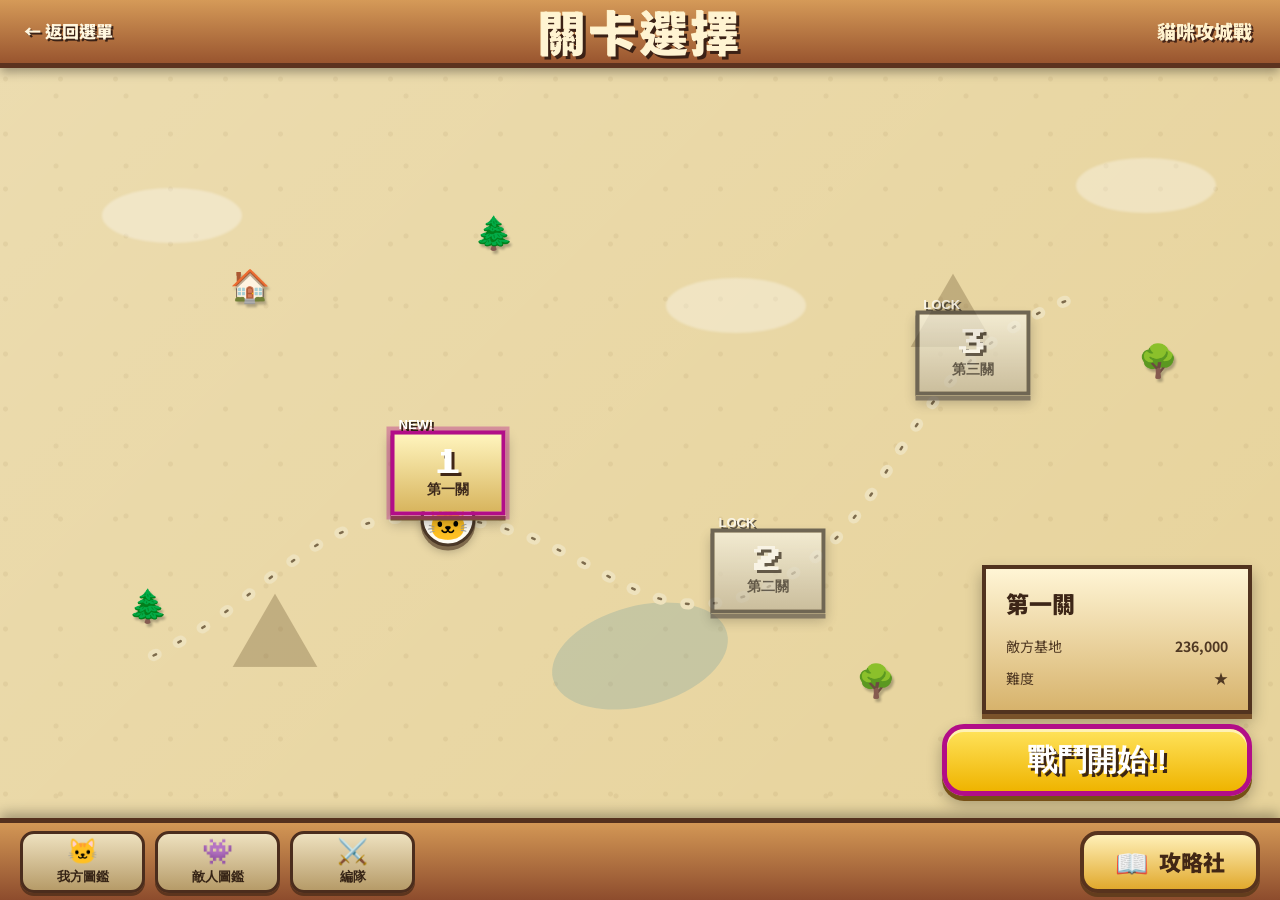
==== cats-game.html @ 09328184 "Add files via upload" ====
<!DOCTYPE html>
<html lang="zh-Hant">
<head>
<meta charset="UTF-8">
<meta name="viewport" content="width=device-width, initial-scale=1.0, viewport-fit=cover">
<title>貓咪攻城戰</title>
<link rel="preconnect" href="https://fonts.googleapis.com">
<link rel="preconnect" href="https://fonts.gstatic.com" crossorigin>
<link href="https://fonts.googleapis.com/css2?family=Press+Start+2P&family=Noto+Sans+TC:wght@400;500;700;900&display=swap" rel="stylesheet">
<link rel="stylesheet" href="style.css">
<link rel="stylesheet" href="cats-game.css">
</head>
<body class="game-body">
<canvas id="star-canvas"></canvas>

<div class="cats-game">

<section id="map-screen" class="map-screen">
<header class="map-header">
<a href="games.html" class="map-back">← 返回選單</a>
<h1 class="map-title">關卡選擇</h1>
<div class="map-game-title">貓咪攻城戰</div>
</header>

<main class="world-map">
<div class="temporary-map">
<div class="map-cloud cloud-1"></div>
<div class="map-cloud cloud-2"></div>
<div class="map-cloud cloud-3"></div>
<div class="mountain mountain-1">▲</div>
<div class="mountain mountain-2">▲</div>
<div class="lake lake-1"></div>
<svg class="map-road" viewBox="0 0 1000 600" preserveAspectRatio="none">
<path d="M 120 470 C 220 420, 240 350, 350 360 C 470 370, 500 470, 610 410 C 710 355, 700 230, 850 180"
fill="none" stroke="#eee2bd" stroke-width="9" stroke-linecap="round" stroke-dasharray="2 20" />
<path d="M 120 470 C 220 420, 240 350, 350 360 C 470 370, 500 470, 610 410 C 710 355, 700 230, 850 180"
fill="none" stroke="#7d6b4c" stroke-width="2" stroke-linecap="round" stroke-dasharray="2 20" />
</svg>
<div class="map-town town-1">🏠</div><div class="map-town town-2">🏡</div>
<div class="map-tree tree-1">🌲</div><div class="map-tree tree-2">🌲</div>
<div class="map-tree tree-3">🌳</div><div class="map-tree tree-4">🌳</div>

<button class="stage-node stage-1" data-stage="0"><span class="stage-clear">NEW!</span><span class="stage-number">1</span><span class="stage-name">第一關</span></button>
<button class="stage-node stage-2 locked" data-stage="1"><span class="stage-clear">LOCK</span><span class="stage-number">2</span><span class="stage-name">第二關</span></button>
<button class="stage-node stage-3 locked" data-stage="2"><span class="stage-clear">LOCK</span><span class="stage-number">3</span><span class="stage-name">第三關</span></button>
<div class="player-cat">🐱</div>
</div>
</main>

<div class="stage-info" id="stage-info">
<div class="stage-info-title">第一關</div>
<div class="stage-info-line">敵方基地 <strong id="info-hp">100</strong></div>
<div class="stage-info-line">難度 <span id="info-difficulty">★</span></div>
</div>
<button id="battle-start" class="battle-start"><span>戰鬥開始!!</span></button>

<nav class="map-bottom">
<button class="bottom-btn" id="my-book-btn"><span class="bottom-icon">🐱</span><span>我方圖鑑</span></button>
<button class="bottom-btn" id="enemy-book-btn"><span class="bottom-icon">👾</span><span>敵人圖鑑</span></button>
<button class="bottom-btn" id="formation-btn"><span class="bottom-icon">⚔️</span><span>編隊</span></button>
<div class="bottom-spacer"></div><div class="strategy-club"><span class="club-icon">📖</span><span>攻略社</span></div>
</nav>
</section>

<!-- =========================================================
     全新戰鬥畫面：以你提供的參考圖為版型
     ========================================================= -->
<section id="battle-screen" class="battle-screen hidden">
  <div class="battle-stage">
    <div class="battle-sky"></div>
    <div class="battle-ground"></div>

    <header class="battle-hud">
      <button id="battle-pause" class="pause-button" aria-label="暫停">Ⅱ</button>
      <div class="battle-brand">藍鳥太空新創</div>
      <div class="money-box"><span id="money-value">1869</span><b>/6000</b>元</div>
      <div class="speed-badge">SPEED<br><strong>UP</strong></div>
    </header>

    <div class="battle-side-hp battle-side-hp--left">
      <span id="enemy-hp-text">236000 / 236000</span>
    </div>
    <div class="battle-side-hp battle-side-hp--right">
      <span id="my-hp-text">1200000 / 1200000</span>
    </div>

    <div class="base base--enemy">
      <div class="enemy-base-graphic">
        <div class="enemy-roof"></div>
        <div class="enemy-cat-face">👾</div>
        <div class="enemy-cannon"></div>
        <div class="base-door"></div>
      </div>
    </div>

    <div class="base base--me">
      <div class="player-base-graphic">
        <div class="cat-head">🐱</div>
        <div class="cannon"></div>
        <div class="base-body"></div>
        <div class="base-door"></div>
      </div>
    </div>

    <canvas id="battle-canvas" width="1800" height="900" aria-label="戰鬥場景"></canvas>

    <div class="battle-bottom">
      <div class="unit-cards" id="unit-cards">
        <button class="unit-card" data-unit="cat1" data-cost="150">
          <span class="unit-image"><img src="assets/cat1.svg" alt=""></span>
          <span class="unit-price">150元</span>
          <span class="cooldown-mask"><b class="cooldown-text"></b></span>
        </button>
        <button class="unit-card" data-unit="cat2" data-cost="300">
          <span class="unit-image"><img src="assets/cat2.svg" alt=""></span>
          <span class="unit-price">300元</span>
          <span class="cooldown-mask"><b class="cooldown-text"></b></span>
        </button>
        <button class="unit-card" data-unit="cat3" data-cost="540">
          <span class="unit-image"><img src="assets/cat3.svg" alt=""></span>
          <span class="unit-price">540元</span>
          <span class="cooldown-mask"><b class="cooldown-text"></b></span>
        </button>
        <button class="unit-card" data-unit="cat4" data-cost="690">
          <span class="unit-image"><img src="assets/cat4.svg" alt=""></span>
          <span class="unit-price">690元</span>
          <span class="cooldown-mask"><b class="cooldown-text"></b></span>
        </button>
        <button class="unit-card" data-unit="cat5" data-cost="950">
          <span class="unit-image"><img src="assets/cat5.svg" alt=""></span>
          <span class="unit-price">950元</span>
          <span class="cooldown-mask"><b class="cooldown-text"></b></span>
        </button>
      </div>
      <button id="battle-back" class="battle-back">← 關卡地圖</button>
    </div>

    <div id="game-message" class="game-message"></div>
    <div id="pause-panel" class="pause-panel hidden">
      <div class="pause-title">戰鬥暫停</div>
      <button id="pause-resume">繼續戰鬥</button>
      <button id="pause-exit">回到關卡</button>
    </div>
  </div>
</section>

<div id="menu-overlay" class="menu-overlay hidden">
<div class="menu-panel"><button id="menu-close" class="menu-close">×</button>
<h2 id="menu-title">我方圖鑑</h2><div id="menu-content" class="menu-content"></div>
</div></div>

</div>
<script src="script.js"></script>
<script src="cats-game.js"></script>
</body>
</html>
---- style.css ----
/* ===== Design tokens ===== */
:root {
  --bg: #1B1F2E;
  --panel: #262B3D;
  --panel-border: #3A4059;
  --coral: #FF8A5B;
  --mint: #6FE7DD;
  --text: #EDEDF2;
  --text-muted: #9CA3B5;
  --font-display: "Press Start 2P", monospace;
  --font-body: "Noto Sans TC", sans-serif;
  --radius: 10px;
}

* { margin: 0; padding: 0; box-sizing: border-box; }

body {
  background: radial-gradient(ellipse at top, #232842 0%, var(--bg) 55%, #12141f 100%);
  color: var(--text);
  font-family: var(--font-body);
  line-height: 1.7;
  overflow-x: hidden;
}

/* 星空背景畫布：固定滿版，蓋在最底層 */
#star-canvas {
  position: fixed;
  inset: 0;
  z-index: -1;
  display: block;
}

a { color: var(--mint); text-decoration: none; }
a:hover { text-decoration: underline; }

/* subtle scanline texture over whole page */
.scanlines {
  position: fixed;
  inset: 0;
  pointer-events: none;
  z-index: 999;
  background: repeating-linear-gradient(
    to bottom,
    rgba(255,255,255,0.02) 0px,
    rgba(255,255,255,0.02) 1px,
    transparent 1px,
    transparent 3px
  );
}

/* ===== Nav ===== */
.nav {
  position: sticky;
  top: 0;
  z-index: 100;
  background: rgba(27, 31, 46, 0.9);
  backdrop-filter: blur(6px);
  border-bottom: 1px solid var(--panel-border);
}
.nav-inner {
  max-width: 1000px;
  margin: 0 auto;
  padding: 16px 24px;
  display: flex;
  justify-content: space-between;
  align-items: center;
  flex-wrap: wrap;
  gap: 12px;
}
.nav-logo { font-weight: 900; font-size: 1.1rem; }
.nav-links { display: flex; gap: 20px; flex-wrap: wrap; }
.nav-links a { color: var(--text); font-size: 0.95rem; }
.nav-links a:hover { color: var(--coral); }

/* ===== Hero ===== */
.hero {
  max-width: 800px;
  margin: 0 auto;
  padding: 110px 24px 90px;
  text-align: center;
}
.hero-tag {
  font-family: var(--font-display);
  font-size: 0.6rem;
  color: var(--mint);
  letter-spacing: 2px;
  margin-bottom: 24px;
  animation: blink 1.4s steps(2, start) infinite;
}
@keyframes blink { 50% { opacity: 0.3; } }

.hero-title {
  font-size: clamp(2.4rem, 7vw, 3.6rem);
  font-weight: 900;
  margin-bottom: 20px;
  letter-spacing: 1px;
}
.hero-sub {
  color: var(--text-muted);
  font-size: 1.1rem;
  margin-bottom: 36px;
}
.hero-actions {
  display: flex;
  gap: 16px;
  justify-content: center;
  flex-wrap: wrap;
}

.btn {
  display: inline-block;
  padding: 14px 28px;
  border-radius: var(--radius);
  font-weight: 700;
  font-size: 0.95rem;
  transition: transform 0.15s ease, box-shadow 0.15s ease;
}
.btn:hover { transform: translateY(-2px); text-decoration: none; }
.btn-primary {
  background: var(--coral);
  color: #1B1F2E;
  box-shadow: 0 4px 0 #c96538;
}
.btn-primary:hover { box-shadow: 0 6px 0 #c96538; }
.btn-ghost {
  border: 2px solid var(--panel-border);
  color: var(--text);
}
.btn-ghost:hover { border-color: var(--mint); color: var(--mint); }

/* ===== Sections ===== */
.section {
  max-width: 800px;
  margin: 0 auto;
  padding: 70px 24px;
}
.eyebrow {
  font-family: var(--font-display);
  font-size: 0.6rem;
  color: var(--coral);
  margin-bottom: 12px;
  letter-spacing: 1px;
}
.section-title {
  font-size: 1.8rem;
  font-weight: 900;
  margin-bottom: 36px;
}

/* About cards */
.about-grid {
  display: grid;
  grid-template-columns: repeat(3, 1fr);
  gap: 20px;
}
.about-card {
  background: var(--panel);
  border: 1px solid var(--panel-border);
  border-radius: var(--radius);
  padding: 28px 22px;
}
.about-icon { font-size: 1.8rem; display: block; margin-bottom: 12px; }
.about-card h3 { font-size: 1.1rem; margin-bottom: 8px; }
.about-card p { color: var(--text-muted); font-size: 0.92rem; }

/* Carousel（語錄輪播、成員輪播共用） */
.quote-carousel {
  position: relative;
  border-radius: var(--radius);
  overflow: hidden;
  border: 1px solid var(--panel-border);
  background: var(--panel);
  touch-action: pan-y;
}
.quote-track {
  display: flex;
  transition: transform 0.4s ease;
}
.quote-slide {
  flex: 0 0 100%;
  min-width: 100%;
  height: 420px;
  background: #0a0a0c;
  display: flex;
  align-items: center;
  justify-content: center;
  overflow: hidden;
}
.quote-slide img {
  max-width: 100%;
  max-height: 100%;
  width: auto;
  height: auto;
  object-fit: contain;
  display: block;
  user-select: none;
  -webkit-user-drag: none;
}

/* 幹部介紹輪播：不套用語錄圖片的固定高度，改成依內容自動調整 */
#member-track .quote-slide {
  height: auto;
  display: block;
  background: transparent;
}
.carousel-btn {
  position: absolute;
  top: 50%;
  transform: translateY(-50%);
  background: rgba(27, 31, 46, 0.65);
  color: var(--text);
  border: 1px solid var(--panel-border);
  width: 40px;
  height: 40px;
  border-radius: 50%;
  font-size: 1.4rem;
  line-height: 1;
  cursor: pointer;
  display: flex;
  align-items: center;
  justify-content: center;
  transition: background 0.15s ease, color 0.15s ease;
  z-index: 2;
}
.carousel-btn:hover { background: var(--coral); color: #1B1F2E; }
.carousel-btn.prev { left: 14px; }
.carousel-btn.next { right: 14px; }
.carousel-dots {
  position: absolute;
  bottom: 14px;
  left: 0;
  right: 0;
  display: flex;
  justify-content: center;
  gap: 8px;
}
.carousel-dots .dot {
  width: 9px;
  height: 9px;
  border-radius: 50%;
  background: rgba(237, 237, 242, 0.35);
  cursor: pointer;
  border: none;
  padding: 0;
  transition: background 0.15s ease, transform 0.15s ease;
}
.carousel-dots .dot.active {
  background: var(--coral);
  transform: scale(1.2);
}
.dialog-note {
  margin-top: 14px;
  font-size: 0.82rem;
  color: var(--text-muted);
}

/* Member cards（放在 carousel-slide 裡面） */
.member-slide {
  display: flex;
  align-items: center;
  gap: 24px;
  min-height: 160px;
  padding: 40px 30px;
}
.member-avatar {
  flex-shrink: 0;
  width: 72px;
  height: 72px;
  border-radius: 50%;
  display: flex;
  align-items: center;
  justify-content: center;
  font-weight: 900;
  font-size: 1.5rem;
  color: #1B1F2E;
}
.member-avatar.p1 { background: var(--coral); }
.member-avatar.p2 { background: var(--mint); }
.member-avatar.p3 { background: #C9A6FF; }
.member-name {
  font-size: 1.1rem;
  margin-bottom: 8px;
  display: flex;
  align-items: center;
  gap: 10px;
  flex-wrap: wrap;
}
.member-role {
  font-size: 0.7rem;
  font-weight: 700;
  color: var(--coral);
  background: rgba(255, 138, 91, 0.12);
  padding: 3px 10px;
  border-radius: 999px;
}
.member-desc {
  color: var(--text-muted);
  font-size: 0.92rem;
}

/* Join section */
.join-desc { color: var(--text-muted); margin-bottom: 24px; }
.join-card {
  background: var(--panel);
  border: 1px solid var(--panel-border);
  border-radius: var(--radius);
  padding: 24px 26px;
}
.join-line { margin-bottom: 10px; font-size: 0.95rem; }
.join-line:last-child { margin-bottom: 0; }

/* Footer */
.footer {
  text-align: center;
  padding: 36px 24px 50px;
  color: var(--text-muted);
  font-size: 0.85rem;
  border-top: 1px solid var(--panel-border);
}

/* ===== Responsive ===== */
@media (max-width: 640px) {
  .about-grid { grid-template-columns: 1fr; }
  .nav-inner { flex-direction: column; align-items: flex-start; }
  .hero { padding: 80px 20px 60px; }
  .quote-slide { height: 280px; }
}

/* Respect reduced motion */
@media (prefers-reduced-motion: reduce) {
  .hero-tag { animation: none; }
  .quote-track { transition: none; }
}
---- cats-game.css ----
/* =====================================================
   貓咪攻城戰 v2
   地圖 + 參考圖風格戰鬥畫面
   ===================================================== */
*{box-sizing:border-box}
html,body{margin:0;width:100%;height:100%;overflow:hidden}
.game-body{min-height:100vh;background:#17120d}
.cats-game{position:relative;width:100vw;height:100dvh;overflow:hidden;font-family:"Noto Sans TC",sans-serif}
.hidden{display:none!important}

/* ================= 地圖：保留原本風格 ================= */
.map-screen{position:relative;width:100%;height:100%;overflow:hidden;background:#b8935d}
.map-header{position:absolute;z-index:30;left:0;top:0;width:100%;height:68px;display:flex;align-items:center;background:linear-gradient(to bottom,#d59a58,#99552f);border-bottom:5px solid #5c321f;box-shadow:0 4px 10px rgba(0,0,0,.35)}
.map-back{position:absolute;left:24px;color:#fff7df;text-decoration:none;font-size:17px;font-weight:900;text-shadow:2px 2px 0 #392116}
.map-title{position:absolute;left:50%;transform:translateX(-50%);margin:0;color:#fff4d2;font-size:clamp(28px,4vw,48px);font-weight:900;letter-spacing:3px;text-shadow:3px 3px 0 #3b2115,-1px -1px 0 #fff1c8}
.map-game-title{position:absolute;right:28px;color:#fff3cf;font-weight:900;font-size:19px;text-shadow:2px 2px 0 #432317}
.world-map{position:absolute;left:0;right:0;top:68px;bottom:82px;overflow:hidden}
.temporary-map{position:absolute;inset:0;overflow:hidden;background:radial-gradient(ellipse at 30% 30%,rgba(255,255,255,.45),transparent 40%),radial-gradient(ellipse at 75% 70%,rgba(140,110,60,.2),transparent 50%),#e7d39b;background-image:radial-gradient(circle at 10% 20%,rgba(120,90,40,.08) 0 2px,transparent 3px),radial-gradient(circle at 80% 40%,rgba(120,90,40,.08) 0 2px,transparent 3px),linear-gradient(135deg,rgba(255,255,255,.2),transparent);background-size:55px 55px,70px 70px,auto}
.map-road{position:absolute;width:100%;height:100%;inset:0;pointer-events:none}
.map-cloud{position:absolute;width:140px;height:55px;background:rgba(255,255,255,.32);border-radius:50%;filter:blur(1px)}
.cloud-1{left:8%;top:16%}.cloud-2{left:52%;top:28%}.cloud-3{right:5%;top:12%}
.mountain{position:absolute;color:rgba(100,75,40,.3);font-size:90px}.mountain-1{left:18%;bottom:15%}.mountain-2{right:22%;top:22%}
.lake{position:absolute;width:180px;height:100px;background:rgba(80,140,160,.22);border-radius:50%;transform:rotate(-15deg);left:43%;bottom:15%}
.map-town,.map-tree{position:absolute;font-size:32px;filter:drop-shadow(2px 3px 1px rgba(0,0,0,.25))}
.town-1{left:18%;top:25%}.town-2{right:15%;bottom:25%}.tree-1{left:10%;bottom:25%}.tree-2{left:37%;top:18%}.tree-3{right:30%;bottom:15%}.tree-4{right:8%;top:35%}
.player-cat{position:absolute;left:10%;bottom:19%;width:55px;height:55px;display:flex;align-items:center;justify-content:center;font-size:35px;background:#fffdf5;border:3px solid #4b3827;border-radius:50%;box-shadow:0 4px 0 #806b4d,0 5px 10px rgba(0,0,0,.25);z-index:10;transition:left .35s ease,top .35s ease}
.stage-node{position:absolute;width:115px;height:85px;padding:0;border:4px solid #4b3a28;background:linear-gradient(to bottom,#fff4bd,#d8b55e);box-shadow:0 5px 0 #73552e,0 7px 12px rgba(0,0,0,.3);cursor:pointer;transform:translate(-50%,-50%);transition:transform .15s ease,filter .15s ease;z-index:20}
.stage-node:hover:not(.locked){transform:translate(-50%,-50%) scale(1.08);filter:brightness(1.08)}
.stage-node.locked{filter:grayscale(.7);opacity:.72;cursor:not-allowed}.stage-node.selected{border-color:#b20d88;box-shadow:0 0 0 4px rgba(178,13,136,.35),0 5px 0 #73552e,0 7px 12px rgba(0,0,0,.3)}
.stage-1{left:35%;top:54%}.stage-2{left:60%;top:67%}.stage-3{left:76%;top:38%}
.stage-number{display:block;font-family:"Press Start 2P",monospace;font-size:28px;color:#fff;text-shadow:3px 3px 0 #402717}
.stage-name{display:block;margin-top:4px;color:#3d291b;font-size:14px;font-weight:900}.stage-clear{position:absolute;left:4px;top:-18px;color:#fff;font-size:13px;font-weight:900;text-shadow:2px 2px 0 #302015}
.stage-info{position:absolute;right:28px;bottom:186px;width:270px;padding:15px 20px;background:linear-gradient(to bottom,#fff5d5,#d7b36c);border:4px solid #51331f;box-shadow:0 5px 0 #7a532b,0 8px 15px rgba(0,0,0,.3);z-index:40}
.stage-info-title{font-size:23px;font-weight:900;color:#3d2617;margin-bottom:8px}.stage-info-line{display:flex;justify-content:space-between;color:#503923;font-size:14px;padding:4px 0}
.battle-start{position:absolute;right:28px;bottom:104px;z-index:50;width:310px;height:72px;border-radius:22px;border:5px solid #b20d88;background:linear-gradient(to bottom,#ffe35c,#efb400);box-shadow:inset 0 3px 0 rgba(255,255,255,.55),0 5px 0 #765016,0 8px 15px rgba(0,0,0,.3);color:#fff;font-size:30px;font-weight:900;text-shadow:3px 3px 0 #3c2614;cursor:pointer}
.map-bottom{position:absolute;z-index:60;left:0;right:0;bottom:0;height:82px;display:flex;align-items:center;padding:8px 20px;background:linear-gradient(to bottom,#d39755,#8d4c2d);border-top:5px solid #54301d;box-shadow:0 -5px 12px rgba(0,0,0,.3)}
.bottom-btn{min-width:125px;height:62px;margin-right:10px;display:flex;flex-direction:column;align-items:center;justify-content:center;gap:2px;border:3px solid #4b2d1d;border-radius:14px;background:linear-gradient(to bottom,#eee1bf,#b69b68);color:#352315;font-weight:900;cursor:pointer;box-shadow:0 3px 0 #5c351e}.bottom-btn:hover{filter:brightness(1.1);transform:translateY(-2px)}.bottom-icon{font-size:25px}.bottom-spacer{flex:1}.strategy-club{height:62px;min-width:180px;padding:0 28px;display:flex;align-items:center;justify-content:center;gap:10px;background:linear-gradient(to bottom,#fff0b8,#e1a92d);border:4px solid #58331d;border-radius:18px;color:#422715;font-size:22px;font-weight:900;box-shadow:0 4px 0 #633d1d}.club-icon{font-size:27px}

/* ================= 戰鬥畫面 ================= */
.battle-screen{position:absolute;inset:0;z-index:100;background:#080808}
.battle-stage{position:relative;width:100%;height:100%;overflow:hidden;background:#161616}
.battle-sky{position:absolute;inset:0 0 20%;background:radial-gradient(ellipse at 50% 20%,#3b3b3b 0%,#242424 45%,#101010 100%)}
.battle-sky:before{content:"";position:absolute;inset:0;background:repeating-radial-gradient(ellipse at 30% 40%,transparent 0 35px,rgba(255,255,255,.035) 36px 38px);opacity:.7}
.battle-ground{position:absolute;left:0;right:0;top:48%;bottom:0;background:linear-gradient(to bottom,#484848 0%,#303030 20%,#191919 100%);clip-path:polygon(0 13%,100% 0,100% 100%,0 100%)}
.battle-ground:after{content:"";position:absolute;inset:0;background-image:radial-gradient(circle,rgba(255,255,255,.08) 0 1px,transparent 2px);background-size:80px 42px;opacity:.35}

.battle-hud{position:absolute;z-index:40;left:0;right:0;top:0;height:88px;display:flex;align-items:center;padding:10px 28px;pointer-events:none}
.pause-button{pointer-events:auto;width:56px;height:56px;border:0;border-radius:10px;background:rgba(255,255,255,.9);font-family:Arial,sans-serif;font-size:30px;font-weight:900;line-height:1;color:#222;box-shadow:0 4px 0 rgba(0,0,0,.45);cursor:pointer}
.battle-brand{margin-left:12px;color:#ffe800;font-weight:900;font-size:clamp(16px,2vw,26px);text-shadow:3px 3px 0 #2b2100}
.money-box{margin-left:auto;color:#ffd900;font-family:"Press Start 2P",monospace;font-size:clamp(18px,2.7vw,34px);text-shadow:3px 3px 0 #5b3900;white-space:nowrap}
.money-box b{font-weight:400}
.speed-badge{margin-left:20px;width:62px;height:62px;border-radius:50%;background:#3cd51f;border:3px solid #188b12;color:#fff;text-align:center;font-size:10px;font-weight:900;line-height:17px;padding-top:8px;text-shadow:1px 1px 0 #17600f;box-shadow:inset 0 2px 0 rgba(255,255,255,.45),0 3px 0 rgba(0,0,0,.3)}
.speed-badge strong{font-size:14px}

.battle-side-hp{position:absolute;z-index:35;top:28%;color:#fff;font-family:"Press Start 2P",monospace;font-size:clamp(11px,1.2vw,18px);text-shadow:2px 2px 0 #000}
.battle-side-hp--left{left:7%}.battle-side-hp--right{right:7%}

.base{position:absolute;z-index:20;bottom:23%;width:160px;height:230px}
.base--enemy{left:9%}.base--me{right:9%}
.enemy-base-graphic,.player-base-graphic{position:relative;width:100%;height:100%;filter:drop-shadow(5px 7px 3px rgba(0,0,0,.5))}
.enemy-base-graphic:before{content:"";position:absolute;left:15%;right:15%;bottom:0;height:68%;background:#725d35;border:5px solid #40351e;clip-path:polygon(20% 0,80% 0,100% 100%,0 100%);border-radius:20px 20px 4px 4px}
.enemy-roof{position:absolute;z-index:2;left:18%;top:7%;width:64%;height:52px;background:#a78a4d;border:5px solid #40351e;border-radius:45% 45% 10% 10%}
.enemy-cat-face{position:absolute;z-index:5;left:35%;top:13%;font-size:58px}.enemy-cannon{position:absolute;z-index:7;left:5%;top:34%;width:80px;height:40px;border:9px solid #2c2c2c;background:#6c6c6c;border-radius:50%;transform:rotate(-7deg);box-shadow:inset 0 0 0 5px #a8a8a8}.base-door{position:absolute;z-index:8;bottom:0;left:37%;width:42px;height:75px;background:#171717;border:4px solid #3b2d1a;border-radius:24px 24px 0 0}
.player-base-graphic:before{content:"";position:absolute;left:5%;right:5%;bottom:0;height:65%;background:linear-gradient(#fff,#d5edf2);border:5px solid #313131;border-radius:12px 12px 0 0;background-image:repeating-linear-gradient(0deg,#bfe7ef 0 12px,#fff 12px 24px)}
.player-base-graphic .cat-head{position:absolute;z-index:5;left:31%;top:2%;font-size:64px}.cannon{position:absolute;z-index:7;left:0;top:29%;width:94px;height:45px;border:9px solid #222;background:#777;border-radius:50%;transform:rotate(-6deg);box-shadow:inset 0 0 0 5px #bcbcbc}.player-base-graphic .base-door{left:39%;bottom:0}

#battle-canvas{position:absolute;z-index:15;inset:0;width:100%;height:100%;display:block;pointer-events:none}
.battle-bottom{position:absolute;z-index:50;left:0;right:0;bottom:0;min-height:145px;padding:12px 26px 18px;display:flex;align-items:flex-end;background:linear-gradient(to top,rgba(0,0,0,.78),rgba(0,0,0,0));pointer-events:none}
.unit-cards{display:flex;gap:12px;pointer-events:auto}
.unit-card{position:relative;width:132px;height:118px;padding:0;border:5px solid #242424;background:linear-gradient(145deg,#e8e8e8,#929292);box-shadow:4px 4px 0 #0b0b0b,0 0 0 2px #5a5a5a;cursor:pointer;overflow:hidden;transition:transform .1s,filter .1s,border-color .1s}
.unit-card:hover:not(.disabled){transform:translateY(-5px)}.unit-card:active:not(.disabled){transform:translateY(0)}
.unit-card.affordable{filter:none;border-color:#f4b900;background:linear-gradient(145deg,#fff5c8,#d9b34c);box-shadow:4px 4px 0 #111,0 0 0 2px #ffdc45}
.unit-card.disabled{filter:grayscale(1) brightness(.58);cursor:not-allowed}
.unit-card.empty{filter:grayscale(1);opacity:.42;cursor:default}
.unit-image{position:absolute;left:5px;right:5px;top:5px;height:80px;display:flex;align-items:center;justify-content:center;background:rgba(255,255,255,.45);overflow:hidden}
.unit-image img{width:78px;height:78px;object-fit:contain;image-rendering:auto}
.unit-price{position:absolute;z-index:3;left:0;right:0;bottom:0;height:32px;display:flex;align-items:center;justify-content:center;background:rgba(20,20,20,.9);color:#ffe100;font-family:"Press Start 2P",monospace;font-size:14px;text-shadow:2px 2px 0 #000}
.cooldown-mask{position:absolute;z-index:4;inset:0;background:rgba(0,0,0,.6);transform:scaleY(0);transform-origin:bottom;pointer-events:none}.unit-card.cooldown .cooldown-mask{transform:scaleY(1)}
.battle-back{pointer-events:auto;margin-left:auto;margin-bottom:8px;border:3px solid #4b4b4b;background:rgba(20,20,20,.75);color:#fff;padding:12px 18px;border-radius:10px;font-weight:900;cursor:pointer}
.game-message{position:absolute;z-index:70;left:50%;top:42%;transform:translate(-50%,-50%);min-width:300px;text-align:center;color:#fff;font-size:clamp(22px,3vw,42px);font-weight:900;text-shadow:3px 3px 0 #000;pointer-events:none}
.game-message.win{color:#ffe100}.game-message.lose{color:#ff654f}

.pause-panel{position:absolute;z-index:200;left:50%;top:50%;transform:translate(-50%,-50%);width:min(360px,86vw);padding:28px;background:rgba(20,20,20,.94);border:4px solid #aaa;border-radius:18px;text-align:center;box-shadow:0 15px 40px #000}
.pause-title{color:#ffe100;font-size:28px;font-weight:900;margin-bottom:20px}.pause-panel button{display:block;width:100%;margin:10px 0;padding:13px;border:2px solid #777;border-radius:10px;background:#333;color:#fff;font-size:17px;font-weight:900;cursor:pointer}

/* ================= 圖鑑 ================= */
.menu-overlay{position:fixed;inset:0;z-index:500;display:flex;align-items:center;justify-content:center;background:rgba(0,0,0,.65)}
.menu-panel{position:relative;width:min(600px,90vw);max-height:80vh;overflow-y:auto;padding:30px;background:linear-gradient(to bottom,#fff2c8,#d3ad6c);border:5px solid #4b2c1b;border-radius:18px;box-shadow:0 10px 30px rgba(0,0,0,.5)}
.menu-panel h2{margin-top:0;color:#402717;font-size:28px}.menu-close{position:absolute;right:12px;top:10px;width:40px;height:40px;border:0;background:transparent;color:#422819;font-size:35px;cursor:pointer}.menu-content{display:grid;grid-template-columns:repeat(auto-fit,minmax(130px,1fr));gap:12px}.book-card{padding:18px 10px;text-align:center;background:rgba(255,255,255,.38);border:2px solid #80633e;border-radius:12px;color:#422819;font-weight:900}.book-card-icon{display:block;font-size:40px;margin-bottom:8px}

/* ================= 手機：重點是橫向滿版 ================= */
@media (max-width:700px){
  .map-header{height:56px}.map-title{font-size:25px}.map-game-title{display:none}.map-back{left:10px;font-size:13px}.world-map{top:56px;bottom:76px}
  .stage-node{width:82px;height:65px}.stage-number{font-size:20px}.stage-name{font-size:11px}
  .stage-info{right:10px;bottom:156px;width:190px;padding:10px}.stage-info-title{font-size:17px}.stage-info-line{font-size:11px}
  .battle-start{right:10px;bottom:86px;width:190px;height:60px;font-size:21px}
  .map-bottom{height:76px;padding:5px 7px}.bottom-btn{min-width:75px;height:60px;margin-right:5px;font-size:11px}.bottom-icon{font-size:21px}.strategy-club{min-width:80px;padding:0 8px;height:60px;font-size:14px}.club-icon{font-size:20px}

  .battle-hud{height:62px;padding:6px 10px}.pause-button{width:42px;height:42px;font-size:23px}.battle-brand{font-size:12px;margin-left:7px}.money-box{font-size:14px;margin-left:auto}.speed-badge{width:43px;height:43px;margin-left:7px;font-size:7px;line-height:11px;padding-top:5px}.speed-badge strong{font-size:9px}
  .battle-side-hp{top:22%;font-size:8px}.battle-side-hp--left{left:5%}.battle-side-hp--right{right:5%}
  .base{width:92px;height:132px;bottom:22%}.base--enemy{left:4%}.base--me{right:4%}.enemy-cat-face,.player-base-graphic .cat-head{font-size:37px}.enemy-cannon,.cannon{width:55px;height:25px;border-width:6px}.base-door{width:27px;height:43px;border-width:3px}
  .battle-bottom{min-height:96px;padding:5px 7px 8px;align-items:flex-end}.unit-cards{gap:4px}.unit-card{width:calc((100vw - 80px)/5);min-width:54px;height:76px;border-width:3px;box-shadow:2px 2px 0 #111}.unit-image{height:51px;top:2px;left:2px;right:2px}.unit-image img{width:48px;height:48px}.unit-price{height:21px;font-size:8px;text-shadow:1px 1px 0 #000}.battle-back{font-size:10px;padding:8px 7px;margin-left:5px;margin-bottom:0;white-space:nowrap}
  .game-message{top:45%;min-width:220px;font-size:22px}
}
@media (max-width:430px){
  .battle-brand{display:none}.money-box{font-size:12px}.speed-badge{display:none}
  .unit-card{width:calc((100vw - 56px)/5);height:68px}.unit-image{height:46px}.unit-image img{width:42px;height:42px}.unit-price{font-size:7px;height:19px}
  .battle-bottom{padding-right:4px;padding-left:4px}.battle-back{font-size:8px;padding:6px 4px}
}
@media (orientation:portrait) and (max-width:700px){
  .battle-stage:after{content:"建議將手機橫放遊玩";position:absolute;z-index:300;left:50%;top:50%;transform:translate(-50%,-50%);padding:13px 18px;border-radius:12px;background:rgba(0,0,0,.72);color:#fff;font-weight:900;pointer-events:none}
}


/* =====================================================
   v3 戰鬥系統：真正移動 / 碰撞 / 攻擊
   ===================================================== */
#battle-canvas{
  image-rendering:auto;
  touch-action:none;
}

.unit-card{
  user-select:none;
  -webkit-tap-highlight-color:transparent;
}
.cooldown-mask{
  display:flex;
  align-items:center;
  justify-content:center;
  background:rgba(0,0,0,.64);
  transform:scaleY(0);
  transition:transform .08s linear;
}
.unit-card.cooldown .cooldown-mask{transform:scaleY(1)}
.cooldown-text{
  color:#fff;
  font-family:"Press Start 2P",monospace;
  font-size:14px;
  text-shadow:2px 2px 0 #000;
}
.unit-card.disabled:not(.cooldown) .unit-price{
  color:#999;
}

/* 戰鬥中的小型提示 */
.battle-tip{
  position:absolute;
  z-index:45;
  left:50%;
  top:14%;
  transform:translateX(-50%);
  color:rgba(255,255,255,.8);
  font-size:14px;
  font-weight:700;
  text-shadow:2px 2px 0 #000;
  pointer-events:none;
}
@media(max-width:700px){
  .battle-tip{top:14%;font-size:9px}
  .cooldown-text{font-size:9px}
}
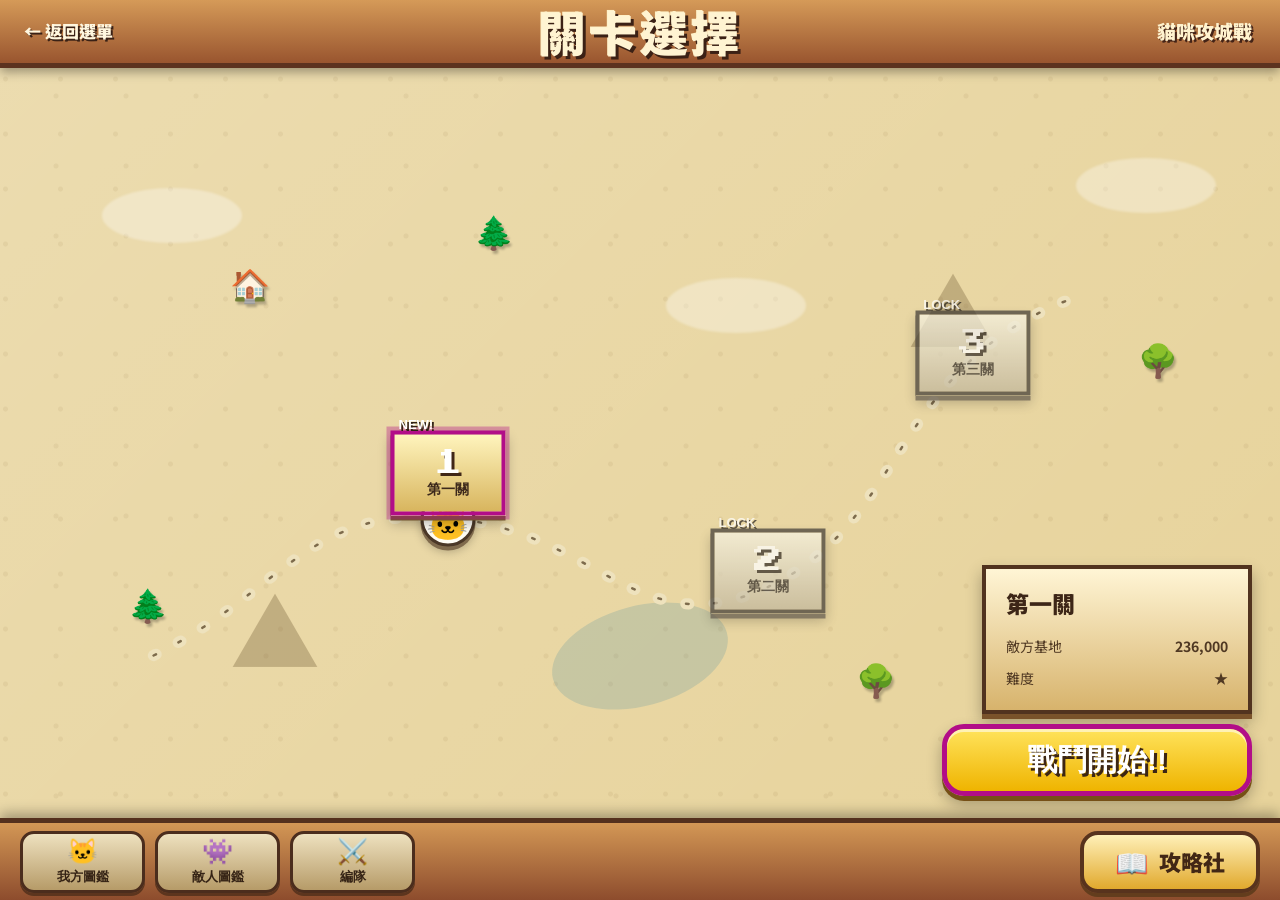
==== commit 182ca859: "Update cats-game.html" ====
--- a/cats-game.html
+++ b/cats-game.html
@@ -2,20 +2,27 @@
 <html lang="zh-Hant">
 <head>
 <meta charset="UTF-8">
-<meta name="viewport" content="width=device-width, initial-scale=1.0, viewport-fit=cover">
+<meta name="viewport" content="width=device-width, initial-scale=1.0">
+
 <title>貓咪攻城戰</title>
+
 <link rel="preconnect" href="https://fonts.googleapis.com">
 <link rel="preconnect" href="https://fonts.gstatic.com" crossorigin>
+
 <link href="https://fonts.googleapis.com/css2?family=Press+Start+2P&family=Noto+Sans+TC:wght@400;500;700;900&display=swap" rel="stylesheet">
+
 <link rel="stylesheet" href="style.css">
 <link rel="stylesheet" href="cats-game.css">
 </head>
+
 <body class="game-body">
+
 <canvas id="star-canvas"></canvas>
 
 <div class="cats-game">
 
 <section id="map-screen" class="map-screen">
+
 <header class="map-header">
 <a href="games.html" class="map-back">← 返回選單</a>
 <h1 class="map-title">關卡選擇</h1>
@@ -24,133 +31,327 @@
 
 <main class="world-map">
 <div class="temporary-map">
+
 <div class="map-cloud cloud-1"></div>
 <div class="map-cloud cloud-2"></div>
 <div class="map-cloud cloud-3"></div>
+
 <div class="mountain mountain-1">▲</div>
 <div class="mountain mountain-2">▲</div>
+
 <div class="lake lake-1"></div>
+
 <svg class="map-road" viewBox="0 0 1000 600" preserveAspectRatio="none">
-<path d="M 120 470 C 220 420, 240 350, 350 360 C 470 370, 500 470, 610 410 C 710 355, 700 230, 850 180"
-fill="none" stroke="#eee2bd" stroke-width="9" stroke-linecap="round" stroke-dasharray="2 20" />
-<path d="M 120 470 C 220 420, 240 350, 350 360 C 470 370, 500 470, 610 410 C 710 355, 700 230, 850 180"
-fill="none" stroke="#7d6b4c" stroke-width="2" stroke-linecap="round" stroke-dasharray="2 20" />
+<path
+d="M 120 470 C 220 420, 240 350, 350 360 C 470 370, 500 470, 610 410 C 710 355, 700 230, 850 180"
+fill="none"
+stroke="#eee2bd"
+stroke-width="9"
+stroke-linecap="round"
+stroke-dasharray="2 20"
+/>
+
+<path
+d="M 120 470 C 220 420, 240 350, 350 360 C 470 370, 500 470, 610 410 C 710 355, 700 230, 850 180"
+fill="none"
+stroke="#7d6b4c"
+stroke-width="2"
+stroke-linecap="round"
+stroke-dasharray="2 20"
+/>
 </svg>
-<div class="map-town town-1">🏠</div><div class="map-town town-2">🏡</div>
-<div class="map-tree tree-1">🌲</div><div class="map-tree tree-2">🌲</div>
-<div class="map-tree tree-3">🌳</div><div class="map-tree tree-4">🌳</div>
-
-<button class="stage-node stage-1" data-stage="0"><span class="stage-clear">NEW!</span><span class="stage-number">1</span><span class="stage-name">第一關</span></button>
-<button class="stage-node stage-2 locked" data-stage="1"><span class="stage-clear">LOCK</span><span class="stage-number">2</span><span class="stage-name">第二關</span></button>
-<button class="stage-node stage-3 locked" data-stage="2"><span class="stage-clear">LOCK</span><span class="stage-number">3</span><span class="stage-name">第三關</span></button>
+
+<div class="map-town town-1">🏠</div>
+<div class="map-town town-2">🏡</div>
+
+<div class="map-tree tree-1">🌲</div>
+<div class="map-tree tree-2">🌲</div>
+<div class="map-tree tree-3">🌳</div>
+<div class="map-tree tree-4">🌳</div>
+
+<button class="stage-node stage-1" data-stage="0">
+<span class="stage-clear">NEW!</span>
+<span class="stage-number">1</span>
+<span class="stage-name">第一關</span>
+</button>
+
+<button class="stage-node stage-2 locked" data-stage="1">
+<span class="stage-clear">LOCK</span>
+<span class="stage-number">2</span>
+<span class="stage-name">第二關</span>
+</button>
+
+<button class="stage-node stage-3 locked" data-stage="2">
+<span class="stage-clear">LOCK</span>
+<span class="stage-number">3</span>
+<span class="stage-name">第三關</span>
+</button>
+
 <div class="player-cat">🐱</div>
+
 </div>
 </main>
 
 <div class="stage-info" id="stage-info">
 <div class="stage-info-title">第一關</div>
-<div class="stage-info-line">敵方基地 <strong id="info-hp">100</strong></div>
-<div class="stage-info-line">難度 <span id="info-difficulty">★</span></div>
-</div>
-<button id="battle-start" class="battle-start"><span>戰鬥開始!!</span></button>
+
+<div class="stage-info-line">
+<span>敵方基地</span>
+<strong id="info-hp">236,000</strong>
+</div>
+
+<div class="stage-info-line">
+<span>難度</span>
+<span id="info-difficulty">★</span>
+</div>
+</div>
+
+<button id="battle-start" class="battle-start">
+<span>戰鬥開始!!</span>
+</button>
 
 <nav class="map-bottom">
-<button class="bottom-btn" id="my-book-btn"><span class="bottom-icon">🐱</span><span>我方圖鑑</span></button>
-<button class="bottom-btn" id="enemy-book-btn"><span class="bottom-icon">👾</span><span>敵人圖鑑</span></button>
-<button class="bottom-btn" id="formation-btn"><span class="bottom-icon">⚔️</span><span>編隊</span></button>
-<div class="bottom-spacer"></div><div class="strategy-club"><span class="club-icon">📖</span><span>攻略社</span></div>
+
+<button class="bottom-btn" id="my-book-btn">
+<span class="bottom-icon">🐱</span>
+<span>我方圖鑑</span>
+</button>
+
+<button class="bottom-btn" id="enemy-book-btn">
+<span class="bottom-icon">👾</span>
+<span>敵人圖鑑</span>
+</button>
+
+<button class="bottom-btn" id="formation-btn">
+<span class="bottom-icon">⚔️</span>
+<span>編隊</span>
+</button>
+
+<div class="bottom-spacer"></div>
+
+<div class="strategy-club">
+<span class="club-icon">📖</span>
+<span>攻略社</span>
+</div>
+
 </nav>
+
 </section>
 
-<!-- =========================================================
-     全新戰鬥畫面：以你提供的參考圖為版型
-     ========================================================= -->
+
 <section id="battle-screen" class="battle-screen hidden">
-  <div class="battle-stage">
-    <div class="battle-sky"></div>
-    <div class="battle-ground"></div>
-
-    <header class="battle-hud">
-      <button id="battle-pause" class="pause-button" aria-label="暫停">Ⅱ</button>
-      <div class="battle-brand">藍鳥太空新創</div>
-      <div class="money-box"><span id="money-value">1869</span><b>/6000</b>元</div>
-      <div class="speed-badge">SPEED<br><strong>UP</strong></div>
-    </header>
-
-    <div class="battle-side-hp battle-side-hp--left">
-      <span id="enemy-hp-text">236000 / 236000</span>
-    </div>
-    <div class="battle-side-hp battle-side-hp--right">
-      <span id="my-hp-text">1200000 / 1200000</span>
-    </div>
-
-    <div class="base base--enemy">
-      <div class="enemy-base-graphic">
-        <div class="enemy-roof"></div>
-        <div class="enemy-cat-face">👾</div>
-        <div class="enemy-cannon"></div>
-        <div class="base-door"></div>
-      </div>
-    </div>
-
-    <div class="base base--me">
-      <div class="player-base-graphic">
-        <div class="cat-head">🐱</div>
-        <div class="cannon"></div>
-        <div class="base-body"></div>
-        <div class="base-door"></div>
-      </div>
-    </div>
-
-    <canvas id="battle-canvas" width="1800" height="900" aria-label="戰鬥場景"></canvas>
-
-    <div class="battle-bottom">
-      <div class="unit-cards" id="unit-cards">
-        <button class="unit-card" data-unit="cat1" data-cost="150">
-          <span class="unit-image"><img src="assets/cat1.svg" alt=""></span>
-          <span class="unit-price">150元</span>
-          <span class="cooldown-mask"><b class="cooldown-text"></b></span>
-        </button>
-        <button class="unit-card" data-unit="cat2" data-cost="300">
-          <span class="unit-image"><img src="assets/cat2.svg" alt=""></span>
-          <span class="unit-price">300元</span>
-          <span class="cooldown-mask"><b class="cooldown-text"></b></span>
-        </button>
-        <button class="unit-card" data-unit="cat3" data-cost="540">
-          <span class="unit-image"><img src="assets/cat3.svg" alt=""></span>
-          <span class="unit-price">540元</span>
-          <span class="cooldown-mask"><b class="cooldown-text"></b></span>
-        </button>
-        <button class="unit-card" data-unit="cat4" data-cost="690">
-          <span class="unit-image"><img src="assets/cat4.svg" alt=""></span>
-          <span class="unit-price">690元</span>
-          <span class="cooldown-mask"><b class="cooldown-text"></b></span>
-        </button>
-        <button class="unit-card" data-unit="cat5" data-cost="950">
-          <span class="unit-image"><img src="assets/cat5.svg" alt=""></span>
-          <span class="unit-price">950元</span>
-          <span class="cooldown-mask"><b class="cooldown-text"></b></span>
-        </button>
-      </div>
-      <button id="battle-back" class="battle-back">← 關卡地圖</button>
-    </div>
-
-    <div id="game-message" class="game-message"></div>
-    <div id="pause-panel" class="pause-panel hidden">
-      <div class="pause-title">戰鬥暫停</div>
-      <button id="pause-resume">繼續戰鬥</button>
-      <button id="pause-exit">回到關卡</button>
-    </div>
-  </div>
+
+<div class="battle-topbar">
+
+<button id="battle-back" class="battle-back">
+← 關卡地圖
+</button>
+
+<div id="battle-stage-title" class="battle-stage-title">
+第一關
+</div>
+
+<button id="battle-pause" class="battle-pause">
+Ⅱ
+</button>
+
+</div>
+
+
+<div class="battle-hud">
+
+<div class="base-hud my-hud">
+<div class="hud-title">
+我方基地
+</div>
+
+<div class="hud-hp">
+<span id="my-hp-text">1,200,000 / 1,200,000</span>
+</div>
+
+<div class="hp-track">
+<div id="hp-me" class="hp-fill hp-fill--me"></div>
+</div>
+</div>
+
+
+<div class="money-hud">
+<span class="money-label">資金</span>
+<strong id="money-value">1,869</strong>
+</div>
+
+
+<div class="base-hud enemy-hud">
+<div class="hud-title">
+敵方基地
+</div>
+
+<div class="hud-hp">
+<span id="enemy-hp-text">236,000 / 236,000</span>
+</div>
+
+<div class="hp-track">
+<div id="hp-enemy" class="hp-fill hp-fill--enemy"></div>
+</div>
+</div>
+
+</div>
+
+
+<div class="battle-field-wrap">
+
+<canvas
+id="battle-canvas"
+width="1800"
+height="900">
+</canvas>
+
+</div>
+
+
+<div class="deploy-bar">
+
+<div class="money-progress">
+<div class="money-progress-fill" id="energy-fill"></div>
+</div>
+
+<div class="deploy-buttons">
+
+<button class="unit-card" data-unit="cat1" data-cost="150">
+<div class="unit-card-image">
+<img src="assets/cat1.svg" alt="小貓兵">
+</div>
+
+<div class="unit-card-name">
+小貓兵
+</div>
+
+<div class="unit-card-cost">
+150
+</div>
+
+<div class="cooldown-text"></div>
+</button>
+
+
+<button class="unit-card" data-unit="cat2" data-cost="300">
+<div class="unit-card-image">
+<img src="assets/cat2.svg" alt="戰士貓">
+</div>
+
+<div class="unit-card-name">
+戰士貓
+</div>
+
+<div class="unit-card-cost">
+300
+</div>
+
+<div class="cooldown-text"></div>
+</button>
+
+
+<button class="unit-card" data-unit="cat3" data-cost="540">
+<div class="unit-card-image">
+<img src="assets/cat3.svg" alt="重裝貓">
+</div>
+
+<div class="unit-card-name">
+重裝貓
+</div>
+
+<div class="unit-card-cost">
+540
+</div>
+
+<div class="cooldown-text"></div>
+</button>
+
+
+<button class="unit-card" data-unit="cat4" data-cost="690">
+<div class="unit-card-image">
+<img src="assets/cat4.svg" alt="炮擊貓">
+</div>
+
+<div class="unit-card-name">
+炮擊貓
+</div>
+
+<div class="unit-card-cost">
+690
+</div>
+
+<div class="cooldown-text"></div>
+</button>
+
+
+<button class="unit-card" data-unit="cat5" data-cost="950">
+<div class="unit-card-image">
+<img src="assets/cat5.svg" alt="巨型貓">
+</div>
+
+<div class="unit-card-name">
+巨型貓
+</div>
+
+<div class="unit-card-cost">
+950
+</div>
+
+<div class="cooldown-text"></div>
+</button>
+
+</div>
+
+</div>
+
+
+<div id="game-message" class="game-message"></div>
+
+
+<div id="pause-panel" class="pause-panel hidden">
+
+<div class="pause-box">
+
+<h2>遊戲暫停</h2>
+
+<button id="pause-resume">
+繼續遊戲
+</button>
+
+<button id="pause-exit">
+返回地圖
+</button>
+
+</div>
+
+</div>
+
 </section>
 
+
 <div id="menu-overlay" class="menu-overlay hidden">
-<div class="menu-panel"><button id="menu-close" class="menu-close">×</button>
-<h2 id="menu-title">我方圖鑑</h2><div id="menu-content" class="menu-content"></div>
-</div></div>
-
-</div>
+
+<div class="menu-panel">
+
+<button id="menu-close" class="menu-close">
+×
+</button>
+
+<h2 id="menu-title">
+我方圖鑑
+</h2>
+
+<div id="menu-content" class="menu-content"></div>
+
+</div>
+
+</div>
+
+</div>
+
 <script src="script.js"></script>
 <script src="cats-game.js"></script>
+
 </body>
 </html>
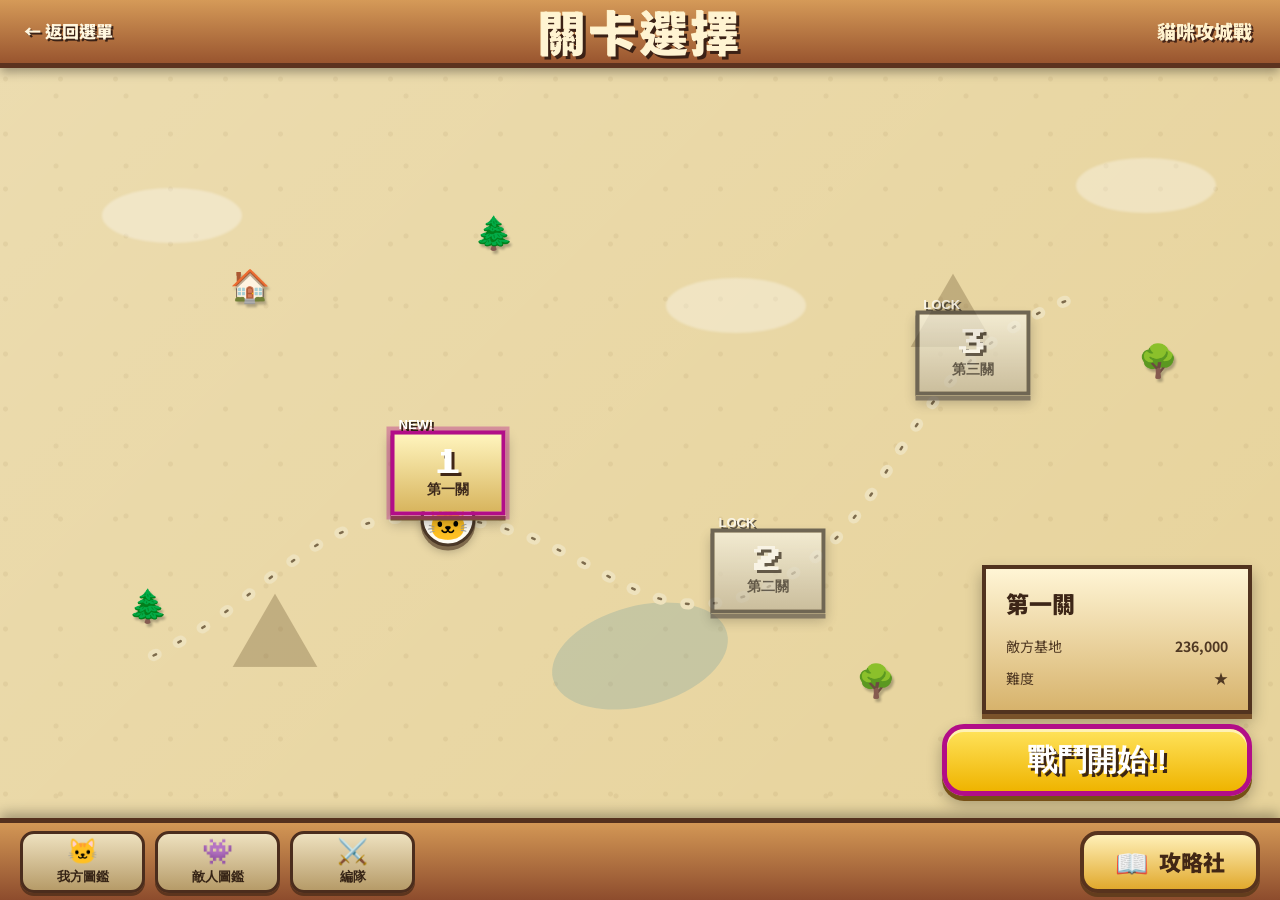
==== commit e83d3aeb: "Update cats-game.html" ====
--- a/cats-game.html
+++ b/cats-game.html
@@ -25,11 +25,14 @@
 
 <header class="map-header">
 <a href="games.html" class="map-back">← 返回選單</a>
+
 <h1 class="map-title">關卡選擇</h1>
+
 <div class="map-game-title">貓咪攻城戰</div>
 </header>
 
 <main class="world-map">
+
 <div class="temporary-map">
 
 <div class="map-cloud cloud-1"></div>
@@ -93,6 +96,7 @@
 </main>
 
 <div class="stage-info" id="stage-info">
+
 <div class="stage-info-title">第一關</div>
 
 <div class="stage-info-line">
@@ -104,6 +108,7 @@
 <span>難度</span>
 <span id="info-difficulty">★</span>
 </div>
+
 </div>
 
 <button id="battle-start" class="battle-start">
@@ -160,45 +165,43 @@
 
 <div class="battle-hud">
 
-<div class="base-hud my-hud">
-<div class="hud-title">
-我方基地
-</div>
-
-<div class="hud-hp">
-<span id="my-hp-text">1,200,000 / 1,200,000</span>
-</div>
-
-<div class="hp-track">
-<div id="hp-me" class="hp-fill hp-fill--me"></div>
-</div>
-</div>
-
-
-<div class="money-hud">
-<span class="money-label">資金</span>
+<div class="battle-base-hp">
+
+<div class="base-hp-block">
+<div class="base-hp-head">
+<span>敵方基地</span>
+<strong id="enemy-hp-text">236,000 / 236,000</strong>
+</div>
+
+<div class="base-hp-track">
+<div id="hp-enemy" class="base-hp-fill enemy"></div>
+</div>
+</div>
+
+
+<div class="base-hp-block">
+<div class="base-hp-head">
+<span>我方基地</span>
+<strong id="my-hp-text">1,200,000 / 1,200,000</strong>
+</div>
+
+<div class="base-hp-track">
+<div id="hp-me" class="base-hp-fill me"></div>
+</div>
+</div>
+
+</div>
+
+
+<div class="money-box">
+<span>金錢</span>
 <strong id="money-value">1,869</strong>
 </div>
 
-
-<div class="base-hud enemy-hud">
-<div class="hud-title">
-敵方基地
-</div>
-
-<div class="hud-hp">
-<span id="enemy-hp-text">236,000 / 236,000</span>
-</div>
-
-<div class="hp-track">
-<div id="hp-enemy" class="hp-fill hp-fill--enemy"></div>
-</div>
-</div>
-
-</div>
-
-
-<div class="battle-field-wrap">
+</div>
+
+
+<div class="battle-field">
 
 <canvas
 id="battle-canvas"
@@ -209,97 +212,96 @@
 </div>
 
 
-<div class="deploy-bar">
-
-<div class="money-progress">
-<div class="money-progress-fill" id="energy-fill"></div>
-</div>
-
-<div class="deploy-buttons">
-
-<button class="unit-card" data-unit="cat1" data-cost="150">
-<div class="unit-card-image">
-<img src="assets/cat1.svg" alt="小貓兵">
-</div>
-
-<div class="unit-card-name">
-小貓兵
-</div>
-
-<div class="unit-card-cost">
-150
-</div>
-
-<div class="cooldown-text"></div>
-</button>
-
-
-<button class="unit-card" data-unit="cat2" data-cost="300">
-<div class="unit-card-image">
-<img src="assets/cat2.svg" alt="戰士貓">
-</div>
-
-<div class="unit-card-name">
-戰士貓
-</div>
-
-<div class="unit-card-cost">
-300
-</div>
-
-<div class="cooldown-text"></div>
-</button>
-
-
-<button class="unit-card" data-unit="cat3" data-cost="540">
-<div class="unit-card-image">
-<img src="assets/cat3.svg" alt="重裝貓">
-</div>
-
-<div class="unit-card-name">
-重裝貓
-</div>
-
-<div class="unit-card-cost">
-540
-</div>
-
-<div class="cooldown-text"></div>
-</button>
-
-
-<button class="unit-card" data-unit="cat4" data-cost="690">
-<div class="unit-card-image">
-<img src="assets/cat4.svg" alt="炮擊貓">
-</div>
-
-<div class="unit-card-name">
-炮擊貓
-</div>
-
-<div class="unit-card-cost">
-690
-</div>
-
-<div class="cooldown-text"></div>
-</button>
-
-
-<button class="unit-card" data-unit="cat5" data-cost="950">
-<div class="unit-card-image">
-<img src="assets/cat5.svg" alt="巨型貓">
-</div>
-
-<div class="unit-card-name">
-巨型貓
-</div>
-
-<div class="unit-card-cost">
-950
-</div>
-
-<div class="cooldown-text"></div>
-</button>
+<div class="deploy-area">
+
+<div class="deploy-panel">
+
+<div class="deploy-title">
+<span>貓咪出擊</span>
+</div>
+
+<div class="unit-cards">
+
+<button
+class="unit-card"
+data-unit="cat1"
+data-cost="150">
+
+<img src="assets/cat1.svg" alt="貓咪一">
+
+<span class="unit-card-name">貓咪一</span>
+
+<span class="unit-card-cost">150</span>
+
+<span class="cooldown-text"></span>
+
+</button>
+
+
+<button
+class="unit-card"
+data-unit="cat2"
+data-cost="300">
+
+<img src="assets/cat2.svg" alt="貓咪二">
+
+<span class="unit-card-name">貓咪二</span>
+
+<span class="unit-card-cost">300</span>
+
+<span class="cooldown-text"></span>
+
+</button>
+
+
+<button
+class="unit-card"
+data-unit="cat3"
+data-cost="540">
+
+<img src="assets/cat3.svg" alt="貓咪三">
+
+<span class="unit-card-name">貓咪三</span>
+
+<span class="unit-card-cost">540</span>
+
+<span class="cooldown-text"></span>
+
+</button>
+
+
+<button
+class="unit-card"
+data-unit="cat4"
+data-cost="690">
+
+<img src="assets/cat4.svg" alt="貓咪四">
+
+<span class="unit-card-name">貓咪四</span>
+
+<span class="unit-card-cost">690</span>
+
+<span class="cooldown-text"></span>
+
+</button>
+
+
+<button
+class="unit-card"
+data-unit="cat5"
+data-cost="950">
+
+<img src="assets/cat5.svg" alt="貓咪五">
+
+<span class="unit-card-name">貓咪五</span>
+
+<span class="unit-card-cost">950</span>
+
+<span class="cooldown-text"></span>
+
+</button>
+
+</div>
 
 </div>
 
@@ -320,7 +322,7 @@
 </button>
 
 <button id="pause-exit">
-返回地圖
+離開戰鬥
 </button>
 
 </div>
--- a/cats-game.css
+++ b/cats-game.css
@@ -1,162 +1,1536 @@
-/* =====================================================
-   貓咪攻城戰 v2
-   地圖 + 參考圖風格戰鬥畫面
-   ===================================================== */
-*{box-sizing:border-box}
-html,body{margin:0;width:100%;height:100%;overflow:hidden}
-.game-body{min-height:100vh;background:#17120d}
-.cats-game{position:relative;width:100vw;height:100dvh;overflow:hidden;font-family:"Noto Sans TC",sans-serif}
-.hidden{display:none!important}
-
-/* ================= 地圖：保留原本風格 ================= */
-.map-screen{position:relative;width:100%;height:100%;overflow:hidden;background:#b8935d}
-.map-header{position:absolute;z-index:30;left:0;top:0;width:100%;height:68px;display:flex;align-items:center;background:linear-gradient(to bottom,#d59a58,#99552f);border-bottom:5px solid #5c321f;box-shadow:0 4px 10px rgba(0,0,0,.35)}
-.map-back{position:absolute;left:24px;color:#fff7df;text-decoration:none;font-size:17px;font-weight:900;text-shadow:2px 2px 0 #392116}
-.map-title{position:absolute;left:50%;transform:translateX(-50%);margin:0;color:#fff4d2;font-size:clamp(28px,4vw,48px);font-weight:900;letter-spacing:3px;text-shadow:3px 3px 0 #3b2115,-1px -1px 0 #fff1c8}
-.map-game-title{position:absolute;right:28px;color:#fff3cf;font-weight:900;font-size:19px;text-shadow:2px 2px 0 #432317}
-.world-map{position:absolute;left:0;right:0;top:68px;bottom:82px;overflow:hidden}
-.temporary-map{position:absolute;inset:0;overflow:hidden;background:radial-gradient(ellipse at 30% 30%,rgba(255,255,255,.45),transparent 40%),radial-gradient(ellipse at 75% 70%,rgba(140,110,60,.2),transparent 50%),#e7d39b;background-image:radial-gradient(circle at 10% 20%,rgba(120,90,40,.08) 0 2px,transparent 3px),radial-gradient(circle at 80% 40%,rgba(120,90,40,.08) 0 2px,transparent 3px),linear-gradient(135deg,rgba(255,255,255,.2),transparent);background-size:55px 55px,70px 70px,auto}
-.map-road{position:absolute;width:100%;height:100%;inset:0;pointer-events:none}
-.map-cloud{position:absolute;width:140px;height:55px;background:rgba(255,255,255,.32);border-radius:50%;filter:blur(1px)}
-.cloud-1{left:8%;top:16%}.cloud-2{left:52%;top:28%}.cloud-3{right:5%;top:12%}
-.mountain{position:absolute;color:rgba(100,75,40,.3);font-size:90px}.mountain-1{left:18%;bottom:15%}.mountain-2{right:22%;top:22%}
-.lake{position:absolute;width:180px;height:100px;background:rgba(80,140,160,.22);border-radius:50%;transform:rotate(-15deg);left:43%;bottom:15%}
-.map-town,.map-tree{position:absolute;font-size:32px;filter:drop-shadow(2px 3px 1px rgba(0,0,0,.25))}
-.town-1{left:18%;top:25%}.town-2{right:15%;bottom:25%}.tree-1{left:10%;bottom:25%}.tree-2{left:37%;top:18%}.tree-3{right:30%;bottom:15%}.tree-4{right:8%;top:35%}
-.player-cat{position:absolute;left:10%;bottom:19%;width:55px;height:55px;display:flex;align-items:center;justify-content:center;font-size:35px;background:#fffdf5;border:3px solid #4b3827;border-radius:50%;box-shadow:0 4px 0 #806b4d,0 5px 10px rgba(0,0,0,.25);z-index:10;transition:left .35s ease,top .35s ease}
-.stage-node{position:absolute;width:115px;height:85px;padding:0;border:4px solid #4b3a28;background:linear-gradient(to bottom,#fff4bd,#d8b55e);box-shadow:0 5px 0 #73552e,0 7px 12px rgba(0,0,0,.3);cursor:pointer;transform:translate(-50%,-50%);transition:transform .15s ease,filter .15s ease;z-index:20}
-.stage-node:hover:not(.locked){transform:translate(-50%,-50%) scale(1.08);filter:brightness(1.08)}
-.stage-node.locked{filter:grayscale(.7);opacity:.72;cursor:not-allowed}.stage-node.selected{border-color:#b20d88;box-shadow:0 0 0 4px rgba(178,13,136,.35),0 5px 0 #73552e,0 7px 12px rgba(0,0,0,.3)}
-.stage-1{left:35%;top:54%}.stage-2{left:60%;top:67%}.stage-3{left:76%;top:38%}
-.stage-number{display:block;font-family:"Press Start 2P",monospace;font-size:28px;color:#fff;text-shadow:3px 3px 0 #402717}
-.stage-name{display:block;margin-top:4px;color:#3d291b;font-size:14px;font-weight:900}.stage-clear{position:absolute;left:4px;top:-18px;color:#fff;font-size:13px;font-weight:900;text-shadow:2px 2px 0 #302015}
-.stage-info{position:absolute;right:28px;bottom:186px;width:270px;padding:15px 20px;background:linear-gradient(to bottom,#fff5d5,#d7b36c);border:4px solid #51331f;box-shadow:0 5px 0 #7a532b,0 8px 15px rgba(0,0,0,.3);z-index:40}
-.stage-info-title{font-size:23px;font-weight:900;color:#3d2617;margin-bottom:8px}.stage-info-line{display:flex;justify-content:space-between;color:#503923;font-size:14px;padding:4px 0}
-.battle-start{position:absolute;right:28px;bottom:104px;z-index:50;width:310px;height:72px;border-radius:22px;border:5px solid #b20d88;background:linear-gradient(to bottom,#ffe35c,#efb400);box-shadow:inset 0 3px 0 rgba(255,255,255,.55),0 5px 0 #765016,0 8px 15px rgba(0,0,0,.3);color:#fff;font-size:30px;font-weight:900;text-shadow:3px 3px 0 #3c2614;cursor:pointer}
-.map-bottom{position:absolute;z-index:60;left:0;right:0;bottom:0;height:82px;display:flex;align-items:center;padding:8px 20px;background:linear-gradient(to bottom,#d39755,#8d4c2d);border-top:5px solid #54301d;box-shadow:0 -5px 12px rgba(0,0,0,.3)}
-.bottom-btn{min-width:125px;height:62px;margin-right:10px;display:flex;flex-direction:column;align-items:center;justify-content:center;gap:2px;border:3px solid #4b2d1d;border-radius:14px;background:linear-gradient(to bottom,#eee1bf,#b69b68);color:#352315;font-weight:900;cursor:pointer;box-shadow:0 3px 0 #5c351e}.bottom-btn:hover{filter:brightness(1.1);transform:translateY(-2px)}.bottom-icon{font-size:25px}.bottom-spacer{flex:1}.strategy-club{height:62px;min-width:180px;padding:0 28px;display:flex;align-items:center;justify-content:center;gap:10px;background:linear-gradient(to bottom,#fff0b8,#e1a92d);border:4px solid #58331d;border-radius:18px;color:#422715;font-size:22px;font-weight:900;box-shadow:0 4px 0 #633d1d}.club-icon{font-size:27px}
-
-/* ================= 戰鬥畫面 ================= */
-.battle-screen{position:absolute;inset:0;z-index:100;background:#080808}
-.battle-stage{position:relative;width:100%;height:100%;overflow:hidden;background:#161616}
-.battle-sky{position:absolute;inset:0 0 20%;background:radial-gradient(ellipse at 50% 20%,#3b3b3b 0%,#242424 45%,#101010 100%)}
-.battle-sky:before{content:"";position:absolute;inset:0;background:repeating-radial-gradient(ellipse at 30% 40%,transparent 0 35px,rgba(255,255,255,.035) 36px 38px);opacity:.7}
-.battle-ground{position:absolute;left:0;right:0;top:48%;bottom:0;background:linear-gradient(to bottom,#484848 0%,#303030 20%,#191919 100%);clip-path:polygon(0 13%,100% 0,100% 100%,0 100%)}
-.battle-ground:after{content:"";position:absolute;inset:0;background-image:radial-gradient(circle,rgba(255,255,255,.08) 0 1px,transparent 2px);background-size:80px 42px;opacity:.35}
-
-.battle-hud{position:absolute;z-index:40;left:0;right:0;top:0;height:88px;display:flex;align-items:center;padding:10px 28px;pointer-events:none}
-.pause-button{pointer-events:auto;width:56px;height:56px;border:0;border-radius:10px;background:rgba(255,255,255,.9);font-family:Arial,sans-serif;font-size:30px;font-weight:900;line-height:1;color:#222;box-shadow:0 4px 0 rgba(0,0,0,.45);cursor:pointer}
-.battle-brand{margin-left:12px;color:#ffe800;font-weight:900;font-size:clamp(16px,2vw,26px);text-shadow:3px 3px 0 #2b2100}
-.money-box{margin-left:auto;color:#ffd900;font-family:"Press Start 2P",monospace;font-size:clamp(18px,2.7vw,34px);text-shadow:3px 3px 0 #5b3900;white-space:nowrap}
-.money-box b{font-weight:400}
-.speed-badge{margin-left:20px;width:62px;height:62px;border-radius:50%;background:#3cd51f;border:3px solid #188b12;color:#fff;text-align:center;font-size:10px;font-weight:900;line-height:17px;padding-top:8px;text-shadow:1px 1px 0 #17600f;box-shadow:inset 0 2px 0 rgba(255,255,255,.45),0 3px 0 rgba(0,0,0,.3)}
-.speed-badge strong{font-size:14px}
-
-.battle-side-hp{position:absolute;z-index:35;top:28%;color:#fff;font-family:"Press Start 2P",monospace;font-size:clamp(11px,1.2vw,18px);text-shadow:2px 2px 0 #000}
-.battle-side-hp--left{left:7%}.battle-side-hp--right{right:7%}
-
-.base{position:absolute;z-index:20;bottom:23%;width:160px;height:230px}
-.base--enemy{left:9%}.base--me{right:9%}
-.enemy-base-graphic,.player-base-graphic{position:relative;width:100%;height:100%;filter:drop-shadow(5px 7px 3px rgba(0,0,0,.5))}
-.enemy-base-graphic:before{content:"";position:absolute;left:15%;right:15%;bottom:0;height:68%;background:#725d35;border:5px solid #40351e;clip-path:polygon(20% 0,80% 0,100% 100%,0 100%);border-radius:20px 20px 4px 4px}
-.enemy-roof{position:absolute;z-index:2;left:18%;top:7%;width:64%;height:52px;background:#a78a4d;border:5px solid #40351e;border-radius:45% 45% 10% 10%}
-.enemy-cat-face{position:absolute;z-index:5;left:35%;top:13%;font-size:58px}.enemy-cannon{position:absolute;z-index:7;left:5%;top:34%;width:80px;height:40px;border:9px solid #2c2c2c;background:#6c6c6c;border-radius:50%;transform:rotate(-7deg);box-shadow:inset 0 0 0 5px #a8a8a8}.base-door{position:absolute;z-index:8;bottom:0;left:37%;width:42px;height:75px;background:#171717;border:4px solid #3b2d1a;border-radius:24px 24px 0 0}
-.player-base-graphic:before{content:"";position:absolute;left:5%;right:5%;bottom:0;height:65%;background:linear-gradient(#fff,#d5edf2);border:5px solid #313131;border-radius:12px 12px 0 0;background-image:repeating-linear-gradient(0deg,#bfe7ef 0 12px,#fff 12px 24px)}
-.player-base-graphic .cat-head{position:absolute;z-index:5;left:31%;top:2%;font-size:64px}.cannon{position:absolute;z-index:7;left:0;top:29%;width:94px;height:45px;border:9px solid #222;background:#777;border-radius:50%;transform:rotate(-6deg);box-shadow:inset 0 0 0 5px #bcbcbc}.player-base-graphic .base-door{left:39%;bottom:0}
-
-#battle-canvas{position:absolute;z-index:15;inset:0;width:100%;height:100%;display:block;pointer-events:none}
-.battle-bottom{position:absolute;z-index:50;left:0;right:0;bottom:0;min-height:145px;padding:12px 26px 18px;display:flex;align-items:flex-end;background:linear-gradient(to top,rgba(0,0,0,.78),rgba(0,0,0,0));pointer-events:none}
-.unit-cards{display:flex;gap:12px;pointer-events:auto}
-.unit-card{position:relative;width:132px;height:118px;padding:0;border:5px solid #242424;background:linear-gradient(145deg,#e8e8e8,#929292);box-shadow:4px 4px 0 #0b0b0b,0 0 0 2px #5a5a5a;cursor:pointer;overflow:hidden;transition:transform .1s,filter .1s,border-color .1s}
-.unit-card:hover:not(.disabled){transform:translateY(-5px)}.unit-card:active:not(.disabled){transform:translateY(0)}
-.unit-card.affordable{filter:none;border-color:#f4b900;background:linear-gradient(145deg,#fff5c8,#d9b34c);box-shadow:4px 4px 0 #111,0 0 0 2px #ffdc45}
-.unit-card.disabled{filter:grayscale(1) brightness(.58);cursor:not-allowed}
-.unit-card.empty{filter:grayscale(1);opacity:.42;cursor:default}
-.unit-image{position:absolute;left:5px;right:5px;top:5px;height:80px;display:flex;align-items:center;justify-content:center;background:rgba(255,255,255,.45);overflow:hidden}
-.unit-image img{width:78px;height:78px;object-fit:contain;image-rendering:auto}
-.unit-price{position:absolute;z-index:3;left:0;right:0;bottom:0;height:32px;display:flex;align-items:center;justify-content:center;background:rgba(20,20,20,.9);color:#ffe100;font-family:"Press Start 2P",monospace;font-size:14px;text-shadow:2px 2px 0 #000}
-.cooldown-mask{position:absolute;z-index:4;inset:0;background:rgba(0,0,0,.6);transform:scaleY(0);transform-origin:bottom;pointer-events:none}.unit-card.cooldown .cooldown-mask{transform:scaleY(1)}
-.battle-back{pointer-events:auto;margin-left:auto;margin-bottom:8px;border:3px solid #4b4b4b;background:rgba(20,20,20,.75);color:#fff;padding:12px 18px;border-radius:10px;font-weight:900;cursor:pointer}
-.game-message{position:absolute;z-index:70;left:50%;top:42%;transform:translate(-50%,-50%);min-width:300px;text-align:center;color:#fff;font-size:clamp(22px,3vw,42px);font-weight:900;text-shadow:3px 3px 0 #000;pointer-events:none}
-.game-message.win{color:#ffe100}.game-message.lose{color:#ff654f}
-
-.pause-panel{position:absolute;z-index:200;left:50%;top:50%;transform:translate(-50%,-50%);width:min(360px,86vw);padding:28px;background:rgba(20,20,20,.94);border:4px solid #aaa;border-radius:18px;text-align:center;box-shadow:0 15px 40px #000}
-.pause-title{color:#ffe100;font-size:28px;font-weight:900;margin-bottom:20px}.pause-panel button{display:block;width:100%;margin:10px 0;padding:13px;border:2px solid #777;border-radius:10px;background:#333;color:#fff;font-size:17px;font-weight:900;cursor:pointer}
-
-/* ================= 圖鑑 ================= */
-.menu-overlay{position:fixed;inset:0;z-index:500;display:flex;align-items:center;justify-content:center;background:rgba(0,0,0,.65)}
-.menu-panel{position:relative;width:min(600px,90vw);max-height:80vh;overflow-y:auto;padding:30px;background:linear-gradient(to bottom,#fff2c8,#d3ad6c);border:5px solid #4b2c1b;border-radius:18px;box-shadow:0 10px 30px rgba(0,0,0,.5)}
-.menu-panel h2{margin-top:0;color:#402717;font-size:28px}.menu-close{position:absolute;right:12px;top:10px;width:40px;height:40px;border:0;background:transparent;color:#422819;font-size:35px;cursor:pointer}.menu-content{display:grid;grid-template-columns:repeat(auto-fit,minmax(130px,1fr));gap:12px}.book-card{padding:18px 10px;text-align:center;background:rgba(255,255,255,.38);border:2px solid #80633e;border-radius:12px;color:#422819;font-weight:900}.book-card-icon{display:block;font-size:40px;margin-bottom:8px}
-
-/* ================= 手機：重點是橫向滿版 ================= */
-@media (max-width:700px){
-  .map-header{height:56px}.map-title{font-size:25px}.map-game-title{display:none}.map-back{left:10px;font-size:13px}.world-map{top:56px;bottom:76px}
-  .stage-node{width:82px;height:65px}.stage-number{font-size:20px}.stage-name{font-size:11px}
-  .stage-info{right:10px;bottom:156px;width:190px;padding:10px}.stage-info-title{font-size:17px}.stage-info-line{font-size:11px}
-  .battle-start{right:10px;bottom:86px;width:190px;height:60px;font-size:21px}
-  .map-bottom{height:76px;padding:5px 7px}.bottom-btn{min-width:75px;height:60px;margin-right:5px;font-size:11px}.bottom-icon{font-size:21px}.strategy-club{min-width:80px;padding:0 8px;height:60px;font-size:14px}.club-icon{font-size:20px}
-
-  .battle-hud{height:62px;padding:6px 10px}.pause-button{width:42px;height:42px;font-size:23px}.battle-brand{font-size:12px;margin-left:7px}.money-box{font-size:14px;margin-left:auto}.speed-badge{width:43px;height:43px;margin-left:7px;font-size:7px;line-height:11px;padding-top:5px}.speed-badge strong{font-size:9px}
-  .battle-side-hp{top:22%;font-size:8px}.battle-side-hp--left{left:5%}.battle-side-hp--right{right:5%}
-  .base{width:92px;height:132px;bottom:22%}.base--enemy{left:4%}.base--me{right:4%}.enemy-cat-face,.player-base-graphic .cat-head{font-size:37px}.enemy-cannon,.cannon{width:55px;height:25px;border-width:6px}.base-door{width:27px;height:43px;border-width:3px}
-  .battle-bottom{min-height:96px;padding:5px 7px 8px;align-items:flex-end}.unit-cards{gap:4px}.unit-card{width:calc((100vw - 80px)/5);min-width:54px;height:76px;border-width:3px;box-shadow:2px 2px 0 #111}.unit-image{height:51px;top:2px;left:2px;right:2px}.unit-image img{width:48px;height:48px}.unit-price{height:21px;font-size:8px;text-shadow:1px 1px 0 #000}.battle-back{font-size:10px;padding:8px 7px;margin-left:5px;margin-bottom:0;white-space:nowrap}
-  .game-message{top:45%;min-width:220px;font-size:22px}
-}
-@media (max-width:430px){
-  .battle-brand{display:none}.money-box{font-size:12px}.speed-badge{display:none}
-  .unit-card{width:calc((100vw - 56px)/5);height:68px}.unit-image{height:46px}.unit-image img{width:42px;height:42px}.unit-price{font-size:7px;height:19px}
-  .battle-bottom{padding-right:4px;padding-left:4px}.battle-back{font-size:8px;padding:6px 4px}
-}
-@media (orientation:portrait) and (max-width:700px){
-  .battle-stage:after{content:"建議將手機橫放遊玩";position:absolute;z-index:300;left:50%;top:50%;transform:translate(-50%,-50%);padding:13px 18px;border-radius:12px;background:rgba(0,0,0,.72);color:#fff;font-weight:900;pointer-events:none}
-}
-
-
-/* =====================================================
-   v3 戰鬥系統：真正移動 / 碰撞 / 攻擊
-   ===================================================== */
-#battle-canvas{
-  image-rendering:auto;
-  touch-action:none;
-}
-
-.unit-card{
-  user-select:none;
-  -webkit-tap-highlight-color:transparent;
-}
-.cooldown-mask{
-  display:flex;
-  align-items:center;
-  justify-content:center;
-  background:rgba(0,0,0,.64);
-  transform:scaleY(0);
-  transition:transform .08s linear;
-}
-.unit-card.cooldown .cooldown-mask{transform:scaleY(1)}
-.cooldown-text{
-  color:#fff;
-  font-family:"Press Start 2P",monospace;
-  font-size:14px;
-  text-shadow:2px 2px 0 #000;
-}
-.unit-card.disabled:not(.cooldown) .unit-price{
-  color:#999;
-}
-
-/* 戰鬥中的小型提示 */
-.battle-tip{
-  position:absolute;
-  z-index:45;
-  left:50%;
-  top:14%;
-  transform:translateX(-50%);
-  color:rgba(255,255,255,.8);
-  font-size:14px;
-  font-weight:700;
-  text-shadow:2px 2px 0 #000;
-  pointer-events:none;
-}
-@media(max-width:700px){
-  .battle-tip{top:14%;font-size:9px}
-  .cooldown-text{font-size:9px}
-}
+* {
+box-sizing: border-box;
+}
+
+.game-body {
+margin: 0;
+min-height: 100vh;
+overflow: hidden;
+background: #17120d;
+}
+
+.cats-game {
+position: relative;
+width: 100vw;
+height: 100vh;
+overflow: hidden;
+font-family: "Noto Sans TC", sans-serif;
+}
+
+.hidden {
+display: none !important;
+}
+
+
+/* 地圖 */
+
+.map-screen {
+position: relative;
+width: 100%;
+height: 100%;
+overflow: hidden;
+background: #b8935d;
+}
+
+.map-header {
+position: absolute;
+z-index: 30;
+left: 0;
+top: 0;
+width: 100%;
+height: 68px;
+
+display: flex;
+align-items: center;
+
+background: linear-gradient(
+to bottom,
+#d59a58,
+#99552f
+);
+
+border-bottom: 5px solid #5c321f;
+
+box-shadow: 0 4px 10px rgba(0,0,0,.35);
+}
+
+.map-back {
+position: absolute;
+left: 24px;
+
+color: #fff7df;
+text-decoration: none;
+
+font-size: 17px;
+font-weight: 900;
+
+text-shadow: 2px 2px 0 #392116;
+}
+
+.map-title {
+position: absolute;
+left: 50%;
+transform: translateX(-50%);
+
+margin: 0;
+
+color: #fff4d2;
+
+font-size: clamp(28px,4vw,48px);
+font-weight: 900;
+
+letter-spacing: 3px;
+
+text-shadow:
+3px 3px 0 #3b2115,
+-1px -1px 0 #fff1c8;
+}
+
+.map-game-title {
+position: absolute;
+right: 28px;
+
+color: #fff3cf;
+
+font-weight: 900;
+font-size: 19px;
+
+text-shadow: 2px 2px 0 #432317;
+}
+
+.world-map {
+position: absolute;
+left: 0;
+right: 0;
+top: 68px;
+bottom: 82px;
+
+overflow: hidden;
+}
+
+.temporary-map {
+position: absolute;
+inset: 0;
+
+overflow: hidden;
+
+background:
+radial-gradient(
+ellipse at 30% 30%,
+rgba(255,255,255,.45),
+transparent 40%
+),
+radial-gradient(
+ellipse at 75% 70%,
+rgba(140,110,60,.2),
+transparent 50%
+),
+#e7d39b;
+
+background-image:
+radial-gradient(
+circle at 10% 20%,
+rgba(120,90,40,.08) 0 2px,
+transparent 3px
+),
+radial-gradient(
+circle at 80% 40%,
+rgba(120,90,40,.08) 0 2px,
+transparent 3px
+),
+linear-gradient(
+135deg,
+rgba(255,255,255,.2),
+transparent
+);
+
+background-size:
+55px 55px,
+70px 70px,
+auto;
+}
+
+.map-road {
+position: absolute;
+width: 100%;
+height: 100%;
+inset: 0;
+pointer-events: none;
+}
+
+.map-cloud {
+position: absolute;
+
+width: 140px;
+height: 55px;
+
+background: rgba(255,255,255,.32);
+
+border-radius: 50%;
+
+filter: blur(1px);
+}
+
+.cloud-1 {
+left: 8%;
+top: 16%;
+}
+
+.cloud-2 {
+left: 52%;
+top: 28%;
+}
+
+.cloud-3 {
+right: 5%;
+top: 12%;
+}
+
+.mountain {
+position: absolute;
+color: rgba(100,75,40,.3);
+font-size: 90px;
+}
+
+.mountain-1 {
+left: 18%;
+bottom: 15%;
+}
+
+.mountain-2 {
+right: 22%;
+top: 22%;
+}
+
+.lake {
+position: absolute;
+
+width: 180px;
+height: 100px;
+
+background: rgba(80,140,160,.22);
+
+border-radius: 50%;
+
+transform: rotate(-15deg);
+}
+
+.lake-1 {
+left: 43%;
+bottom: 15%;
+}
+
+.map-town,
+.map-tree {
+position: absolute;
+
+font-size: 32px;
+
+filter: drop-shadow(
+2px 3px 1px rgba(0,0,0,.25)
+);
+}
+
+.town-1 {
+left: 18%;
+top: 25%;
+}
+
+.town-2 {
+right: 15%;
+bottom: 25%;
+}
+
+.tree-1 {
+left: 10%;
+bottom: 25%;
+}
+
+.tree-2 {
+left: 37%;
+top: 18%;
+}
+
+.tree-3 {
+right: 30%;
+bottom: 15%;
+}
+
+.tree-4 {
+right: 8%;
+top: 35%;
+}
+
+
+/* 玩家貓咪 */
+
+.player-cat {
+position: absolute;
+
+left: 10%;
+bottom: 19%;
+
+width: 55px;
+height: 55px;
+
+display: flex;
+align-items: center;
+justify-content: center;
+
+font-size: 35px;
+
+background: #fffdf5;
+
+border: 3px solid #4b3827;
+
+border-radius: 50%;
+
+box-shadow:
+0 4px 0 #806b4d,
+0 5px 10px rgba(0,0,0,.25);
+
+z-index: 10;
+
+transition:
+left .35s ease,
+top .35s ease;
+}
+
+
+/* 關卡 */
+
+.stage-node {
+position: absolute;
+
+width: 115px;
+height: 85px;
+
+padding: 0;
+
+border: 4px solid #4b3a28;
+
+background:
+linear-gradient(
+to bottom,
+#fff4bd,
+#d8b55e
+);
+
+box-shadow:
+0 5px 0 #73552e,
+0 7px 12px rgba(0,0,0,.3);
+
+cursor: pointer;
+
+transform: translate(-50%,-50%);
+
+transition:
+transform .15s ease,
+filter .15s ease;
+
+z-index: 20;
+}
+
+.stage-node:hover:not(.locked) {
+transform:
+translate(-50%,-50%)
+scale(1.08);
+
+filter: brightness(1.08);
+}
+
+.stage-node.locked {
+filter: grayscale(.7);
+opacity: .72;
+cursor: not-allowed;
+}
+
+.stage-node.selected {
+border-color: #b20d88;
+
+box-shadow:
+0 0 0 4px rgba(178,13,136,.35),
+0 5px 0 #73552e,
+0 7px 12px rgba(0,0,0,.3);
+}
+
+.stage-1 {
+left: 35%;
+top: 54%;
+}
+
+.stage-2 {
+left: 60%;
+top: 67%;
+}
+
+.stage-3 {
+left: 76%;
+top: 38%;
+}
+
+.stage-number {
+display: block;
+
+font-family:
+"Press Start 2P",
+monospace;
+
+font-size: 28px;
+
+color: #fff;
+
+text-shadow:
+3px 3px 0 #402717;
+}
+
+.stage-name {
+display: block;
+
+margin-top: 4px;
+
+color: #3d291b;
+
+font-size: 14px;
+font-weight: 900;
+}
+
+.stage-clear {
+position: absolute;
+
+left: 4px;
+top: -18px;
+
+color: #fff;
+
+font-size: 13px;
+font-weight: 900;
+
+text-shadow:
+2px 2px 0 #302015;
+}
+
+
+/* 關卡資訊 */
+
+.stage-info {
+position: absolute;
+
+right: 28px;
+bottom: 186px;
+
+width: 270px;
+
+padding: 15px 20px;
+
+background:
+linear-gradient(
+to bottom,
+#fff5d5,
+#d7b36c
+);
+
+border: 4px solid #51331f;
+
+box-shadow:
+0 5px 0 #7a532b,
+0 8px 15px rgba(0,0,0,.3);
+
+z-index: 40;
+}
+
+.stage-info-title {
+font-size: 23px;
+font-weight: 900;
+
+color: #3d2617;
+
+margin-bottom: 8px;
+}
+
+.stage-info-line {
+display: flex;
+justify-content: space-between;
+
+color: #503923;
+
+font-size: 14px;
+
+padding: 4px 0;
+}
+
+
+/* 戰鬥開始 */
+
+.battle-start {
+position: absolute;
+
+right: 28px;
+bottom: 104px;
+
+z-index: 50;
+
+width: 310px;
+height: 72px;
+
+border-radius: 22px;
+
+border: 5px solid #b20d88;
+
+background:
+linear-gradient(
+to bottom,
+#ffe35c,
+#efb400
+);
+
+box-shadow:
+inset 0 3px 0 rgba(255,255,255,.55),
+0 5px 0 #765016,
+0 8px 15px rgba(0,0,0,.3);
+
+color: #fff;
+
+font-size: 30px;
+font-weight: 900;
+
+text-shadow:
+3px 3px 0 #3c2614;
+
+cursor: pointer;
+
+transition:
+transform .12s ease,
+filter .12s ease;
+}
+
+.battle-start:hover {
+transform: scale(1.04);
+filter: brightness(1.08);
+}
+
+.battle-start:active {
+transform: translateY(4px);
+}
+
+
+/* 地圖底部 */
+
+.map-bottom {
+position: absolute;
+
+z-index: 60;
+
+left: 0;
+right: 0;
+bottom: 0;
+
+height: 82px;
+
+display: flex;
+align-items: center;
+
+padding: 8px 20px;
+
+background:
+linear-gradient(
+to bottom,
+#d39755,
+#8d4c2d
+);
+
+border-top: 5px solid #54301d;
+
+box-shadow:
+0 -5px 12px rgba(0,0,0,.3);
+}
+
+.bottom-btn {
+min-width: 125px;
+height: 62px;
+
+margin-right: 10px;
+
+display: flex;
+flex-direction: column;
+
+align-items: center;
+justify-content: center;
+
+gap: 2px;
+
+border: 3px solid #4b2d1d;
+
+border-radius: 14px;
+
+background:
+linear-gradient(
+to bottom,
+#eee1bf,
+#b69b68
+);
+
+color: #352315;
+
+font-weight: 900;
+
+cursor: pointer;
+
+box-shadow:
+0 3px 0 #5c351e;
+}
+
+.bottom-btn:hover {
+filter: brightness(1.1);
+transform: translateY(-2px);
+}
+
+.bottom-icon {
+font-size: 25px;
+}
+
+.bottom-spacer {
+flex: 1;
+}
+
+.strategy-club {
+height: 62px;
+
+min-width: 180px;
+
+padding: 0 28px;
+
+display: flex;
+align-items: center;
+justify-content: center;
+
+gap: 10px;
+
+background:
+linear-gradient(
+to bottom,
+#fff0b8,
+#e1a92d
+);
+
+border: 4px solid #58331d;
+
+border-radius: 18px;
+
+color: #422715;
+
+font-size: 22px;
+font-weight: 900;
+
+box-shadow:
+0 4px 0 #633d1d;
+}
+
+.club-icon {
+font-size: 27px;
+}
+
+
+/* 戰鬥畫面 */
+
+.battle-screen {
+position: absolute;
+
+inset: 0;
+
+z-index: 100;
+
+display: flex;
+flex-direction: column;
+
+overflow: hidden;
+
+background:
+radial-gradient(
+circle at 50% 0%,
+#293147,
+#11151f 70%
+);
+
+padding: 14px 20px 18px;
+}
+
+.battle-topbar {
+width: 100%;
+max-width: 1180px;
+
+margin: 0 auto 8px;
+
+display: grid;
+grid-template-columns: 1fr auto 1fr;
+
+align-items: center;
+
+flex-shrink: 0;
+}
+
+.battle-back {
+justify-self: start;
+
+border: 1px solid #5d687c;
+
+background: #202637;
+
+color: #fff;
+
+border-radius: 10px;
+
+padding: 9px 16px;
+
+cursor: pointer;
+}
+
+.battle-stage-title {
+justify-self: center;
+
+color: #fff;
+
+font-size: 24px;
+font-weight: 900;
+}
+
+.battle-pause {
+justify-self: end;
+
+width: 44px;
+height: 40px;
+
+border: 1px solid #5d687c;
+
+border-radius: 10px;
+
+background: #202637;
+
+color: #fff;
+
+font-size: 18px;
+
+cursor: pointer;
+}
+
+
+/* 戰鬥 HUD */
+
+.battle-hud {
+width: 100%;
+max-width: 1180px;
+
+margin: 0 auto 8px;
+
+display: flex;
+align-items: center;
+gap: 18px;
+
+flex-shrink: 0;
+}
+
+.battle-base-hp {
+flex: 1;
+
+display: flex;
+gap: 18px;
+}
+
+.base-hp-block {
+flex: 1;
+min-width: 0;
+}
+
+.base-hp-head {
+display: flex;
+justify-content: space-between;
+gap: 8px;
+
+font-size: 12px;
+color: #d8ddea;
+
+margin-bottom: 4px;
+}
+
+.base-hp-head strong {
+white-space: nowrap;
+}
+
+.base-hp-track {
+height: 10px;
+
+background: #202637;
+
+border: 1px solid #3c4557;
+
+border-radius: 999px;
+
+overflow: hidden;
+}
+
+.base-hp-fill {
+height: 100%;
+
+width: 100%;
+
+transition: width .15s ease;
+}
+
+.base-hp-fill.me {
+background: #66dfbf;
+}
+
+.base-hp-fill.enemy {
+background: #ff775d;
+}
+
+.money-box {
+width: 145px;
+
+padding: 8px 12px;
+
+border: 2px solid #80633e;
+
+border-radius: 10px;
+
+background: #202637;
+
+color: #fff;
+
+text-align: center;
+
+flex-shrink: 0;
+}
+
+.money-box span {
+display: block;
+
+font-size: 11px;
+
+color: #aeb7c8;
+}
+
+.money-box strong {
+display: block;
+
+font-family:
+"Press Start 2P",
+monospace;
+
+font-size: 14px;
+
+margin-top: 5px;
+}
+
+
+/* 戰鬥區 */
+
+.battle-field {
+position: relative;
+
+width: 100%;
+max-width: 1180px;
+
+margin: 0 auto;
+
+flex: 1;
+
+min-height: 0;
+
+display: flex;
+align-items: center;
+justify-content: center;
+
+overflow: hidden;
+}
+
+#battle-canvas {
+display: block;
+
+width: 100%;
+height: 100%;
+
+max-width: 1180px;
+
+object-fit: contain;
+
+background:
+linear-gradient(
+to bottom,
+#202638,
+#11151f
+);
+
+border: 1px solid #3d4658;
+
+border-radius: 12px;
+}
+
+
+/* 卡槽 */
+
+.deploy-area {
+width: 100%;
+
+flex-shrink: 0;
+
+display: flex;
+justify-content: center;
+
+padding-top: 10px;
+}
+
+.deploy-panel {
+width: min(820px,100%);
+
+display: flex;
+flex-direction: column;
+align-items: center;
+}
+
+.deploy-title {
+width: 100%;
+
+margin-bottom: 5px;
+
+text-align: center;
+
+font-size: 13px;
+font-weight: 900;
+
+color: #aeb7c8;
+}
+
+.unit-cards {
+width: 100%;
+
+display: flex;
+
+justify-content: center;
+
+align-items: stretch;
+
+gap: 9px;
+}
+
+.unit-card {
+position: relative;
+
+width: 145px;
+height: 108px;
+
+flex: 0 1 145px;
+
+display: flex;
+flex-direction: column;
+
+align-items: center;
+justify-content: center;
+
+gap: 2px;
+
+padding: 5px;
+
+border: 2px solid #3d4658;
+
+border-radius: 12px;
+
+background:
+linear-gradient(
+to bottom,
+#292f41,
+#1c2130
+);
+
+color: #fff;
+
+cursor: pointer;
+
+transition:
+transform .12s ease,
+filter .12s ease,
+border-color .12s ease;
+}
+
+.unit-card img {
+width: 52px;
+height: 52px;
+
+object-fit: contain;
+
+pointer-events: none;
+}
+
+.unit-card-name {
+font-size: 12px;
+font-weight: 900;
+}
+
+.unit-card-cost {
+font-family:
+"Press Start 2P",
+monospace;
+
+font-size: 10px;
+
+color: #ffcf61;
+}
+
+.unit-card:hover:not(.disabled) {
+transform: translateY(-3px);
+
+border-color: #ffcf61;
+
+filter: brightness(1.1);
+}
+
+.unit-card.affordable {
+border-color: #66dfbf;
+}
+
+.unit-card.disabled {
+opacity: .48;
+cursor: not-allowed;
+}
+
+.unit-card.cooldown {
+opacity: .58;
+}
+
+.cooldown-text {
+position: absolute;
+
+right: 6px;
+top: 5px;
+
+min-width: 28px;
+
+color: #ff775d;
+
+font-family:
+"Press Start 2P",
+monospace;
+
+font-size: 9px;
+}
+
+
+/* 戰鬥訊息 */
+
+.game-message {
+position: absolute;
+
+left: 50%;
+bottom: 142px;
+
+transform: translateX(-50%);
+
+z-index: 20;
+
+min-height: 30px;
+
+color: #fff;
+
+font-size: 22px;
+font-weight: 900;
+
+text-align: center;
+
+text-shadow: 2px 2px 0 #000;
+
+pointer-events: none;
+}
+
+.game-message.win {
+color: #66dfbf;
+}
+
+.game-message.lose {
+color: #ff775d;
+}
+
+
+/* 暫停 */
+
+.pause-panel {
+position: absolute;
+
+inset: 0;
+
+z-index: 200;
+
+display: flex;
+align-items: center;
+justify-content: center;
+
+background: rgba(0,0,0,.65);
+}
+
+.pause-box {
+width: min(360px,85vw);
+
+padding: 28px;
+
+border: 4px solid #4b2c1b;
+
+border-radius: 18px;
+
+background:
+linear-gradient(
+to bottom,
+#fff2c8,
+#d3ad6c
+);
+
+text-align: center;
+}
+
+.pause-box h2 {
+margin: 0 0 20px;
+
+color: #402717;
+}
+
+.pause-box button {
+display: block;
+
+width: 100%;
+
+margin-top: 10px;
+
+padding: 13px;
+
+border: 2px solid #4b2c1b;
+
+border-radius: 10px;
+
+background: #eee1bf;
+
+font-weight: 900;
+
+cursor: pointer;
+}
+
+
+/* 圖鑑 */
+
+.menu-overlay {
+position: fixed;
+
+inset: 0;
+
+z-index: 500;
+
+display: flex;
+
+align-items: center;
+justify-content: center;
+
+background: rgba(0,0,0,.65);
+}
+
+.menu-panel {
+position: relative;
+
+width: min(600px,90vw);
+max-height: 80vh;
+
+overflow-y: auto;
+
+padding: 30px;
+
+background:
+linear-gradient(
+to bottom,
+#fff2c8,
+#d3ad6c
+);
+
+border: 5px solid #4b2c1b;
+
+border-radius: 18px;
+
+box-shadow:
+0 10px 30px rgba(0,0,0,.5);
+}
+
+.menu-panel h2 {
+margin-top: 0;
+
+color: #402717;
+
+font-size: 28px;
+}
+
+.menu-close {
+position: absolute;
+
+right: 12px;
+top: 10px;
+
+width: 40px;
+height: 40px;
+
+border: 0;
+
+background: transparent;
+
+color: #422819;
+
+font-size: 35px;
+
+cursor: pointer;
+}
+
+.menu-content {
+display: grid;
+
+grid-template-columns:
+repeat(
+auto-fit,
+minmax(130px,1fr)
+);
+
+gap: 12px;
+}
+
+.book-card {
+padding: 18px 10px;
+
+text-align: center;
+
+background: rgba(255,255,255,.38);
+
+border: 2px solid #80633e;
+
+border-radius: 12px;
+
+color: #422819;
+
+font-weight: 900;
+}
+
+.book-card img {
+width: 70px;
+height: 70px;
+
+object-fit: contain;
+}
+
+.book-card-icon {
+display: block;
+
+font-size: 40px;
+
+margin-bottom: 8px;
+}
+
+
+/* 手機 */
+
+@media (max-width: 700px) {
+
+.game-body {
+overflow: hidden;
+}
+
+.map-header {
+height: 56px;
+}
+
+.map-title {
+font-size: 25px;
+}
+
+.map-game-title {
+display: none;
+}
+
+.map-back {
+left: 10px;
+font-size: 13px;
+}
+
+.world-map {
+top: 56px;
+bottom: 76px;
+}
+
+.stage-node {
+width: 82px;
+height: 65px;
+}
+
+.stage-number {
+font-size: 20px;
+}
+
+.stage-name {
+font-size: 11px;
+}
+
+.stage-clear {
+font-size: 10px;
+top: -15px;
+}
+
+.stage-info {
+left: 10px;
+right: auto;
+
+bottom: 156px;
+
+width: 190px;
+
+padding: 10px;
+
+z-index: 45;
+}
+
+.stage-info-title {
+font-size: 17px;
+}
+
+.stage-info-line {
+font-size: 11px;
+}
+
+.battle-start {
+right: 10px;
+
+bottom: 86px;
+
+width: 190px;
+height: 60px;
+
+font-size: 21px;
+}
+
+.map-bottom {
+height: 76px;
+
+padding: 5px 7px;
+}
+
+.bottom-btn {
+min-width: 75px;
+height: 60px;
+
+margin-right: 5px;
+
+font-size: 11px;
+}
+
+.bottom-icon {
+font-size: 21px;
+}
+
+.strategy-club {
+min-width: 80px;
+
+padding: 0 8px;
+
+height: 60px;
+
+font-size: 14px;
+}
+
+.club-icon {
+font-size: 20px;
+}
+
+
+/* 手機戰鬥 */
+
+.battle-screen {
+padding: 7px 7px 9px;
+}
+
+.battle-topbar {
+margin-bottom: 5px;
+
+grid-template-columns:
+1fr
+auto
+1fr;
+}
+
+.battle-back {
+padding: 6px 9px;
+
+font-size: 11px;
+}
+
+.battle-stage-title {
+font-size: 16px;
+}
+
+.battle-pause {
+width: 36px;
+height: 32px;
+
+font-size: 15px;
+}
+
+.battle-hud {
+gap: 5px;
+
+margin-bottom: 5px;
+}
+
+.battle-base-hp {
+gap: 5px;
+}
+
+.base-hp-head {
+font-size: 9px;
+
+display: block;
+}
+
+.base-hp-head strong {
+display: block;
+
+font-size: 8px;
+
+margin-top: 2px;
+}
+
+.base-hp-track {
+height: 7px;
+}
+
+.money-box {
+width: 76px;
+
+padding: 5px;
+
+border-width: 1px;
+}
+
+.money-box span {
+font-size: 8px;
+}
+
+.money-box strong {
+font-size: 8px;
+
+margin-top: 3px;
+}
+
+.battle-field {
+width: 100%;
+
+min-height: 0;
+
+flex: 1;
+}
+
+#battle-canvas {
+border-radius: 8px;
+}
+
+.deploy-area {
+padding-top: 5px;
+}
+
+.deploy-panel {
+width: 100%;
+}
+
+.deploy-title {
+font-size: 10px;
+
+margin-bottom: 3px;
+}
+
+.unit-cards {
+gap: 4px;
+
+width: 100%;
+}
+
+.unit-card {
+height: 76px;
+
+min-width: 0;
+
+flex: 1 1 0;
+
+border-radius: 8px;
+
+padding: 2px;
+}
+
+.unit-card img {
+width: 34px;
+height: 34px;
+}
+
+.unit-card-name {
+font-size: 9px;
+}
+
+.unit-card-cost {
+font-size: 7px;
+}
+
+.cooldown-text {
+right: 3px;
+top: 3px;
+
+font-size: 7px;
+
+min-width: 20px;
+}
+
+.game-message {
+bottom: 88px;
+
+font-size: 17px;
+}
+
+}
+
+
+/* 更窄手機 */
+
+@media (max-width: 400px) {
+
+.battle-screen {
+padding-left: 4px;
+padding-right: 4px;
+}
+
+.battle-back {
+font-size: 9px;
+
+padding: 5px 7px;
+}
+
+.battle-stage-title {
+font-size: 14px;
+}
+
+.money-box {
+width: 68px;
+}
+
+.unit-card {
+height: 70px;
+}
+
+.unit-card img {
+width: 30px;
+height: 30px;
+}
+
+.unit-card-name {
+font-size: 8px;
+}
+
+.unit-card-cost {
+font-size: 6px;
+}
+
+}
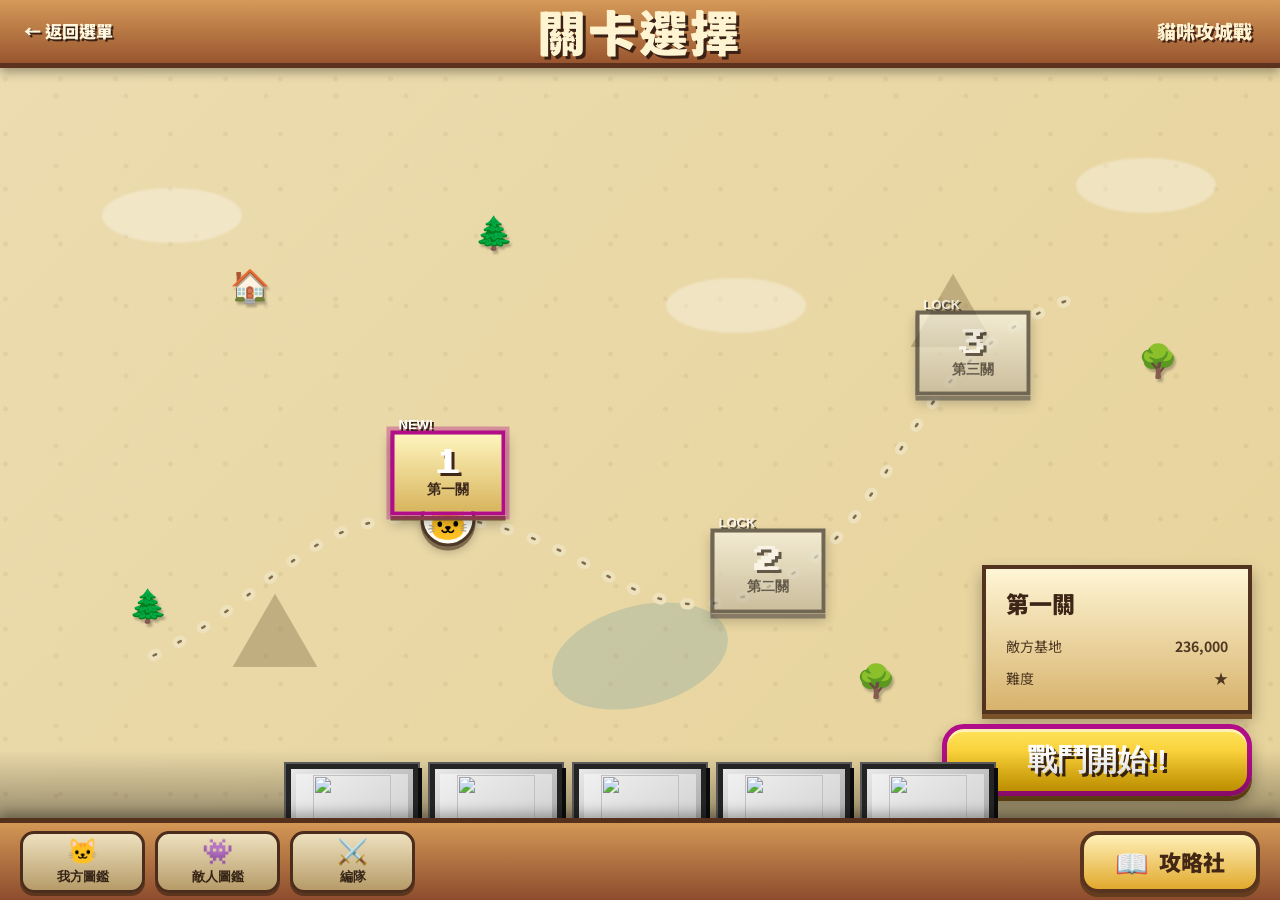
==== commit a12ffb94: "Add files via upload" ====
--- a/cats-game.html
+++ b/cats-game.html
@@ -2,358 +2,139 @@
 <html lang="zh-Hant">
 <head>
 <meta charset="UTF-8">
-<meta name="viewport" content="width=device-width, initial-scale=1.0">
-
+<meta name="viewport" content="width=device-width, initial-scale=1.0, viewport-fit=cover">
 <title>貓咪攻城戰</title>
-
 <link rel="preconnect" href="https://fonts.googleapis.com">
 <link rel="preconnect" href="https://fonts.gstatic.com" crossorigin>
-
 <link href="https://fonts.googleapis.com/css2?family=Press+Start+2P&family=Noto+Sans+TC:wght@400;500;700;900&display=swap" rel="stylesheet">
-
 <link rel="stylesheet" href="style.css">
 <link rel="stylesheet" href="cats-game.css">
 </head>
-
 <body class="game-body">
-
 <canvas id="star-canvas"></canvas>
 
 <div class="cats-game">
 
 <section id="map-screen" class="map-screen">
-
 <header class="map-header">
 <a href="games.html" class="map-back">← 返回選單</a>
-
 <h1 class="map-title">關卡選擇</h1>
-
 <div class="map-game-title">貓咪攻城戰</div>
 </header>
 
 <main class="world-map">
-
 <div class="temporary-map">
-
 <div class="map-cloud cloud-1"></div>
 <div class="map-cloud cloud-2"></div>
 <div class="map-cloud cloud-3"></div>
-
 <div class="mountain mountain-1">▲</div>
 <div class="mountain mountain-2">▲</div>
+<div class="lake lake-1"></div>
+<svg class="map-road" viewBox="0 0 1000 600" preserveAspectRatio="none">
+<path d="M 120 470 C 220 420, 240 350, 350 360 C 470 370, 500 470, 610 410 C 710 355, 700 230, 850 180"
+fill="none" stroke="#eee2bd" stroke-width="9" stroke-linecap="round" stroke-dasharray="2 20" />
+<path d="M 120 470 C 220 420, 240 350, 350 360 C 470 370, 500 470, 610 410 C 710 355, 700 230, 850 180"
+fill="none" stroke="#7d6b4c" stroke-width="2" stroke-linecap="round" stroke-dasharray="2 20" />
+</svg>
+<div class="map-town town-1">🏠</div><div class="map-town town-2">🏡</div>
+<div class="map-tree tree-1">🌲</div><div class="map-tree tree-2">🌲</div>
+<div class="map-tree tree-3">🌳</div><div class="map-tree tree-4">🌳</div>
 
-<div class="lake lake-1"></div>
-
-<svg class="map-road" viewBox="0 0 1000 600" preserveAspectRatio="none">
-<path
-d="M 120 470 C 220 420, 240 350, 350 360 C 470 370, 500 470, 610 410 C 710 355, 700 230, 850 180"
-fill="none"
-stroke="#eee2bd"
-stroke-width="9"
-stroke-linecap="round"
-stroke-dasharray="2 20"
-/>
-
-<path
-d="M 120 470 C 220 420, 240 350, 350 360 C 470 370, 500 470, 610 410 C 710 355, 700 230, 850 180"
-fill="none"
-stroke="#7d6b4c"
-stroke-width="2"
-stroke-linecap="round"
-stroke-dasharray="2 20"
-/>
-</svg>
-
-<div class="map-town town-1">🏠</div>
-<div class="map-town town-2">🏡</div>
-
-<div class="map-tree tree-1">🌲</div>
-<div class="map-tree tree-2">🌲</div>
-<div class="map-tree tree-3">🌳</div>
-<div class="map-tree tree-4">🌳</div>
-
-<button class="stage-node stage-1" data-stage="0">
-<span class="stage-clear">NEW!</span>
-<span class="stage-number">1</span>
-<span class="stage-name">第一關</span>
-</button>
-
-<button class="stage-node stage-2 locked" data-stage="1">
-<span class="stage-clear">LOCK</span>
-<span class="stage-number">2</span>
-<span class="stage-name">第二關</span>
-</button>
-
-<button class="stage-node stage-3 locked" data-stage="2">
-<span class="stage-clear">LOCK</span>
-<span class="stage-number">3</span>
-<span class="stage-name">第三關</span>
-</button>
-
+<button class="stage-node stage-1" data-stage="0"><span class="stage-clear">NEW!</span><span class="stage-number">1</span><span class="stage-name">第一關</span></button>
+<button class="stage-node stage-2 locked" data-stage="1"><span class="stage-clear">LOCK</span><span class="stage-number">2</span><span class="stage-name">第二關</span></button>
+<button class="stage-node stage-3 locked" data-stage="2"><span class="stage-clear">LOCK</span><span class="stage-number">3</span><span class="stage-name">第三關</span></button>
 <div class="player-cat">🐱</div>
-
 </div>
 </main>
 
 <div class="stage-info" id="stage-info">
+<div class="stage-info-title">第一關</div>
+<div class="stage-info-line">敵方基地 <strong id="info-hp">100</strong></div>
+<div class="stage-info-line">難度 <span id="info-difficulty">★</span></div>
+</div>
+<button id="battle-start" class="battle-start"><span>戰鬥開始!!</span></button>
 
-<div class="stage-info-title">第一關</div>
+<nav class="map-bottom">
+<button class="bottom-btn" id="my-book-btn"><span class="bottom-icon">🐱</span><span>我方圖鑑</span></button>
+<button class="bottom-btn" id="enemy-book-btn"><span class="bottom-icon">👾</span><span>敵人圖鑑</span></button>
+<button class="bottom-btn" id="formation-btn"><span class="bottom-icon">⚔️</span><span>編隊</span></button>
+<div class="bottom-spacer"></div><div class="strategy-club"><span class="club-icon">📖</span><span>攻略社</span></div>
+</nav>
+</section>
 
-<div class="stage-info-line">
-<span>敵方基地</span>
-<strong id="info-hp">236,000</strong>
-</div>
+<section id="battle-screen" class="battle-screen hidden">
+  <div class="battle-stage">
+    <div class="battle-sky"></div>
+    <div class="battle-ground"></div>
 
-<div class="stage-info-line">
-<span>難度</span>
-<span id="info-difficulty">★</span>
-</div>
+    <header class="battle-hud">
+      <button id="battle-pause" class="pause-button" aria-label="暫停">Ⅱ</button>
+      <div class="battle-brand">藍鳥太空新創</div>
+      <div class="money-box"><span id="money-value">1869</span><b>/6000</b>元</div>
+      <div class="speed-badge">SPEED<br><strong>UP</strong></div>
+    </header>
+
+    <div class="battle-side-hp battle-side-hp--left">
+      <span id="my-hp-text">1200000 / 1200000</span>
+    </div>
+    <div class="battle-side-hp battle-side-hp--right">
+      <span id="enemy-hp-text">236000 / 236000</span>
+    </div>
+        <div class="cannon"></div>
+        <div class="base-body"></div>
+        <div class="base-door"></div>
+      </div>
+    </div>
+
+    <canvas id="battle-canvas" width="1800" height="900" aria-label="戰鬥場景"></canvas>
+
+    <div class="battle-bottom">
+      <div class="unit-cards" id="unit-cards">
+        <button class="unit-card" data-unit="cat1" data-cost="150">
+          <span class="unit-image"><img src="assets/cat1.svg" alt=""></span>
+          <span class="unit-price">150元</span>
+          <span class="cooldown-mask"><b class="cooldown-text"></b></span>
+        </button>
+        <button class="unit-card" data-unit="cat2" data-cost="300">
+          <span class="unit-image"><img src="assets/cat2.svg" alt=""></span>
+          <span class="unit-price">300元</span>
+          <span class="cooldown-mask"><b class="cooldown-text"></b></span>
+        </button>
+        <button class="unit-card" data-unit="cat3" data-cost="540">
+          <span class="unit-image"><img src="assets/cat3.svg" alt=""></span>
+          <span class="unit-price">540元</span>
+          <span class="cooldown-mask"><b class="cooldown-text"></b></span>
+        </button>
+        <button class="unit-card" data-unit="cat4" data-cost="690">
+          <span class="unit-image"><img src="assets/cat4.svg" alt=""></span>
+          <span class="unit-price">690元</span>
+          <span class="cooldown-mask"><b class="cooldown-text"></b></span>
+        </button>
+        <button class="unit-card" data-unit="cat5" data-cost="950">
+          <span class="unit-image"><img src="assets/cat5.svg" alt=""></span>
+          <span class="unit-price">950元</span>
+          <span class="cooldown-mask"><b class="cooldown-text"></b></span>
+        </button>
+      </div>
+      <button id="battle-back" class="battle-back">← 關卡地圖</button>
+    </div>
+
+    <div id="game-message" class="game-message"></div>
+    <div id="pause-panel" class="pause-panel hidden">
+      <div class="pause-title">戰鬥暫停</div>
+      <button id="pause-resume">繼續戰鬥</button>
+      <button id="pause-exit">回到關卡</button>
+    </div>
+  </div>
+</section>
+
+<div id="menu-overlay" class="menu-overlay hidden">
+<div class="menu-panel"><button id="menu-close" class="menu-close">×</button>
+<h2 id="menu-title">我方圖鑑</h2><div id="menu-content" class="menu-content"></div>
+</div></div>
 
 </div>
-
-<button id="battle-start" class="battle-start">
-<span>戰鬥開始!!</span>
-</button>
-
-<nav class="map-bottom">
-
-<button class="bottom-btn" id="my-book-btn">
-<span class="bottom-icon">🐱</span>
-<span>我方圖鑑</span>
-</button>
-
-<button class="bottom-btn" id="enemy-book-btn">
-<span class="bottom-icon">👾</span>
-<span>敵人圖鑑</span>
-</button>
-
-<button class="bottom-btn" id="formation-btn">
-<span class="bottom-icon">⚔️</span>
-<span>編隊</span>
-</button>
-
-<div class="bottom-spacer"></div>
-
-<div class="strategy-club">
-<span class="club-icon">📖</span>
-<span>攻略社</span>
-</div>
-
-</nav>
-
-</section>
-
-
-<section id="battle-screen" class="battle-screen hidden">
-
-<div class="battle-topbar">
-
-<button id="battle-back" class="battle-back">
-← 關卡地圖
-</button>
-
-<div id="battle-stage-title" class="battle-stage-title">
-第一關
-</div>
-
-<button id="battle-pause" class="battle-pause">
-Ⅱ
-</button>
-
-</div>
-
-
-<div class="battle-hud">
-
-<div class="battle-base-hp">
-
-<div class="base-hp-block">
-<div class="base-hp-head">
-<span>敵方基地</span>
-<strong id="enemy-hp-text">236,000 / 236,000</strong>
-</div>
-
-<div class="base-hp-track">
-<div id="hp-enemy" class="base-hp-fill enemy"></div>
-</div>
-</div>
-
-
-<div class="base-hp-block">
-<div class="base-hp-head">
-<span>我方基地</span>
-<strong id="my-hp-text">1,200,000 / 1,200,000</strong>
-</div>
-
-<div class="base-hp-track">
-<div id="hp-me" class="base-hp-fill me"></div>
-</div>
-</div>
-
-</div>
-
-
-<div class="money-box">
-<span>金錢</span>
-<strong id="money-value">1,869</strong>
-</div>
-
-</div>
-
-
-<div class="battle-field">
-
-<canvas
-id="battle-canvas"
-width="1800"
-height="900">
-</canvas>
-
-</div>
-
-
-<div class="deploy-area">
-
-<div class="deploy-panel">
-
-<div class="deploy-title">
-<span>貓咪出擊</span>
-</div>
-
-<div class="unit-cards">
-
-<button
-class="unit-card"
-data-unit="cat1"
-data-cost="150">
-
-<img src="assets/cat1.svg" alt="貓咪一">
-
-<span class="unit-card-name">貓咪一</span>
-
-<span class="unit-card-cost">150</span>
-
-<span class="cooldown-text"></span>
-
-</button>
-
-
-<button
-class="unit-card"
-data-unit="cat2"
-data-cost="300">
-
-<img src="assets/cat2.svg" alt="貓咪二">
-
-<span class="unit-card-name">貓咪二</span>
-
-<span class="unit-card-cost">300</span>
-
-<span class="cooldown-text"></span>
-
-</button>
-
-
-<button
-class="unit-card"
-data-unit="cat3"
-data-cost="540">
-
-<img src="assets/cat3.svg" alt="貓咪三">
-
-<span class="unit-card-name">貓咪三</span>
-
-<span class="unit-card-cost">540</span>
-
-<span class="cooldown-text"></span>
-
-</button>
-
-
-<button
-class="unit-card"
-data-unit="cat4"
-data-cost="690">
-
-<img src="assets/cat4.svg" alt="貓咪四">
-
-<span class="unit-card-name">貓咪四</span>
-
-<span class="unit-card-cost">690</span>
-
-<span class="cooldown-text"></span>
-
-</button>
-
-
-<button
-class="unit-card"
-data-unit="cat5"
-data-cost="950">
-
-<img src="assets/cat5.svg" alt="貓咪五">
-
-<span class="unit-card-name">貓咪五</span>
-
-<span class="unit-card-cost">950</span>
-
-<span class="cooldown-text"></span>
-
-</button>
-
-</div>
-
-</div>
-
-</div>
-
-
-<div id="game-message" class="game-message"></div>
-
-
-<div id="pause-panel" class="pause-panel hidden">
-
-<div class="pause-box">
-
-<h2>遊戲暫停</h2>
-
-<button id="pause-resume">
-繼續遊戲
-</button>
-
-<button id="pause-exit">
-離開戰鬥
-</button>
-
-</div>
-
-</div>
-
-</section>
-
-
-<div id="menu-overlay" class="menu-overlay hidden">
-
-<div class="menu-panel">
-
-<button id="menu-close" class="menu-close">
-×
-</button>
-
-<h2 id="menu-title">
-我方圖鑑
-</h2>
-
-<div id="menu-content" class="menu-content"></div>
-
-</div>
-
-</div>
-
-</div>
-
 <script src="script.js"></script>
 <script src="cats-game.js"></script>
-
 </body>
 </html>
--- a/cats-game.css
+++ b/cats-game.css
@@ -1,1536 +1,172 @@
-* {
-box-sizing: border-box;
+*{box-sizing:border-box}
+html,body{margin:0;width:100%;height:100%;overflow:hidden}
+.game-body{min-height:100vh;background:#17120d}
+.cats-game{position:relative;width:100vw;height:100dvh;overflow:hidden;font-family:"Noto Sans TC",sans-serif}
+.hidden{display:none!important}
+.map-screen{position:relative;width:100%;height:100%;overflow:hidden;background:#b8935d}
+.map-header{position:absolute;z-index:30;left:0;top:0;width:100%;height:68px;display:flex;align-items:center;background:linear-gradient(to bottom,#d59a58,#99552f);border-bottom:5px solid #5c321f;box-shadow:0 4px 10px rgba(0,0,0,.35)}
+.map-back{position:absolute;left:24px;color:#fff7df;text-decoration:none;font-size:17px;font-weight:900;text-shadow:2px 2px 0 #392116}
+.map-title{position:absolute;left:50%;transform:translateX(-50%);margin:0;color:#fff4d2;font-size:clamp(28px,4vw,48px);font-weight:900;letter-spacing:3px;text-shadow:3px 3px 0 #3b2115,-1px -1px 0 #fff1c8}
+.map-game-title{position:absolute;right:28px;color:#fff3cf;font-weight:900;font-size:19px;text-shadow:2px 2px 0 #432317}
+.world-map{position:absolute;left:0;right:0;top:68px;bottom:82px;overflow:hidden}
+.temporary-map{position:absolute;inset:0;overflow:hidden;background:radial-gradient(ellipse at 30% 30%,rgba(255,255,255,.45),transparent 40%),radial-gradient(ellipse at 75% 70%,rgba(140,110,60,.2),transparent 50%),#e7d39b;background-image:radial-gradient(circle at 10% 20%,rgba(120,90,40,.08) 0 2px,transparent 3px),radial-gradient(circle at 80% 40%,rgba(120,90,40,.08) 0 2px,transparent 3px),linear-gradient(135deg,rgba(255,255,255,.2),transparent);background-size:55px 55px,70px 70px,auto}
+.map-road{position:absolute;width:100%;height:100%;inset:0;pointer-events:none}
+.map-cloud{position:absolute;width:140px;height:55px;background:rgba(255,255,255,.32);border-radius:50%;filter:blur(1px)}
+.cloud-1{left:8%;top:16%}.cloud-2{left:52%;top:28%}.cloud-3{right:5%;top:12%}
+.mountain{position:absolute;color:rgba(100,75,40,.3);font-size:90px}.mountain-1{left:18%;bottom:15%}.mountain-2{right:22%;top:22%}
+.lake{position:absolute;width:180px;height:100px;background:rgba(80,140,160,.22);border-radius:50%;transform:rotate(-15deg);left:43%;bottom:15%}
+.map-town,.map-tree{position:absolute;font-size:32px;filter:drop-shadow(2px 3px 1px rgba(0,0,0,.25))}
+.town-1{left:18%;top:25%}.town-2{right:15%;bottom:25%}.tree-1{left:10%;bottom:25%}.tree-2{left:37%;top:18%}.tree-3{right:30%;bottom:15%}.tree-4{right:8%;top:35%}
+.player-cat{position:absolute;left:10%;bottom:19%;width:55px;height:55px;display:flex;align-items:center;justify-content:center;font-size:35px;background:#fffdf5;border:3px solid #4b3827;border-radius:50%;box-shadow:0 4px 0 #806b4d,0 5px 10px rgba(0,0,0,.25);z-index:10;transition:left .35s ease,top .35s ease}
+.stage-node{position:absolute;width:115px;height:85px;padding:0;border:4px solid #4b3a28;background:linear-gradient(to bottom,#fff4bd,#d8b55e);box-shadow:0 5px 0 #73552e,0 7px 12px rgba(0,0,0,.3);cursor:pointer;transform:translate(-50%,-50%);transition:transform .15s ease,filter .15s ease;z-index:20}
+.stage-node:hover:not(.locked){transform:translate(-50%,-50%) scale(1.08);filter:brightness(1.08)}
+.stage-node.locked{filter:grayscale(.7);opacity:.72;cursor:not-allowed}.stage-node.selected{border-color:#b20d88;box-shadow:0 0 0 4px rgba(178,13,136,.35),0 5px 0 #73552e,0 7px 12px rgba(0,0,0,.3)}
+.stage-1{left:35%;top:54%}.stage-2{left:60%;top:67%}.stage-3{left:76%;top:38%}
+.stage-number{display:block;font-family:"Press Start 2P",monospace;font-size:28px;color:#fff;text-shadow:3px 3px 0 #402717}
+.stage-name{display:block;margin-top:4px;color:#3d291b;font-size:14px;font-weight:900}.stage-clear{position:absolute;left:4px;top:-18px;color:#fff;font-size:13px;font-weight:900;text-shadow:2px 2px 0 #302015}
+.stage-info{position:absolute;right:28px;bottom:186px;width:270px;padding:15px 20px;background:linear-gradient(to bottom,#fff5d5,#d7b36c);border:4px solid #51331f;box-shadow:0 5px 0 #7a532b,0 8px 15px rgba(0,0,0,.3);z-index:40}
+.stage-info-title{font-size:23px;font-weight:900;color:#3d2617;margin-bottom:8px}.stage-info-line{display:flex;justify-content:space-between;color:#503923;font-size:14px;padding:4px 0}
+.battle-start{position:absolute;right:28px;bottom:104px;z-index:50;width:310px;height:72px;border-radius:22px;border:5px solid #b20d88;background:linear-gradient(to bottom,#ffe35c,#efb400);box-shadow:inset 0 3px 0 rgba(255,255,255,.55),0 5px 0 #765016,0 8px 15px rgba(0,0,0,.3);color:#fff;font-size:30px;font-weight:900;text-shadow:3px 3px 0 #3c2614;cursor:pointer}
+.map-bottom{position:absolute;z-index:60;left:0;right:0;bottom:0;height:82px;display:flex;align-items:center;padding:8px 20px;background:linear-gradient(to bottom,#d39755,#8d4c2d);border-top:5px solid #54301d;box-shadow:0 -5px 12px rgba(0,0,0,.3)}
+.bottom-btn{min-width:125px;height:62px;margin-right:10px;display:flex;flex-direction:column;align-items:center;justify-content:center;gap:2px;border:3px solid #4b2d1d;border-radius:14px;background:linear-gradient(to bottom,#eee1bf,#b69b68);color:#352315;font-weight:900;cursor:pointer;box-shadow:0 3px 0 #5c351e}.bottom-btn:hover{filter:brightness(1.1);transform:translateY(-2px)}.bottom-icon{font-size:25px}.bottom-spacer{flex:1}.strategy-club{height:62px;min-width:180px;padding:0 28px;display:flex;align-items:center;justify-content:center;gap:10px;background:linear-gradient(to bottom,#fff0b8,#e1a92d);border:4px solid #58331d;border-radius:18px;color:#422715;font-size:22px;font-weight:900;box-shadow:0 4px 0 #633d1d}.club-icon{font-size:27px}
+.battle-screen{position:absolute;inset:0;z-index:100;background:#080808}
+.battle-stage{position:relative;width:100%;height:100%;overflow:hidden;background:#161616}
+.battle-sky{position:absolute;inset:0 0 20%;background:radial-gradient(ellipse at 50% 20%,#3b3b3b 0%,#242424 45%,#101010 100%)}
+.battle-sky:before{content:"";position:absolute;inset:0;background:repeating-radial-gradient(ellipse at 30% 40%,transparent 0 35px,rgba(255,255,255,.035) 36px 38px);opacity:.7}
+.battle-ground{position:absolute;left:0;right:0;top:48%;bottom:0;background:linear-gradient(to bottom,#484848 0%,#303030 20%,#191919 100%);clip-path:polygon(0 13%,100% 0,100% 100%,0 100%)}
+.battle-ground:after{content:"";position:absolute;inset:0;background-image:radial-gradient(circle,rgba(255,255,255,.08) 0 1px,transparent 2px);background-size:80px 42px;opacity:.35}
+.battle-hud{position:absolute;z-index:40;left:0;right:0;top:0;height:88px;display:flex;align-items:center;padding:10px 28px;pointer-events:none}
+.pause-button{pointer-events:auto;width:56px;height:56px;border:0;border-radius:10px;background:rgba(255,255,255,.9);font-family:Arial,sans-serif;font-size:30px;font-weight:900;line-height:1;color:#222;box-shadow:0 4px 0 rgba(0,0,0,.45);cursor:pointer}
+.battle-brand{margin-left:12px;color:#ffe800;font-weight:900;font-size:clamp(16px,2vw,26px);text-shadow:3px 3px 0 #2b2100}
+.money-box{margin-left:auto;color:#ffd900;font-family:"Press Start 2P",monospace;font-size:clamp(18px,2.7vw,34px);text-shadow:3px 3px 0 #5b3900;white-space:nowrap}
+.money-box b{font-weight:400}
+.speed-badge{margin-left:20px;width:62px;height:62px;border-radius:50%;background:#3cd51f;border:3px solid #188b12;color:#fff;text-align:center;font-size:10px;font-weight:900;line-height:17px;padding-top:8px;text-shadow:1px 1px 0 #17600f;box-shadow:inset 0 2px 0 rgba(255,255,255,.45),0 3px 0 rgba(0,0,0,.3)}
+.speed-badge strong{font-size:14px}
+.battle-side-hp{position:absolute;z-index:35;top:28%;color:#fff;font-family:"Press Start 2P",monospace;font-size:clamp(11px,1.2vw,18px);text-shadow:2px 2px 0 #000}
+.battle-side-hp--left{left:7%}.battle-side-hp--right{right:7%}
+.base{position:absolute;z-index:20;bottom:23%;width:160px;height:230px}
+.base--enemy{left:9%}.base--me{right:9%}
+.enemy-base-graphic,.player-base-graphic{position:relative;width:100%;height:100%;filter:drop-shadow(5px 7px 3px rgba(0,0,0,.5))}
+.enemy-base-graphic:before{content:"";position:absolute;left:15%;right:15%;bottom:0;height:68%;background:#725d35;border:5px solid #40351e;clip-path:polygon(20% 0,80% 0,100% 100%,0 100%);border-radius:20px 20px 4px 4px}
+.enemy-roof{position:absolute;z-index:2;left:18%;top:7%;width:64%;height:52px;background:#a78a4d;border:5px solid #40351e;border-radius:45% 45% 10% 10%}
+.enemy-cat-face{position:absolute;z-index:5;left:35%;top:13%;font-size:58px}.enemy-cannon{position:absolute;z-index:7;left:5%;top:34%;width:80px;height:40px;border:9px solid #2c2c2c;background:#6c6c6c;border-radius:50%;transform:rotate(-7deg);box-shadow:inset 0 0 0 5px #a8a8a8}.base-door{position:absolute;z-index:8;bottom:0;left:37%;width:42px;height:75px;background:#171717;border:4px solid #3b2d1a;border-radius:24px 24px 0 0}
+.player-base-graphic:before{content:"";position:absolute;left:5%;right:5%;bottom:0;height:65%;background:linear-gradient(#fff,#d5edf2);border:5px solid #313131;border-radius:12px 12px 0 0;background-image:repeating-linear-gradient(0deg,#bfe7ef 0 12px,#fff 12px 24px)}
+.player-base-graphic .cat-head{position:absolute;z-index:5;left:31%;top:2%;font-size:64px}.cannon{position:absolute;z-index:7;left:0;top:29%;width:94px;height:45px;border:9px solid #222;background:#777;border-radius:50%;transform:rotate(-6deg);box-shadow:inset 0 0 0 5px #bcbcbc}.player-base-graphic .base-door{left:39%;bottom:0}
+#battle-canvas{position:absolute;z-index:15;inset:0;width:100%;height:100%;display:block;pointer-events:none}
+.battle-bottom{position:absolute;z-index:50;left:0;right:0;bottom:0;min-height:145px;padding:12px 26px 18px;display:flex;align-items:flex-end;background:linear-gradient(to top,rgba(0,0,0,.78),rgba(0,0,0,0));pointer-events:none}
+.unit-cards{display:flex;gap:12px;pointer-events:auto}
+.unit-card{position:relative;width:132px;height:118px;padding:0;border:5px solid #242424;background:linear-gradient(145deg,#e8e8e8,#929292);box-shadow:4px 4px 0 #0b0b0b,0 0 0 2px #5a5a5a;cursor:pointer;overflow:hidden;transition:transform .1s,filter .1s,border-color .1s}
+.unit-card:hover:not(.disabled){transform:translateY(-5px)}.unit-card:active:not(.disabled){transform:translateY(0)}
+.unit-card.affordable{filter:none;border-color:#f4b900;background:linear-gradient(145deg,#fff5c8,#d9b34c);box-shadow:4px 4px 0 #111,0 0 0 2px #ffdc45}
+.unit-card.disabled{filter:grayscale(1) brightness(.58);cursor:not-allowed}
+.unit-card.empty{filter:grayscale(1);opacity:.42;cursor:default}
+.unit-image{position:absolute;left:5px;right:5px;top:5px;height:80px;display:flex;align-items:center;justify-content:center;background:rgba(255,255,255,.45);overflow:hidden}
+.unit-image img{width:78px;height:78px;object-fit:contain;image-rendering:auto}
+.unit-price{position:absolute;z-index:3;left:0;right:0;bottom:0;height:32px;display:flex;align-items:center;justify-content:center;background:rgba(20,20,20,.9);color:#ffe100;font-family:"Press Start 2P",monospace;font-size:14px;text-shadow:2px 2px 0 #000}
+.cooldown-mask{position:absolute;z-index:4;inset:0;background:rgba(0,0,0,.6);transform:scaleY(0);transform-origin:bottom;pointer-events:none}.unit-card.cooldown .cooldown-mask{transform:scaleY(1)}
+.battle-back{pointer-events:auto;margin-left:auto;margin-bottom:8px;border:3px solid #4b4b4b;background:rgba(20,20,20,.75);color:#fff;padding:12px 18px;border-radius:10px;font-weight:900;cursor:pointer}
+.game-message{position:absolute;z-index:70;left:50%;top:42%;transform:translate(-50%,-50%);min-width:300px;text-align:center;color:#fff;font-size:clamp(22px,3vw,42px);font-weight:900;text-shadow:3px 3px 0 #000;pointer-events:none}
+.game-message.win{color:#ffe100}.game-message.lose{color:#ff654f}
+.pause-panel{position:absolute;z-index:200;left:50%;top:50%;transform:translate(-50%,-50%);width:min(360px,86vw);padding:28px;background:rgba(20,20,20,.94);border:4px solid #aaa;border-radius:18px;text-align:center;box-shadow:0 15px 40px #000}
+.pause-title{color:#ffe100;font-size:28px;font-weight:900;margin-bottom:20px}.pause-panel button{display:block;width:100%;margin:10px 0;padding:13px;border:2px solid #777;border-radius:10px;background:#333;color:#fff;font-size:17px;font-weight:900;cursor:pointer}
+.menu-overlay{position:fixed;inset:0;z-index:500;display:flex;align-items:center;justify-content:center;background:rgba(0,0,0,.65)}
+.menu-panel{position:relative;width:min(600px,90vw);max-height:80vh;overflow-y:auto;padding:30px;background:linear-gradient(to bottom,#fff2c8,#d3ad6c);border:5px solid #4b2c1b;border-radius:18px;box-shadow:0 10px 30px rgba(0,0,0,.5)}
+.menu-panel h2{margin-top:0;color:#402717;font-size:28px}.menu-close{position:absolute;right:12px;top:10px;width:40px;height:40px;border:0;background:transparent;color:#422819;font-size:35px;cursor:pointer}.menu-content{display:grid;grid-template-columns:repeat(auto-fit,minmax(130px,1fr));gap:12px}.book-card{padding:18px 10px;text-align:center;background:rgba(255,255,255,.38);border:2px solid #80633e;border-radius:12px;color:#422819;font-weight:900}.book-card-icon{display:block;font-size:40px;margin-bottom:8px}
+@media (max-width:700px){
+  .map-header{height:56px}.map-title{font-size:25px}.map-game-title{display:none}.map-back{left:10px;font-size:13px}.world-map{top:56px;bottom:76px}
+  .stage-node{width:82px;height:65px}.stage-number{font-size:20px}.stage-name{font-size:11px}
+  .stage-info{right:10px;bottom:156px;width:190px;padding:10px}.stage-info-title{font-size:17px}.stage-info-line{font-size:11px}
+  .battle-start{right:10px;bottom:86px;width:190px;height:60px;font-size:21px}
+  .map-bottom{height:76px;padding:5px 7px}.bottom-btn{min-width:75px;height:60px;margin-right:5px;font-size:11px}.bottom-icon{font-size:21px}.strategy-club{min-width:80px;padding:0 8px;height:60px;font-size:14px}.club-icon{font-size:20px}
+  .battle-hud{height:62px;padding:6px 10px}.pause-button{width:42px;height:42px;font-size:23px}.battle-brand{font-size:12px;margin-left:7px}.money-box{font-size:14px;margin-left:auto}.speed-badge{width:43px;height:43px;margin-left:7px;font-size:7px;line-height:11px;padding-top:5px}.speed-badge strong{font-size:9px}
+  .battle-side-hp{top:22%;font-size:8px}.battle-side-hp--left{left:5%}.battle-side-hp--right{right:5%}
+  .base{width:92px;height:132px;bottom:22%}.base--enemy{left:4%}.base--me{right:4%}.enemy-cat-face,.player-base-graphic .cat-head{font-size:37px}.enemy-cannon,.cannon{width:55px;height:25px;border-width:6px}.base-door{width:27px;height:43px;border-width:3px}
+  .battle-bottom{min-height:96px;padding:5px 7px 8px;align-items:flex-end}.unit-cards{gap:4px}.unit-card{width:calc((100vw - 80px)/5);min-width:54px;height:76px;border-width:3px;box-shadow:2px 2px 0 #111}.unit-image{height:51px;top:2px;left:2px;right:2px}.unit-image img{width:48px;height:48px}.unit-price{height:21px;font-size:8px;text-shadow:1px 1px 0 #000}.battle-back{font-size:10px;padding:8px 7px;margin-left:5px;margin-bottom:0;white-space:nowrap}
+  .game-message{top:45%;min-width:220px;font-size:22px}
 }
-
-.game-body {
-margin: 0;
-min-height: 100vh;
-overflow: hidden;
-background: #17120d;
+@media (max-width:430px){
+  .battle-brand{display:none}.money-box{font-size:12px}.speed-badge{display:none}
+  .unit-card{width:calc((100vw - 56px)/5);height:68px}.unit-image{height:46px}.unit-image img{width:42px;height:42px}.unit-price{font-size:7px;height:19px}
+  .battle-bottom{padding-right:4px;padding-left:4px}.battle-back{font-size:8px;padding:6px 4px}
 }
-
-.cats-game {
-position: relative;
-width: 100vw;
-height: 100vh;
-overflow: hidden;
-font-family: "Noto Sans TC", sans-serif;
+@media (orientation:portrait) and (max-width:700px){
+  .battle-stage:after{content:"建議將手機橫放遊玩";position:absolute;z-index:300;left:50%;top:50%;transform:translate(-50%,-50%);padding:13px 18px;border-radius:12px;background:rgba(0,0,0,.72);color:#fff;font-weight:900;pointer-events:none}
 }
-
-.hidden {
-display: none !important;
+#battle-canvas{
+  image-rendering:auto;
+  touch-action:none;
 }
-
-
-/* 地圖 */
-
-.map-screen {
-position: relative;
-width: 100%;
-height: 100%;
-overflow: hidden;
-background: #b8935d;
+.unit-card{
+  user-select:none;
+  -webkit-tap-highlight-color:transparent;
 }
-
-.map-header {
-position: absolute;
-z-index: 30;
-left: 0;
-top: 0;
-width: 100%;
-height: 68px;
-
-display: flex;
-align-items: center;
-
-background: linear-gradient(
-to bottom,
-#d59a58,
-#99552f
-);
-
-border-bottom: 5px solid #5c321f;
-
-box-shadow: 0 4px 10px rgba(0,0,0,.35);
+.cooldown-mask{
+  display:flex;
+  align-items:center;
+  justify-content:center;
+  background:rgba(0,0,0,.64);
+  transform:scaleY(0);
+  transition:transform .08s linear;
 }
-
-.map-back {
-position: absolute;
-left: 24px;
-
-color: #fff7df;
-text-decoration: none;
-
-font-size: 17px;
-font-weight: 900;
-
-text-shadow: 2px 2px 0 #392116;
+.unit-card.cooldown .cooldown-mask{transform:scaleY(1)}
+.cooldown-text{
+  color:#fff;
+  font-family:"Press Start 2P",monospace;
+  font-size:14px;
+  text-shadow:2px 2px 0 #000;
 }
-
-.map-title {
-position: absolute;
-left: 50%;
-transform: translateX(-50%);
-
-margin: 0;
-
-color: #fff4d2;
-
-font-size: clamp(28px,4vw,48px);
-font-weight: 900;
-
-letter-spacing: 3px;
-
-text-shadow:
-3px 3px 0 #3b2115,
--1px -1px 0 #fff1c8;
+.unit-card.disabled:not(.cooldown) .unit-price{
+  color:#999;
 }
-
-.map-game-title {
-position: absolute;
-right: 28px;
-
-color: #fff3cf;
-
-font-weight: 900;
-font-size: 19px;
-
-text-shadow: 2px 2px 0 #432317;
+.battle-tip{
+  position:absolute;
+  z-index:45;
+  left:50%;
+  top:14%;
+  transform:translateX(-50%);
+  color:rgba(255,255,255,.8);
+  font-size:14px;
+  font-weight:700;
+  text-shadow:2px 2px 0 #000;
+  pointer-events:none;
 }
-
-.world-map {
-position: absolute;
-left: 0;
-right: 0;
-top: 68px;
-bottom: 82px;
-
-overflow: hidden;
+@media(max-width:700px){
+  .battle-tip{top:14%;font-size:9px}
+  .cooldown-text{font-size:9px}
 }
-
-.temporary-map {
-position: absolute;
-inset: 0;
-
-overflow: hidden;
-
-background:
-radial-gradient(
-ellipse at 30% 30%,
-rgba(255,255,255,.45),
-transparent 40%
-),
-radial-gradient(
-ellipse at 75% 70%,
-rgba(140,110,60,.2),
-transparent 50%
-),
-#e7d39b;
-
-background-image:
-radial-gradient(
-circle at 10% 20%,
-rgba(120,90,40,.08) 0 2px,
-transparent 3px
-),
-radial-gradient(
-circle at 80% 40%,
-rgba(120,90,40,.08) 0 2px,
-transparent 3px
-),
-linear-gradient(
-135deg,
-rgba(255,255,255,.2),
-transparent
-);
-
-background-size:
-55px 55px,
-70px 70px,
-auto;
+.battle-stage > .base{display:none!important}
+.battle-bottom{position:absolute;left:0;right:0;bottom:0;min-height:150px;padding:12px 26px 18px;display:flex;align-items:flex-end;justify-content:center;pointer-events:none;}
+.unit-cards{position:absolute;left:50%;bottom:18px;transform:translateX(-50%);display:flex;justify-content:center;align-items:flex-end;gap:12px;pointer-events:auto;width:max-content;max-width:calc(100% - 220px);}
+.battle-back{position:absolute;right:26px;bottom:22px;margin:0;pointer-events:auto;}
+@media (max-width:700px){
+  .stage-info{left:8px;right:auto;bottom:156px;width:178px;padding:9px 10px;}
+  .battle-start{right:8px;bottom:82px;width:190px;height:58px;}
+  .battle-screen{width:100%;height:100dvh;overflow:hidden;}
+  .battle-stage{width:100%;height:100dvh;overflow:hidden;}
+  .battle-hud{height:52px;padding:5px 8px;}
+  .battle-side-hp{top:18%;font-size:8px;}
+  .battle-side-hp--left{left:4%;}
+  .battle-side-hp--right{right:4%;}
+  #battle-canvas{height:calc(100dvh - 116px);min-height:230px;}
+  .battle-bottom{min-height:86px;height:86px;padding:0 5px 6px;}
+  .unit-cards{left:50%;bottom:6px;gap:3px;width:calc(100% - 8px);max-width:none;}
+  .unit-card{flex:1 1 0;width:auto;min-width:0;max-width:none;height:70px;}
+  .unit-image{top:2px;left:2px;right:2px;height:47px;}
+  .unit-image img{width:44px;height:44px;}
+  .unit-price{height:20px;font-size:7px;}
+  .battle-back{right:5px;bottom:92px;padding:6px 7px;font-size:9px;z-index:55;}
+  .battle-bottom{pointer-events:none;}
+  .battle-back{pointer-events:auto;}
+  .pause-panel{width:min(320px,86vw);}
 }
-
-.map-road {
-position: absolute;
-width: 100%;
-height: 100%;
-inset: 0;
-pointer-events: none;
+@media (min-width:701px){
+  .unit-card{flex:0 0 132px;}
 }
-
-.map-cloud {
-position: absolute;
-
-width: 140px;
-height: 55px;
-
-background: rgba(255,255,255,.32);
-
-border-radius: 50%;
-
-filter: blur(1px);
+@media (max-height:650px) and (min-width:701px){
+  .battle-bottom{min-height:124px;padding-bottom:8px;}
+  .unit-cards{bottom:8px;}
+  .unit-card{height:92px;}
+  .unit-image{height:63px;}
+  .unit-image img{width:58px;height:58px;}
+  .unit-price{height:24px;font-size:11px;}
 }
-
-.cloud-1 {
-left: 8%;
-top: 16%;
-}
-
-.cloud-2 {
-left: 52%;
-top: 28%;
-}
-
-.cloud-3 {
-right: 5%;
-top: 12%;
-}
-
-.mountain {
-position: absolute;
-color: rgba(100,75,40,.3);
-font-size: 90px;
-}
-
-.mountain-1 {
-left: 18%;
-bottom: 15%;
-}
-
-.mountain-2 {
-right: 22%;
-top: 22%;
-}
-
-.lake {
-position: absolute;
-
-width: 180px;
-height: 100px;
-
-background: rgba(80,140,160,.22);
-
-border-radius: 50%;
-
-transform: rotate(-15deg);
-}
-
-.lake-1 {
-left: 43%;
-bottom: 15%;
-}
-
-.map-town,
-.map-tree {
-position: absolute;
-
-font-size: 32px;
-
-filter: drop-shadow(
-2px 3px 1px rgba(0,0,0,.25)
-);
-}
-
-.town-1 {
-left: 18%;
-top: 25%;
-}
-
-.town-2 {
-right: 15%;
-bottom: 25%;
-}
-
-.tree-1 {
-left: 10%;
-bottom: 25%;
-}
-
-.tree-2 {
-left: 37%;
-top: 18%;
-}
-
-.tree-3 {
-right: 30%;
-bottom: 15%;
-}
-
-.tree-4 {
-right: 8%;
-top: 35%;
-}
-
-
-/* 玩家貓咪 */
-
-.player-cat {
-position: absolute;
-
-left: 10%;
-bottom: 19%;
-
-width: 55px;
-height: 55px;
-
-display: flex;
-align-items: center;
-justify-content: center;
-
-font-size: 35px;
-
-background: #fffdf5;
-
-border: 3px solid #4b3827;
-
-border-radius: 50%;
-
-box-shadow:
-0 4px 0 #806b4d,
-0 5px 10px rgba(0,0,0,.25);
-
-z-index: 10;
-
-transition:
-left .35s ease,
-top .35s ease;
-}
-
-
-/* 關卡 */
-
-.stage-node {
-position: absolute;
-
-width: 115px;
-height: 85px;
-
-padding: 0;
-
-border: 4px solid #4b3a28;
-
-background:
-linear-gradient(
-to bottom,
-#fff4bd,
-#d8b55e
-);
-
-box-shadow:
-0 5px 0 #73552e,
-0 7px 12px rgba(0,0,0,.3);
-
-cursor: pointer;
-
-transform: translate(-50%,-50%);
-
-transition:
-transform .15s ease,
-filter .15s ease;
-
-z-index: 20;
-}
-
-.stage-node:hover:not(.locked) {
-transform:
-translate(-50%,-50%)
-scale(1.08);
-
-filter: brightness(1.08);
-}
-
-.stage-node.locked {
-filter: grayscale(.7);
-opacity: .72;
-cursor: not-allowed;
-}
-
-.stage-node.selected {
-border-color: #b20d88;
-
-box-shadow:
-0 0 0 4px rgba(178,13,136,.35),
-0 5px 0 #73552e,
-0 7px 12px rgba(0,0,0,.3);
-}
-
-.stage-1 {
-left: 35%;
-top: 54%;
-}
-
-.stage-2 {
-left: 60%;
-top: 67%;
-}
-
-.stage-3 {
-left: 76%;
-top: 38%;
-}
-
-.stage-number {
-display: block;
-
-font-family:
-"Press Start 2P",
-monospace;
-
-font-size: 28px;
-
-color: #fff;
-
-text-shadow:
-3px 3px 0 #402717;
-}
-
-.stage-name {
-display: block;
-
-margin-top: 4px;
-
-color: #3d291b;
-
-font-size: 14px;
-font-weight: 900;
-}
-
-.stage-clear {
-position: absolute;
-
-left: 4px;
-top: -18px;
-
-color: #fff;
-
-font-size: 13px;
-font-weight: 900;
-
-text-shadow:
-2px 2px 0 #302015;
-}
-
-
-/* 關卡資訊 */
-
-.stage-info {
-position: absolute;
-
-right: 28px;
-bottom: 186px;
-
-width: 270px;
-
-padding: 15px 20px;
-
-background:
-linear-gradient(
-to bottom,
-#fff5d5,
-#d7b36c
-);
-
-border: 4px solid #51331f;
-
-box-shadow:
-0 5px 0 #7a532b,
-0 8px 15px rgba(0,0,0,.3);
-
-z-index: 40;
-}
-
-.stage-info-title {
-font-size: 23px;
-font-weight: 900;
-
-color: #3d2617;
-
-margin-bottom: 8px;
-}
-
-.stage-info-line {
-display: flex;
-justify-content: space-between;
-
-color: #503923;
-
-font-size: 14px;
-
-padding: 4px 0;
-}
-
-
-/* 戰鬥開始 */
-
-.battle-start {
-position: absolute;
-
-right: 28px;
-bottom: 104px;
-
-z-index: 50;
-
-width: 310px;
-height: 72px;
-
-border-radius: 22px;
-
-border: 5px solid #b20d88;
-
-background:
-linear-gradient(
-to bottom,
-#ffe35c,
-#efb400
-);
-
-box-shadow:
-inset 0 3px 0 rgba(255,255,255,.55),
-0 5px 0 #765016,
-0 8px 15px rgba(0,0,0,.3);
-
-color: #fff;
-
-font-size: 30px;
-font-weight: 900;
-
-text-shadow:
-3px 3px 0 #3c2614;
-
-cursor: pointer;
-
-transition:
-transform .12s ease,
-filter .12s ease;
-}
-
-.battle-start:hover {
-transform: scale(1.04);
-filter: brightness(1.08);
-}
-
-.battle-start:active {
-transform: translateY(4px);
-}
-
-
-/* 地圖底部 */
-
-.map-bottom {
-position: absolute;
-
-z-index: 60;
-
-left: 0;
-right: 0;
-bottom: 0;
-
-height: 82px;
-
-display: flex;
-align-items: center;
-
-padding: 8px 20px;
-
-background:
-linear-gradient(
-to bottom,
-#d39755,
-#8d4c2d
-);
-
-border-top: 5px solid #54301d;
-
-box-shadow:
-0 -5px 12px rgba(0,0,0,.3);
-}
-
-.bottom-btn {
-min-width: 125px;
-height: 62px;
-
-margin-right: 10px;
-
-display: flex;
-flex-direction: column;
-
-align-items: center;
-justify-content: center;
-
-gap: 2px;
-
-border: 3px solid #4b2d1d;
-
-border-radius: 14px;
-
-background:
-linear-gradient(
-to bottom,
-#eee1bf,
-#b69b68
-);
-
-color: #352315;
-
-font-weight: 900;
-
-cursor: pointer;
-
-box-shadow:
-0 3px 0 #5c351e;
-}
-
-.bottom-btn:hover {
-filter: brightness(1.1);
-transform: translateY(-2px);
-}
-
-.bottom-icon {
-font-size: 25px;
-}
-
-.bottom-spacer {
-flex: 1;
-}
-
-.strategy-club {
-height: 62px;
-
-min-width: 180px;
-
-padding: 0 28px;
-
-display: flex;
-align-items: center;
-justify-content: center;
-
-gap: 10px;
-
-background:
-linear-gradient(
-to bottom,
-#fff0b8,
-#e1a92d
-);
-
-border: 4px solid #58331d;
-
-border-radius: 18px;
-
-color: #422715;
-
-font-size: 22px;
-font-weight: 900;
-
-box-shadow:
-0 4px 0 #633d1d;
-}
-
-.club-icon {
-font-size: 27px;
-}
-
-
-/* 戰鬥畫面 */
-
-.battle-screen {
-position: absolute;
-
-inset: 0;
-
-z-index: 100;
-
-display: flex;
-flex-direction: column;
-
-overflow: hidden;
-
-background:
-radial-gradient(
-circle at 50% 0%,
-#293147,
-#11151f 70%
-);
-
-padding: 14px 20px 18px;
-}
-
-.battle-topbar {
-width: 100%;
-max-width: 1180px;
-
-margin: 0 auto 8px;
-
-display: grid;
-grid-template-columns: 1fr auto 1fr;
-
-align-items: center;
-
-flex-shrink: 0;
-}
-
-.battle-back {
-justify-self: start;
-
-border: 1px solid #5d687c;
-
-background: #202637;
-
-color: #fff;
-
-border-radius: 10px;
-
-padding: 9px 16px;
-
-cursor: pointer;
-}
-
-.battle-stage-title {
-justify-self: center;
-
-color: #fff;
-
-font-size: 24px;
-font-weight: 900;
-}
-
-.battle-pause {
-justify-self: end;
-
-width: 44px;
-height: 40px;
-
-border: 1px solid #5d687c;
-
-border-radius: 10px;
-
-background: #202637;
-
-color: #fff;
-
-font-size: 18px;
-
-cursor: pointer;
-}
-
-
-/* 戰鬥 HUD */
-
-.battle-hud {
-width: 100%;
-max-width: 1180px;
-
-margin: 0 auto 8px;
-
-display: flex;
-align-items: center;
-gap: 18px;
-
-flex-shrink: 0;
-}
-
-.battle-base-hp {
-flex: 1;
-
-display: flex;
-gap: 18px;
-}
-
-.base-hp-block {
-flex: 1;
-min-width: 0;
-}
-
-.base-hp-head {
-display: flex;
-justify-content: space-between;
-gap: 8px;
-
-font-size: 12px;
-color: #d8ddea;
-
-margin-bottom: 4px;
-}
-
-.base-hp-head strong {
-white-space: nowrap;
-}
-
-.base-hp-track {
-height: 10px;
-
-background: #202637;
-
-border: 1px solid #3c4557;
-
-border-radius: 999px;
-
-overflow: hidden;
-}
-
-.base-hp-fill {
-height: 100%;
-
-width: 100%;
-
-transition: width .15s ease;
-}
-
-.base-hp-fill.me {
-background: #66dfbf;
-}
-
-.base-hp-fill.enemy {
-background: #ff775d;
-}
-
-.money-box {
-width: 145px;
-
-padding: 8px 12px;
-
-border: 2px solid #80633e;
-
-border-radius: 10px;
-
-background: #202637;
-
-color: #fff;
-
-text-align: center;
-
-flex-shrink: 0;
-}
-
-.money-box span {
-display: block;
-
-font-size: 11px;
-
-color: #aeb7c8;
-}
-
-.money-box strong {
-display: block;
-
-font-family:
-"Press Start 2P",
-monospace;
-
-font-size: 14px;
-
-margin-top: 5px;
-}
-
-
-/* 戰鬥區 */
-
-.battle-field {
-position: relative;
-
-width: 100%;
-max-width: 1180px;
-
-margin: 0 auto;
-
-flex: 1;
-
-min-height: 0;
-
-display: flex;
-align-items: center;
-justify-content: center;
-
-overflow: hidden;
-}
-
-#battle-canvas {
-display: block;
-
-width: 100%;
-height: 100%;
-
-max-width: 1180px;
-
-object-fit: contain;
-
-background:
-linear-gradient(
-to bottom,
-#202638,
-#11151f
-);
-
-border: 1px solid #3d4658;
-
-border-radius: 12px;
-}
-
-
-/* 卡槽 */
-
-.deploy-area {
-width: 100%;
-
-flex-shrink: 0;
-
-display: flex;
-justify-content: center;
-
-padding-top: 10px;
-}
-
-.deploy-panel {
-width: min(820px,100%);
-
-display: flex;
-flex-direction: column;
-align-items: center;
-}
-
-.deploy-title {
-width: 100%;
-
-margin-bottom: 5px;
-
-text-align: center;
-
-font-size: 13px;
-font-weight: 900;
-
-color: #aeb7c8;
-}
-
-.unit-cards {
-width: 100%;
-
-display: flex;
-
-justify-content: center;
-
-align-items: stretch;
-
-gap: 9px;
-}
-
-.unit-card {
-position: relative;
-
-width: 145px;
-height: 108px;
-
-flex: 0 1 145px;
-
-display: flex;
-flex-direction: column;
-
-align-items: center;
-justify-content: center;
-
-gap: 2px;
-
-padding: 5px;
-
-border: 2px solid #3d4658;
-
-border-radius: 12px;
-
-background:
-linear-gradient(
-to bottom,
-#292f41,
-#1c2130
-);
-
-color: #fff;
-
-cursor: pointer;
-
-transition:
-transform .12s ease,
-filter .12s ease,
-border-color .12s ease;
-}
-
-.unit-card img {
-width: 52px;
-height: 52px;
-
-object-fit: contain;
-
-pointer-events: none;
-}
-
-.unit-card-name {
-font-size: 12px;
-font-weight: 900;
-}
-
-.unit-card-cost {
-font-family:
-"Press Start 2P",
-monospace;
-
-font-size: 10px;
-
-color: #ffcf61;
-}
-
-.unit-card:hover:not(.disabled) {
-transform: translateY(-3px);
-
-border-color: #ffcf61;
-
-filter: brightness(1.1);
-}
-
-.unit-card.affordable {
-border-color: #66dfbf;
-}
-
-.unit-card.disabled {
-opacity: .48;
-cursor: not-allowed;
-}
-
-.unit-card.cooldown {
-opacity: .58;
-}
-
-.cooldown-text {
-position: absolute;
-
-right: 6px;
-top: 5px;
-
-min-width: 28px;
-
-color: #ff775d;
-
-font-family:
-"Press Start 2P",
-monospace;
-
-font-size: 9px;
-}
-
-
-/* 戰鬥訊息 */
-
-.game-message {
-position: absolute;
-
-left: 50%;
-bottom: 142px;
-
-transform: translateX(-50%);
-
-z-index: 20;
-
-min-height: 30px;
-
-color: #fff;
-
-font-size: 22px;
-font-weight: 900;
-
-text-align: center;
-
-text-shadow: 2px 2px 0 #000;
-
-pointer-events: none;
-}
-
-.game-message.win {
-color: #66dfbf;
-}
-
-.game-message.lose {
-color: #ff775d;
-}
-
-
-/* 暫停 */
-
-.pause-panel {
-position: absolute;
-
-inset: 0;
-
-z-index: 200;
-
-display: flex;
-align-items: center;
-justify-content: center;
-
-background: rgba(0,0,0,.65);
-}
-
-.pause-box {
-width: min(360px,85vw);
-
-padding: 28px;
-
-border: 4px solid #4b2c1b;
-
-border-radius: 18px;
-
-background:
-linear-gradient(
-to bottom,
-#fff2c8,
-#d3ad6c
-);
-
-text-align: center;
-}
-
-.pause-box h2 {
-margin: 0 0 20px;
-
-color: #402717;
-}
-
-.pause-box button {
-display: block;
-
-width: 100%;
-
-margin-top: 10px;
-
-padding: 13px;
-
-border: 2px solid #4b2c1b;
-
-border-radius: 10px;
-
-background: #eee1bf;
-
-font-weight: 900;
-
-cursor: pointer;
-}
-
-
-/* 圖鑑 */
-
-.menu-overlay {
-position: fixed;
-
-inset: 0;
-
-z-index: 500;
-
-display: flex;
-
-align-items: center;
-justify-content: center;
-
-background: rgba(0,0,0,.65);
-}
-
-.menu-panel {
-position: relative;
-
-width: min(600px,90vw);
-max-height: 80vh;
-
-overflow-y: auto;
-
-padding: 30px;
-
-background:
-linear-gradient(
-to bottom,
-#fff2c8,
-#d3ad6c
-);
-
-border: 5px solid #4b2c1b;
-
-border-radius: 18px;
-
-box-shadow:
-0 10px 30px rgba(0,0,0,.5);
-}
-
-.menu-panel h2 {
-margin-top: 0;
-
-color: #402717;
-
-font-size: 28px;
-}
-
-.menu-close {
-position: absolute;
-
-right: 12px;
-top: 10px;
-
-width: 40px;
-height: 40px;
-
-border: 0;
-
-background: transparent;
-
-color: #422819;
-
-font-size: 35px;
-
-cursor: pointer;
-}
-
-.menu-content {
-display: grid;
-
-grid-template-columns:
-repeat(
-auto-fit,
-minmax(130px,1fr)
-);
-
-gap: 12px;
-}
-
-.book-card {
-padding: 18px 10px;
-
-text-align: center;
-
-background: rgba(255,255,255,.38);
-
-border: 2px solid #80633e;
-
-border-radius: 12px;
-
-color: #422819;
-
-font-weight: 900;
-}
-
-.book-card img {
-width: 70px;
-height: 70px;
-
-object-fit: contain;
-}
-
-.book-card-icon {
-display: block;
-
-font-size: 40px;
-
-margin-bottom: 8px;
-}
-
-
-/* 手機 */
-
-@media (max-width: 700px) {
-
-.game-body {
-overflow: hidden;
-}
-
-.map-header {
-height: 56px;
-}
-
-.map-title {
-font-size: 25px;
-}
-
-.map-game-title {
-display: none;
-}
-
-.map-back {
-left: 10px;
-font-size: 13px;
-}
-
-.world-map {
-top: 56px;
-bottom: 76px;
-}
-
-.stage-node {
-width: 82px;
-height: 65px;
-}
-
-.stage-number {
-font-size: 20px;
-}
-
-.stage-name {
-font-size: 11px;
-}
-
-.stage-clear {
-font-size: 10px;
-top: -15px;
-}
-
-.stage-info {
-left: 10px;
-right: auto;
-
-bottom: 156px;
-
-width: 190px;
-
-padding: 10px;
-
-z-index: 45;
-}
-
-.stage-info-title {
-font-size: 17px;
-}
-
-.stage-info-line {
-font-size: 11px;
-}
-
-.battle-start {
-right: 10px;
-
-bottom: 86px;
-
-width: 190px;
-height: 60px;
-
-font-size: 21px;
-}
-
-.map-bottom {
-height: 76px;
-
-padding: 5px 7px;
-}
-
-.bottom-btn {
-min-width: 75px;
-height: 60px;
-
-margin-right: 5px;
-
-font-size: 11px;
-}
-
-.bottom-icon {
-font-size: 21px;
-}
-
-.strategy-club {
-min-width: 80px;
-
-padding: 0 8px;
-
-height: 60px;
-
-font-size: 14px;
-}
-
-.club-icon {
-font-size: 20px;
-}
-
-
-/* 手機戰鬥 */
-
-.battle-screen {
-padding: 7px 7px 9px;
-}
-
-.battle-topbar {
-margin-bottom: 5px;
-
-grid-template-columns:
-1fr
-auto
-1fr;
-}
-
-.battle-back {
-padding: 6px 9px;
-
-font-size: 11px;
-}
-
-.battle-stage-title {
-font-size: 16px;
-}
-
-.battle-pause {
-width: 36px;
-height: 32px;
-
-font-size: 15px;
-}
-
-.battle-hud {
-gap: 5px;
-
-margin-bottom: 5px;
-}
-
-.battle-base-hp {
-gap: 5px;
-}
-
-.base-hp-head {
-font-size: 9px;
-
-display: block;
-}
-
-.base-hp-head strong {
-display: block;
-
-font-size: 8px;
-
-margin-top: 2px;
-}
-
-.base-hp-track {
-height: 7px;
-}
-
-.money-box {
-width: 76px;
-
-padding: 5px;
-
-border-width: 1px;
-}
-
-.money-box span {
-font-size: 8px;
-}
-
-.money-box strong {
-font-size: 8px;
-
-margin-top: 3px;
-}
-
-.battle-field {
-width: 100%;
-
-min-height: 0;
-
-flex: 1;
-}
-
-#battle-canvas {
-border-radius: 8px;
-}
-
-.deploy-area {
-padding-top: 5px;
-}
-
-.deploy-panel {
-width: 100%;
-}
-
-.deploy-title {
-font-size: 10px;
-
-margin-bottom: 3px;
-}
-
-.unit-cards {
-gap: 4px;
-
-width: 100%;
-}
-
-.unit-card {
-height: 76px;
-
-min-width: 0;
-
-flex: 1 1 0;
-
-border-radius: 8px;
-
-padding: 2px;
-}
-
-.unit-card img {
-width: 34px;
-height: 34px;
-}
-
-.unit-card-name {
-font-size: 9px;
-}
-
-.unit-card-cost {
-font-size: 7px;
-}
-
-.cooldown-text {
-right: 3px;
-top: 3px;
-
-font-size: 7px;
-
-min-width: 20px;
-}
-
-.game-message {
-bottom: 88px;
-
-font-size: 17px;
-}
-
-}
-
-
-/* 更窄手機 */
-
-@media (max-width: 400px) {
-
-.battle-screen {
-padding-left: 4px;
-padding-right: 4px;
-}
-
-.battle-back {
-font-size: 9px;
-
-padding: 5px 7px;
-}
-
-.battle-stage-title {
-font-size: 14px;
-}
-
-.money-box {
-width: 68px;
-}
-
-.unit-card {
-height: 70px;
-}
-
-.unit-card img {
-width: 30px;
-height: 30px;
-}
-
-.unit-card-name {
-font-size: 8px;
-}
-
-.unit-card-cost {
-font-size: 6px;
-}
-
-}
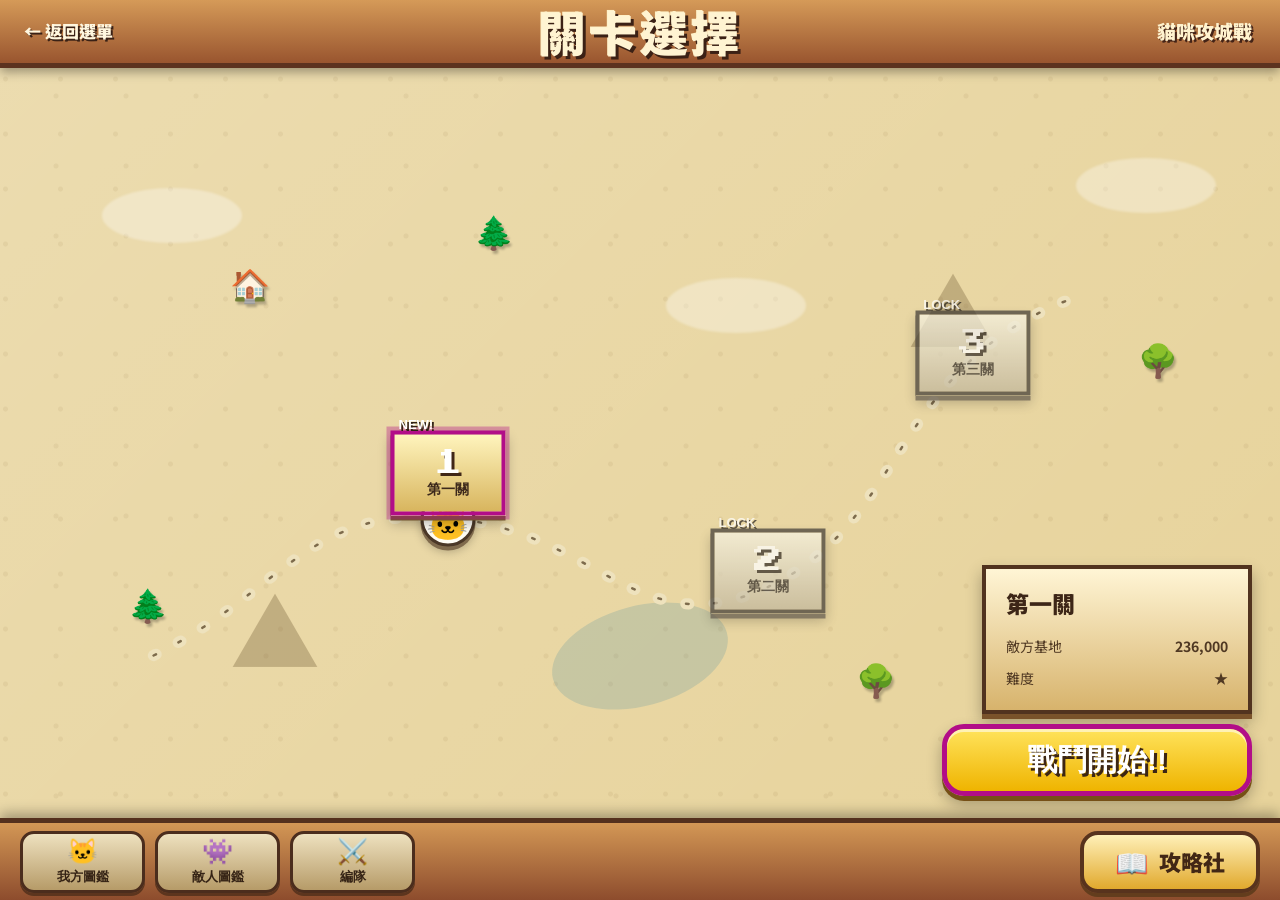
==== commit 220c9854: "Add files via upload" ====
--- a/cats-game.html
+++ b/cats-game.html
@@ -62,6 +62,9 @@
 </nav>
 </section>
 
+<!-- =========================================================
+     全新戰鬥畫面：以你提供的參考圖為版型
+     ========================================================= -->
 <section id="battle-screen" class="battle-screen hidden">
   <div class="battle-stage">
     <div class="battle-sky"></div>
@@ -75,11 +78,24 @@
     </header>
 
     <div class="battle-side-hp battle-side-hp--left">
+      <span id="enemy-hp-text">236000 / 236000</span>
+    </div>
+    <div class="battle-side-hp battle-side-hp--right">
       <span id="my-hp-text">1200000 / 1200000</span>
     </div>
-    <div class="battle-side-hp battle-side-hp--right">
-      <span id="enemy-hp-text">236000 / 236000</span>
+
+    <div class="base base--enemy">
+      <div class="enemy-base-graphic">
+        <div class="enemy-roof"></div>
+        <div class="enemy-cat-face">👾</div>
+        <div class="enemy-cannon"></div>
+        <div class="base-door"></div>
+      </div>
     </div>
+
+    <div class="base base--me">
+      <div class="player-base-graphic">
+        <div class="cat-head">🐱</div>
         <div class="cannon"></div>
         <div class="base-body"></div>
         <div class="base-door"></div>
--- a/cats-game.css
+++ b/cats-game.css
@@ -1,8 +1,14 @@
+/* =====================================================
+   貓咪攻城戰 v2
+   地圖 + 參考圖風格戰鬥畫面
+   ===================================================== */
 *{box-sizing:border-box}
 html,body{margin:0;width:100%;height:100%;overflow:hidden}
 .game-body{min-height:100vh;background:#17120d}
 .cats-game{position:relative;width:100vw;height:100dvh;overflow:hidden;font-family:"Noto Sans TC",sans-serif}
 .hidden{display:none!important}
+
+/* ================= 地圖：保留原本風格 ================= */
 .map-screen{position:relative;width:100%;height:100%;overflow:hidden;background:#b8935d}
 .map-header{position:absolute;z-index:30;left:0;top:0;width:100%;height:68px;display:flex;align-items:center;background:linear-gradient(to bottom,#d59a58,#99552f);border-bottom:5px solid #5c321f;box-shadow:0 4px 10px rgba(0,0,0,.35)}
 .map-back{position:absolute;left:24px;color:#fff7df;text-decoration:none;font-size:17px;font-weight:900;text-shadow:2px 2px 0 #392116}
@@ -29,12 +35,15 @@
 .battle-start{position:absolute;right:28px;bottom:104px;z-index:50;width:310px;height:72px;border-radius:22px;border:5px solid #b20d88;background:linear-gradient(to bottom,#ffe35c,#efb400);box-shadow:inset 0 3px 0 rgba(255,255,255,.55),0 5px 0 #765016,0 8px 15px rgba(0,0,0,.3);color:#fff;font-size:30px;font-weight:900;text-shadow:3px 3px 0 #3c2614;cursor:pointer}
 .map-bottom{position:absolute;z-index:60;left:0;right:0;bottom:0;height:82px;display:flex;align-items:center;padding:8px 20px;background:linear-gradient(to bottom,#d39755,#8d4c2d);border-top:5px solid #54301d;box-shadow:0 -5px 12px rgba(0,0,0,.3)}
 .bottom-btn{min-width:125px;height:62px;margin-right:10px;display:flex;flex-direction:column;align-items:center;justify-content:center;gap:2px;border:3px solid #4b2d1d;border-radius:14px;background:linear-gradient(to bottom,#eee1bf,#b69b68);color:#352315;font-weight:900;cursor:pointer;box-shadow:0 3px 0 #5c351e}.bottom-btn:hover{filter:brightness(1.1);transform:translateY(-2px)}.bottom-icon{font-size:25px}.bottom-spacer{flex:1}.strategy-club{height:62px;min-width:180px;padding:0 28px;display:flex;align-items:center;justify-content:center;gap:10px;background:linear-gradient(to bottom,#fff0b8,#e1a92d);border:4px solid #58331d;border-radius:18px;color:#422715;font-size:22px;font-weight:900;box-shadow:0 4px 0 #633d1d}.club-icon{font-size:27px}
+
+/* ================= 戰鬥畫面 ================= */
 .battle-screen{position:absolute;inset:0;z-index:100;background:#080808}
 .battle-stage{position:relative;width:100%;height:100%;overflow:hidden;background:#161616}
 .battle-sky{position:absolute;inset:0 0 20%;background:radial-gradient(ellipse at 50% 20%,#3b3b3b 0%,#242424 45%,#101010 100%)}
 .battle-sky:before{content:"";position:absolute;inset:0;background:repeating-radial-gradient(ellipse at 30% 40%,transparent 0 35px,rgba(255,255,255,.035) 36px 38px);opacity:.7}
 .battle-ground{position:absolute;left:0;right:0;top:48%;bottom:0;background:linear-gradient(to bottom,#484848 0%,#303030 20%,#191919 100%);clip-path:polygon(0 13%,100% 0,100% 100%,0 100%)}
 .battle-ground:after{content:"";position:absolute;inset:0;background-image:radial-gradient(circle,rgba(255,255,255,.08) 0 1px,transparent 2px);background-size:80px 42px;opacity:.35}
+
 .battle-hud{position:absolute;z-index:40;left:0;right:0;top:0;height:88px;display:flex;align-items:center;padding:10px 28px;pointer-events:none}
 .pause-button{pointer-events:auto;width:56px;height:56px;border:0;border-radius:10px;background:rgba(255,255,255,.9);font-family:Arial,sans-serif;font-size:30px;font-weight:900;line-height:1;color:#222;box-shadow:0 4px 0 rgba(0,0,0,.45);cursor:pointer}
 .battle-brand{margin-left:12px;color:#ffe800;font-weight:900;font-size:clamp(16px,2vw,26px);text-shadow:3px 3px 0 #2b2100}
@@ -42,8 +51,10 @@
 .money-box b{font-weight:400}
 .speed-badge{margin-left:20px;width:62px;height:62px;border-radius:50%;background:#3cd51f;border:3px solid #188b12;color:#fff;text-align:center;font-size:10px;font-weight:900;line-height:17px;padding-top:8px;text-shadow:1px 1px 0 #17600f;box-shadow:inset 0 2px 0 rgba(255,255,255,.45),0 3px 0 rgba(0,0,0,.3)}
 .speed-badge strong{font-size:14px}
+
 .battle-side-hp{position:absolute;z-index:35;top:28%;color:#fff;font-family:"Press Start 2P",monospace;font-size:clamp(11px,1.2vw,18px);text-shadow:2px 2px 0 #000}
 .battle-side-hp--left{left:7%}.battle-side-hp--right{right:7%}
+
 .base{position:absolute;z-index:20;bottom:23%;width:160px;height:230px}
 .base--enemy{left:9%}.base--me{right:9%}
 .enemy-base-graphic,.player-base-graphic{position:relative;width:100%;height:100%;filter:drop-shadow(5px 7px 3px rgba(0,0,0,.5))}
@@ -52,6 +63,7 @@
 .enemy-cat-face{position:absolute;z-index:5;left:35%;top:13%;font-size:58px}.enemy-cannon{position:absolute;z-index:7;left:5%;top:34%;width:80px;height:40px;border:9px solid #2c2c2c;background:#6c6c6c;border-radius:50%;transform:rotate(-7deg);box-shadow:inset 0 0 0 5px #a8a8a8}.base-door{position:absolute;z-index:8;bottom:0;left:37%;width:42px;height:75px;background:#171717;border:4px solid #3b2d1a;border-radius:24px 24px 0 0}
 .player-base-graphic:before{content:"";position:absolute;left:5%;right:5%;bottom:0;height:65%;background:linear-gradient(#fff,#d5edf2);border:5px solid #313131;border-radius:12px 12px 0 0;background-image:repeating-linear-gradient(0deg,#bfe7ef 0 12px,#fff 12px 24px)}
 .player-base-graphic .cat-head{position:absolute;z-index:5;left:31%;top:2%;font-size:64px}.cannon{position:absolute;z-index:7;left:0;top:29%;width:94px;height:45px;border:9px solid #222;background:#777;border-radius:50%;transform:rotate(-6deg);box-shadow:inset 0 0 0 5px #bcbcbc}.player-base-graphic .base-door{left:39%;bottom:0}
+
 #battle-canvas{position:absolute;z-index:15;inset:0;width:100%;height:100%;display:block;pointer-events:none}
 .battle-bottom{position:absolute;z-index:50;left:0;right:0;bottom:0;min-height:145px;padding:12px 26px 18px;display:flex;align-items:flex-end;background:linear-gradient(to top,rgba(0,0,0,.78),rgba(0,0,0,0));pointer-events:none}
 .unit-cards{display:flex;gap:12px;pointer-events:auto}
@@ -67,17 +79,23 @@
 .battle-back{pointer-events:auto;margin-left:auto;margin-bottom:8px;border:3px solid #4b4b4b;background:rgba(20,20,20,.75);color:#fff;padding:12px 18px;border-radius:10px;font-weight:900;cursor:pointer}
 .game-message{position:absolute;z-index:70;left:50%;top:42%;transform:translate(-50%,-50%);min-width:300px;text-align:center;color:#fff;font-size:clamp(22px,3vw,42px);font-weight:900;text-shadow:3px 3px 0 #000;pointer-events:none}
 .game-message.win{color:#ffe100}.game-message.lose{color:#ff654f}
+
 .pause-panel{position:absolute;z-index:200;left:50%;top:50%;transform:translate(-50%,-50%);width:min(360px,86vw);padding:28px;background:rgba(20,20,20,.94);border:4px solid #aaa;border-radius:18px;text-align:center;box-shadow:0 15px 40px #000}
 .pause-title{color:#ffe100;font-size:28px;font-weight:900;margin-bottom:20px}.pause-panel button{display:block;width:100%;margin:10px 0;padding:13px;border:2px solid #777;border-radius:10px;background:#333;color:#fff;font-size:17px;font-weight:900;cursor:pointer}
+
+/* ================= 圖鑑 ================= */
 .menu-overlay{position:fixed;inset:0;z-index:500;display:flex;align-items:center;justify-content:center;background:rgba(0,0,0,.65)}
 .menu-panel{position:relative;width:min(600px,90vw);max-height:80vh;overflow-y:auto;padding:30px;background:linear-gradient(to bottom,#fff2c8,#d3ad6c);border:5px solid #4b2c1b;border-radius:18px;box-shadow:0 10px 30px rgba(0,0,0,.5)}
 .menu-panel h2{margin-top:0;color:#402717;font-size:28px}.menu-close{position:absolute;right:12px;top:10px;width:40px;height:40px;border:0;background:transparent;color:#422819;font-size:35px;cursor:pointer}.menu-content{display:grid;grid-template-columns:repeat(auto-fit,minmax(130px,1fr));gap:12px}.book-card{padding:18px 10px;text-align:center;background:rgba(255,255,255,.38);border:2px solid #80633e;border-radius:12px;color:#422819;font-weight:900}.book-card-icon{display:block;font-size:40px;margin-bottom:8px}
+
+/* ================= 手機：重點是橫向滿版 ================= */
 @media (max-width:700px){
   .map-header{height:56px}.map-title{font-size:25px}.map-game-title{display:none}.map-back{left:10px;font-size:13px}.world-map{top:56px;bottom:76px}
   .stage-node{width:82px;height:65px}.stage-number{font-size:20px}.stage-name{font-size:11px}
   .stage-info{right:10px;bottom:156px;width:190px;padding:10px}.stage-info-title{font-size:17px}.stage-info-line{font-size:11px}
   .battle-start{right:10px;bottom:86px;width:190px;height:60px;font-size:21px}
   .map-bottom{height:76px;padding:5px 7px}.bottom-btn{min-width:75px;height:60px;margin-right:5px;font-size:11px}.bottom-icon{font-size:21px}.strategy-club{min-width:80px;padding:0 8px;height:60px;font-size:14px}.club-icon{font-size:20px}
+
   .battle-hud{height:62px;padding:6px 10px}.pause-button{width:42px;height:42px;font-size:23px}.battle-brand{font-size:12px;margin-left:7px}.money-box{font-size:14px;margin-left:auto}.speed-badge{width:43px;height:43px;margin-left:7px;font-size:7px;line-height:11px;padding-top:5px}.speed-badge strong{font-size:9px}
   .battle-side-hp{top:22%;font-size:8px}.battle-side-hp--left{left:5%}.battle-side-hp--right{right:5%}
   .base{width:92px;height:132px;bottom:22%}.base--enemy{left:4%}.base--me{right:4%}.enemy-cat-face,.player-base-graphic .cat-head{font-size:37px}.enemy-cannon,.cannon{width:55px;height:25px;border-width:6px}.base-door{width:27px;height:43px;border-width:3px}
@@ -92,10 +110,16 @@
 @media (orientation:portrait) and (max-width:700px){
   .battle-stage:after{content:"建議將手機橫放遊玩";position:absolute;z-index:300;left:50%;top:50%;transform:translate(-50%,-50%);padding:13px 18px;border-radius:12px;background:rgba(0,0,0,.72);color:#fff;font-weight:900;pointer-events:none}
 }
+
+
+/* =====================================================
+   v3 戰鬥系統：真正移動 / 碰撞 / 攻擊
+   ===================================================== */
 #battle-canvas{
   image-rendering:auto;
   touch-action:none;
 }
+
 .unit-card{
   user-select:none;
   -webkit-tap-highlight-color:transparent;
@@ -118,6 +142,8 @@
 .unit-card.disabled:not(.cooldown) .unit-price{
   color:#999;
 }
+
+/* 戰鬥中的小型提示 */
 .battle-tip{
   position:absolute;
   z-index:45;
@@ -134,39 +160,3 @@
   .battle-tip{top:14%;font-size:9px}
   .cooldown-text{font-size:9px}
 }
-.battle-stage > .base{display:none!important}
-.battle-bottom{position:absolute;left:0;right:0;bottom:0;min-height:150px;padding:12px 26px 18px;display:flex;align-items:flex-end;justify-content:center;pointer-events:none;}
-.unit-cards{position:absolute;left:50%;bottom:18px;transform:translateX(-50%);display:flex;justify-content:center;align-items:flex-end;gap:12px;pointer-events:auto;width:max-content;max-width:calc(100% - 220px);}
-.battle-back{position:absolute;right:26px;bottom:22px;margin:0;pointer-events:auto;}
-@media (max-width:700px){
-  .stage-info{left:8px;right:auto;bottom:156px;width:178px;padding:9px 10px;}
-  .battle-start{right:8px;bottom:82px;width:190px;height:58px;}
-  .battle-screen{width:100%;height:100dvh;overflow:hidden;}
-  .battle-stage{width:100%;height:100dvh;overflow:hidden;}
-  .battle-hud{height:52px;padding:5px 8px;}
-  .battle-side-hp{top:18%;font-size:8px;}
-  .battle-side-hp--left{left:4%;}
-  .battle-side-hp--right{right:4%;}
-  #battle-canvas{height:calc(100dvh - 116px);min-height:230px;}
-  .battle-bottom{min-height:86px;height:86px;padding:0 5px 6px;}
-  .unit-cards{left:50%;bottom:6px;gap:3px;width:calc(100% - 8px);max-width:none;}
-  .unit-card{flex:1 1 0;width:auto;min-width:0;max-width:none;height:70px;}
-  .unit-image{top:2px;left:2px;right:2px;height:47px;}
-  .unit-image img{width:44px;height:44px;}
-  .unit-price{height:20px;font-size:7px;}
-  .battle-back{right:5px;bottom:92px;padding:6px 7px;font-size:9px;z-index:55;}
-  .battle-bottom{pointer-events:none;}
-  .battle-back{pointer-events:auto;}
-  .pause-panel{width:min(320px,86vw);}
-}
-@media (min-width:701px){
-  .unit-card{flex:0 0 132px;}
-}
-@media (max-height:650px) and (min-width:701px){
-  .battle-bottom{min-height:124px;padding-bottom:8px;}
-  .unit-cards{bottom:8px;}
-  .unit-card{height:92px;}
-  .unit-image{height:63px;}
-  .unit-image img{width:58px;height:58px;}
-  .unit-price{height:24px;font-size:11px;}
-}
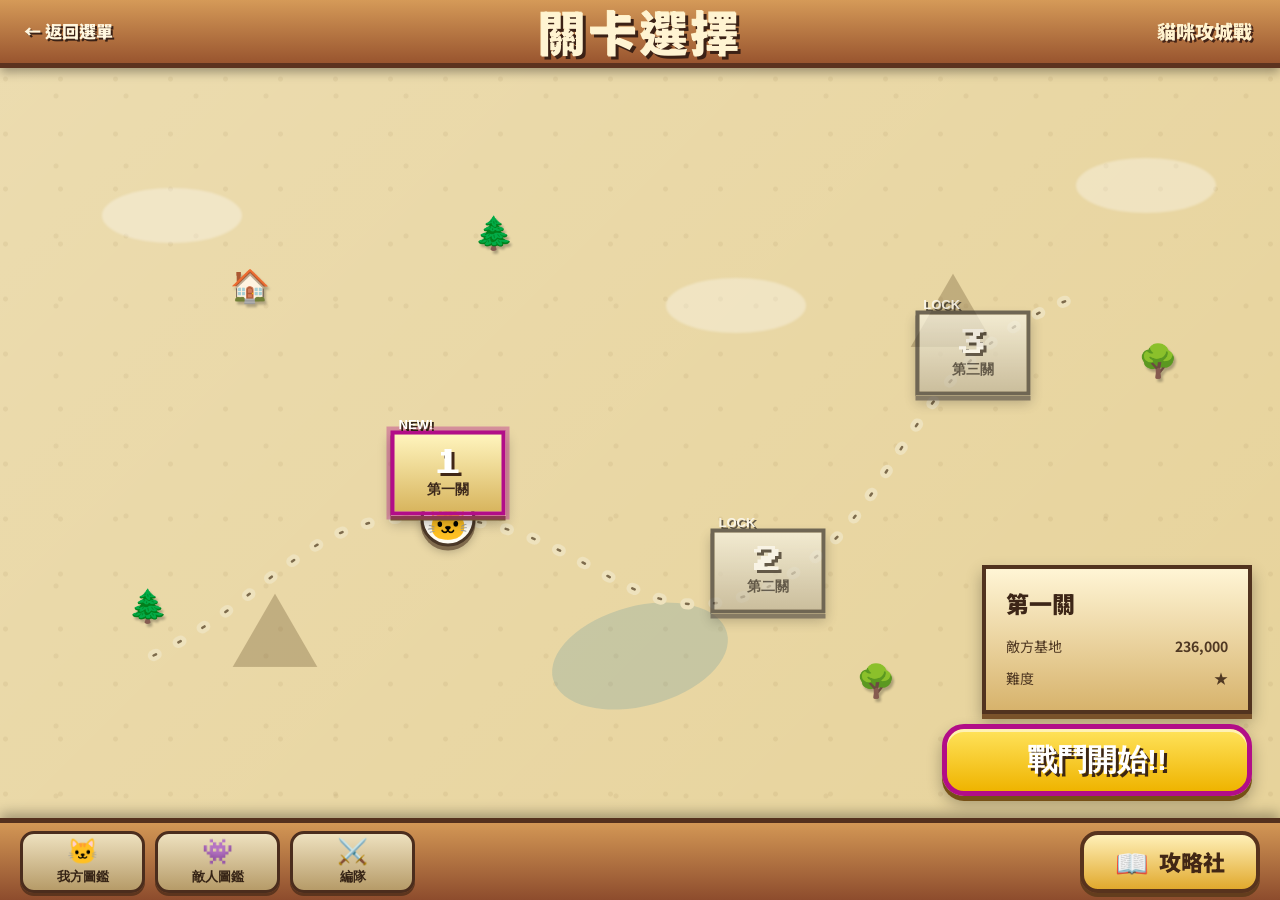
==== commit 80f86ffa: "Add files via upload" ====
--- a/cats-game.html
+++ b/cats-game.html
@@ -62,9 +62,6 @@
 </nav>
 </section>
 
-<!-- =========================================================
-     全新戰鬥畫面：以你提供的參考圖為版型
-     ========================================================= -->
 <section id="battle-screen" class="battle-screen hidden">
   <div class="battle-stage">
     <div class="battle-sky"></div>
@@ -82,24 +79,6 @@
     </div>
     <div class="battle-side-hp battle-side-hp--right">
       <span id="my-hp-text">1200000 / 1200000</span>
-    </div>
-
-    <div class="base base--enemy">
-      <div class="enemy-base-graphic">
-        <div class="enemy-roof"></div>
-        <div class="enemy-cat-face">👾</div>
-        <div class="enemy-cannon"></div>
-        <div class="base-door"></div>
-      </div>
-    </div>
-
-    <div class="base base--me">
-      <div class="player-base-graphic">
-        <div class="cat-head">🐱</div>
-        <div class="cannon"></div>
-        <div class="base-body"></div>
-        <div class="base-door"></div>
-      </div>
     </div>
 
     <canvas id="battle-canvas" width="1800" height="900" aria-label="戰鬥場景"></canvas>
--- a/cats-game.css
+++ b/cats-game.css
@@ -1,14 +1,8 @@
-/* =====================================================
-   貓咪攻城戰 v2
-   地圖 + 參考圖風格戰鬥畫面
-   ===================================================== */
 *{box-sizing:border-box}
 html,body{margin:0;width:100%;height:100%;overflow:hidden}
 .game-body{min-height:100vh;background:#17120d}
 .cats-game{position:relative;width:100vw;height:100dvh;overflow:hidden;font-family:"Noto Sans TC",sans-serif}
 .hidden{display:none!important}
-
-/* ================= 地圖：保留原本風格 ================= */
 .map-screen{position:relative;width:100%;height:100%;overflow:hidden;background:#b8935d}
 .map-header{position:absolute;z-index:30;left:0;top:0;width:100%;height:68px;display:flex;align-items:center;background:linear-gradient(to bottom,#d59a58,#99552f);border-bottom:5px solid #5c321f;box-shadow:0 4px 10px rgba(0,0,0,.35)}
 .map-back{position:absolute;left:24px;color:#fff7df;text-decoration:none;font-size:17px;font-weight:900;text-shadow:2px 2px 0 #392116}
@@ -35,15 +29,12 @@
 .battle-start{position:absolute;right:28px;bottom:104px;z-index:50;width:310px;height:72px;border-radius:22px;border:5px solid #b20d88;background:linear-gradient(to bottom,#ffe35c,#efb400);box-shadow:inset 0 3px 0 rgba(255,255,255,.55),0 5px 0 #765016,0 8px 15px rgba(0,0,0,.3);color:#fff;font-size:30px;font-weight:900;text-shadow:3px 3px 0 #3c2614;cursor:pointer}
 .map-bottom{position:absolute;z-index:60;left:0;right:0;bottom:0;height:82px;display:flex;align-items:center;padding:8px 20px;background:linear-gradient(to bottom,#d39755,#8d4c2d);border-top:5px solid #54301d;box-shadow:0 -5px 12px rgba(0,0,0,.3)}
 .bottom-btn{min-width:125px;height:62px;margin-right:10px;display:flex;flex-direction:column;align-items:center;justify-content:center;gap:2px;border:3px solid #4b2d1d;border-radius:14px;background:linear-gradient(to bottom,#eee1bf,#b69b68);color:#352315;font-weight:900;cursor:pointer;box-shadow:0 3px 0 #5c351e}.bottom-btn:hover{filter:brightness(1.1);transform:translateY(-2px)}.bottom-icon{font-size:25px}.bottom-spacer{flex:1}.strategy-club{height:62px;min-width:180px;padding:0 28px;display:flex;align-items:center;justify-content:center;gap:10px;background:linear-gradient(to bottom,#fff0b8,#e1a92d);border:4px solid #58331d;border-radius:18px;color:#422715;font-size:22px;font-weight:900;box-shadow:0 4px 0 #633d1d}.club-icon{font-size:27px}
-
-/* ================= 戰鬥畫面 ================= */
 .battle-screen{position:absolute;inset:0;z-index:100;background:#080808}
 .battle-stage{position:relative;width:100%;height:100%;overflow:hidden;background:#161616}
 .battle-sky{position:absolute;inset:0 0 20%;background:radial-gradient(ellipse at 50% 20%,#3b3b3b 0%,#242424 45%,#101010 100%)}
 .battle-sky:before{content:"";position:absolute;inset:0;background:repeating-radial-gradient(ellipse at 30% 40%,transparent 0 35px,rgba(255,255,255,.035) 36px 38px);opacity:.7}
 .battle-ground{position:absolute;left:0;right:0;top:48%;bottom:0;background:linear-gradient(to bottom,#484848 0%,#303030 20%,#191919 100%);clip-path:polygon(0 13%,100% 0,100% 100%,0 100%)}
 .battle-ground:after{content:"";position:absolute;inset:0;background-image:radial-gradient(circle,rgba(255,255,255,.08) 0 1px,transparent 2px);background-size:80px 42px;opacity:.35}
-
 .battle-hud{position:absolute;z-index:40;left:0;right:0;top:0;height:88px;display:flex;align-items:center;padding:10px 28px;pointer-events:none}
 .pause-button{pointer-events:auto;width:56px;height:56px;border:0;border-radius:10px;background:rgba(255,255,255,.9);font-family:Arial,sans-serif;font-size:30px;font-weight:900;line-height:1;color:#222;box-shadow:0 4px 0 rgba(0,0,0,.45);cursor:pointer}
 .battle-brand{margin-left:12px;color:#ffe800;font-weight:900;font-size:clamp(16px,2vw,26px);text-shadow:3px 3px 0 #2b2100}
@@ -51,22 +42,11 @@
 .money-box b{font-weight:400}
 .speed-badge{margin-left:20px;width:62px;height:62px;border-radius:50%;background:#3cd51f;border:3px solid #188b12;color:#fff;text-align:center;font-size:10px;font-weight:900;line-height:17px;padding-top:8px;text-shadow:1px 1px 0 #17600f;box-shadow:inset 0 2px 0 rgba(255,255,255,.45),0 3px 0 rgba(0,0,0,.3)}
 .speed-badge strong{font-size:14px}
-
 .battle-side-hp{position:absolute;z-index:35;top:28%;color:#fff;font-family:"Press Start 2P",monospace;font-size:clamp(11px,1.2vw,18px);text-shadow:2px 2px 0 #000}
 .battle-side-hp--left{left:7%}.battle-side-hp--right{right:7%}
-
-.base{position:absolute;z-index:20;bottom:23%;width:160px;height:230px}
-.base--enemy{left:9%}.base--me{right:9%}
-.enemy-base-graphic,.player-base-graphic{position:relative;width:100%;height:100%;filter:drop-shadow(5px 7px 3px rgba(0,0,0,.5))}
-.enemy-base-graphic:before{content:"";position:absolute;left:15%;right:15%;bottom:0;height:68%;background:#725d35;border:5px solid #40351e;clip-path:polygon(20% 0,80% 0,100% 100%,0 100%);border-radius:20px 20px 4px 4px}
-.enemy-roof{position:absolute;z-index:2;left:18%;top:7%;width:64%;height:52px;background:#a78a4d;border:5px solid #40351e;border-radius:45% 45% 10% 10%}
-.enemy-cat-face{position:absolute;z-index:5;left:35%;top:13%;font-size:58px}.enemy-cannon{position:absolute;z-index:7;left:5%;top:34%;width:80px;height:40px;border:9px solid #2c2c2c;background:#6c6c6c;border-radius:50%;transform:rotate(-7deg);box-shadow:inset 0 0 0 5px #a8a8a8}.base-door{position:absolute;z-index:8;bottom:0;left:37%;width:42px;height:75px;background:#171717;border:4px solid #3b2d1a;border-radius:24px 24px 0 0}
-.player-base-graphic:before{content:"";position:absolute;left:5%;right:5%;bottom:0;height:65%;background:linear-gradient(#fff,#d5edf2);border:5px solid #313131;border-radius:12px 12px 0 0;background-image:repeating-linear-gradient(0deg,#bfe7ef 0 12px,#fff 12px 24px)}
-.player-base-graphic .cat-head{position:absolute;z-index:5;left:31%;top:2%;font-size:64px}.cannon{position:absolute;z-index:7;left:0;top:29%;width:94px;height:45px;border:9px solid #222;background:#777;border-radius:50%;transform:rotate(-6deg);box-shadow:inset 0 0 0 5px #bcbcbc}.player-base-graphic .base-door{left:39%;bottom:0}
-
 #battle-canvas{position:absolute;z-index:15;inset:0;width:100%;height:100%;display:block;pointer-events:none}
-.battle-bottom{position:absolute;z-index:50;left:0;right:0;bottom:0;min-height:145px;padding:12px 26px 18px;display:flex;align-items:flex-end;background:linear-gradient(to top,rgba(0,0,0,.78),rgba(0,0,0,0));pointer-events:none}
-.unit-cards{display:flex;gap:12px;pointer-events:auto}
+.battle-bottom{position:absolute;z-index:50;left:0;right:0;bottom:0;min-height:150px;padding:12px 26px 18px;display:flex;align-items:flex-end;justify-content:center;pointer-events:none}
+.unit-cards{position:absolute;left:50%;bottom:18px;transform:translateX(-50%);display:flex;justify-content:center;align-items:flex-end;gap:12px;pointer-events:auto;width:max-content;max-width:calc(100% - 220px)}
 .unit-card{position:relative;width:132px;height:118px;padding:0;border:5px solid #242424;background:linear-gradient(145deg,#e8e8e8,#929292);box-shadow:4px 4px 0 #0b0b0b,0 0 0 2px #5a5a5a;cursor:pointer;overflow:hidden;transition:transform .1s,filter .1s,border-color .1s}
 .unit-card:hover:not(.disabled){transform:translateY(-5px)}.unit-card:active:not(.disabled){transform:translateY(0)}
 .unit-card.affordable{filter:none;border-color:#f4b900;background:linear-gradient(145deg,#fff5c8,#d9b34c);box-shadow:4px 4px 0 #111,0 0 0 2px #ffdc45}
@@ -75,88 +55,44 @@
 .unit-image{position:absolute;left:5px;right:5px;top:5px;height:80px;display:flex;align-items:center;justify-content:center;background:rgba(255,255,255,.45);overflow:hidden}
 .unit-image img{width:78px;height:78px;object-fit:contain;image-rendering:auto}
 .unit-price{position:absolute;z-index:3;left:0;right:0;bottom:0;height:32px;display:flex;align-items:center;justify-content:center;background:rgba(20,20,20,.9);color:#ffe100;font-family:"Press Start 2P",monospace;font-size:14px;text-shadow:2px 2px 0 #000}
-.cooldown-mask{position:absolute;z-index:4;inset:0;background:rgba(0,0,0,.6);transform:scaleY(0);transform-origin:bottom;pointer-events:none}.unit-card.cooldown .cooldown-mask{transform:scaleY(1)}
-.battle-back{pointer-events:auto;margin-left:auto;margin-bottom:8px;border:3px solid #4b4b4b;background:rgba(20,20,20,.75);color:#fff;padding:12px 18px;border-radius:10px;font-weight:900;cursor:pointer}
+.cooldown-mask{position:absolute;z-index:4;inset:0;display:flex;align-items:center;justify-content:center;background:rgba(0,0,0,.64);transform:scaleY(0);transform-origin:bottom;transition:transform .08s linear;pointer-events:none}
+.unit-card.cooldown .cooldown-mask{transform:scaleY(1)}
+.cooldown-text{color:#fff;font-family:"Press Start 2P",monospace;font-size:14px;text-shadow:2px 2px 0 #000}
+.unit-card.disabled:not(.cooldown) .unit-price{color:#999}
+.battle-back{position:absolute;right:26px;bottom:22px;margin:0;pointer-events:auto;border:3px solid #4b4b4b;background:rgba(20,20,20,.75);color:#fff;padding:12px 18px;border-radius:10px;font-weight:900;cursor:pointer}
 .game-message{position:absolute;z-index:70;left:50%;top:42%;transform:translate(-50%,-50%);min-width:300px;text-align:center;color:#fff;font-size:clamp(22px,3vw,42px);font-weight:900;text-shadow:3px 3px 0 #000;pointer-events:none}
 .game-message.win{color:#ffe100}.game-message.lose{color:#ff654f}
-
 .pause-panel{position:absolute;z-index:200;left:50%;top:50%;transform:translate(-50%,-50%);width:min(360px,86vw);padding:28px;background:rgba(20,20,20,.94);border:4px solid #aaa;border-radius:18px;text-align:center;box-shadow:0 15px 40px #000}
 .pause-title{color:#ffe100;font-size:28px;font-weight:900;margin-bottom:20px}.pause-panel button{display:block;width:100%;margin:10px 0;padding:13px;border:2px solid #777;border-radius:10px;background:#333;color:#fff;font-size:17px;font-weight:900;cursor:pointer}
-
-/* ================= 圖鑑 ================= */
 .menu-overlay{position:fixed;inset:0;z-index:500;display:flex;align-items:center;justify-content:center;background:rgba(0,0,0,.65)}
 .menu-panel{position:relative;width:min(600px,90vw);max-height:80vh;overflow-y:auto;padding:30px;background:linear-gradient(to bottom,#fff2c8,#d3ad6c);border:5px solid #4b2c1b;border-radius:18px;box-shadow:0 10px 30px rgba(0,0,0,.5)}
 .menu-panel h2{margin-top:0;color:#402717;font-size:28px}.menu-close{position:absolute;right:12px;top:10px;width:40px;height:40px;border:0;background:transparent;color:#422819;font-size:35px;cursor:pointer}.menu-content{display:grid;grid-template-columns:repeat(auto-fit,minmax(130px,1fr));gap:12px}.book-card{padding:18px 10px;text-align:center;background:rgba(255,255,255,.38);border:2px solid #80633e;border-radius:12px;color:#422819;font-weight:900}.book-card-icon{display:block;font-size:40px;margin-bottom:8px}
-
-/* ================= 手機：重點是橫向滿版 ================= */
+@media (min-width:701px){.unit-card{flex:0 0 132px}}
+@media (max-height:650px) and (min-width:701px){.battle-bottom{min-height:124px;padding-bottom:8px}.unit-cards{bottom:8px}.unit-card{height:92px}.unit-image{height:63px}.unit-image img{width:58px;height:58px}.unit-price{height:24px;font-size:11px}}
 @media (max-width:700px){
   .map-header{height:56px}.map-title{font-size:25px}.map-game-title{display:none}.map-back{left:10px;font-size:13px}.world-map{top:56px;bottom:76px}
   .stage-node{width:82px;height:65px}.stage-number{font-size:20px}.stage-name{font-size:11px}
-  .stage-info{right:10px;bottom:156px;width:190px;padding:10px}.stage-info-title{font-size:17px}.stage-info-line{font-size:11px}
-  .battle-start{right:10px;bottom:86px;width:190px;height:60px;font-size:21px}
+  .stage-info{left:8px;right:auto;bottom:156px;width:178px;padding:9px 10px}.stage-info-title{font-size:17px}.stage-info-line{font-size:11px}
+  .battle-start{right:8px;bottom:82px;width:190px;height:58px;font-size:21px}
   .map-bottom{height:76px;padding:5px 7px}.bottom-btn{min-width:75px;height:60px;margin-right:5px;font-size:11px}.bottom-icon{font-size:21px}.strategy-club{min-width:80px;padding:0 8px;height:60px;font-size:14px}.club-icon{font-size:20px}
-
-  .battle-hud{height:62px;padding:6px 10px}.pause-button{width:42px;height:42px;font-size:23px}.battle-brand{font-size:12px;margin-left:7px}.money-box{font-size:14px;margin-left:auto}.speed-badge{width:43px;height:43px;margin-left:7px;font-size:7px;line-height:11px;padding-top:5px}.speed-badge strong{font-size:9px}
-  .battle-side-hp{top:22%;font-size:8px}.battle-side-hp--left{left:5%}.battle-side-hp--right{right:5%}
-  .base{width:92px;height:132px;bottom:22%}.base--enemy{left:4%}.base--me{right:4%}.enemy-cat-face,.player-base-graphic .cat-head{font-size:37px}.enemy-cannon,.cannon{width:55px;height:25px;border-width:6px}.base-door{width:27px;height:43px;border-width:3px}
-  .battle-bottom{min-height:96px;padding:5px 7px 8px;align-items:flex-end}.unit-cards{gap:4px}.unit-card{width:calc((100vw - 80px)/5);min-width:54px;height:76px;border-width:3px;box-shadow:2px 2px 0 #111}.unit-image{height:51px;top:2px;left:2px;right:2px}.unit-image img{width:48px;height:48px}.unit-price{height:21px;font-size:8px;text-shadow:1px 1px 0 #000}.battle-back{font-size:10px;padding:8px 7px;margin-left:5px;margin-bottom:0;white-space:nowrap}
+  .battle-screen{width:100%;height:100dvh;overflow:hidden}.battle-stage{width:100%;height:100dvh;overflow:hidden}
+  .battle-hud{height:52px;padding:5px 8px}.pause-button{width:42px;height:42px;font-size:23px}.battle-brand{display:none}.money-box{font-size:14px;margin-left:auto}.speed-badge{width:43px;height:43px;margin-left:7px;font-size:7px;line-height:11px;padding-top:5px}.speed-badge strong{font-size:9px}
+  .battle-side-hp{top:18%;font-size:8px}.battle-side-hp--left{left:4%}.battle-side-hp--right{right:4%}
+  #battle-canvas{height:calc(100dvh - 116px);min-height:230px}
+  .battle-bottom{min-height:86px;height:86px;padding:0 5px 6px;pointer-events:none}
+  .unit-cards{left:50%;bottom:6px;gap:3px;width:calc(100% - 8px);max-width:none}
+  .unit-card{flex:1 1 0;width:auto;min-width:0;max-width:none;height:70px;border-width:3px;box-shadow:2px 2px 0 #111}
+  .unit-image{top:2px;left:2px;right:2px;height:47px}.unit-image img{width:44px;height:44px}
+  .unit-price{height:20px;font-size:7px}
+  .battle-back{right:5px;bottom:92px;padding:6px 7px;font-size:9px;z-index:55;pointer-events:auto}
   .game-message{top:45%;min-width:220px;font-size:22px}
+  .pause-panel{width:min(320px,86vw)}
 }
 @media (max-width:430px){
-  .battle-brand{display:none}.money-box{font-size:12px}.speed-badge{display:none}
-  .unit-card{width:calc((100vw - 56px)/5);height:68px}.unit-image{height:46px}.unit-image img{width:42px;height:42px}.unit-price{font-size:7px;height:19px}
+  .money-box{font-size:12px}.speed-badge{display:none}
+  .unit-card{height:68px}.unit-image{height:46px}.unit-image img{width:42px;height:42px}.unit-price{font-size:7px;height:19px}
   .battle-bottom{padding-right:4px;padding-left:4px}.battle-back{font-size:8px;padding:6px 4px}
 }
 @media (orientation:portrait) and (max-width:700px){
   .battle-stage:after{content:"建議將手機橫放遊玩";position:absolute;z-index:300;left:50%;top:50%;transform:translate(-50%,-50%);padding:13px 18px;border-radius:12px;background:rgba(0,0,0,.72);color:#fff;font-weight:900;pointer-events:none}
 }
-
-
-/* =====================================================
-   v3 戰鬥系統：真正移動 / 碰撞 / 攻擊
-   ===================================================== */
-#battle-canvas{
-  image-rendering:auto;
-  touch-action:none;
-}
-
-.unit-card{
-  user-select:none;
-  -webkit-tap-highlight-color:transparent;
-}
-.cooldown-mask{
-  display:flex;
-  align-items:center;
-  justify-content:center;
-  background:rgba(0,0,0,.64);
-  transform:scaleY(0);
-  transition:transform .08s linear;
-}
-.unit-card.cooldown .cooldown-mask{transform:scaleY(1)}
-.cooldown-text{
-  color:#fff;
-  font-family:"Press Start 2P",monospace;
-  font-size:14px;
-  text-shadow:2px 2px 0 #000;
-}
-.unit-card.disabled:not(.cooldown) .unit-price{
-  color:#999;
-}
-
-/* 戰鬥中的小型提示 */
-.battle-tip{
-  position:absolute;
-  z-index:45;
-  left:50%;
-  top:14%;
-  transform:translateX(-50%);
-  color:rgba(255,255,255,.8);
-  font-size:14px;
-  font-weight:700;
-  text-shadow:2px 2px 0 #000;
-  pointer-events:none;
-}
-@media(max-width:700px){
-  .battle-tip{top:14%;font-size:9px}
-  .cooldown-text{font-size:9px}
-}
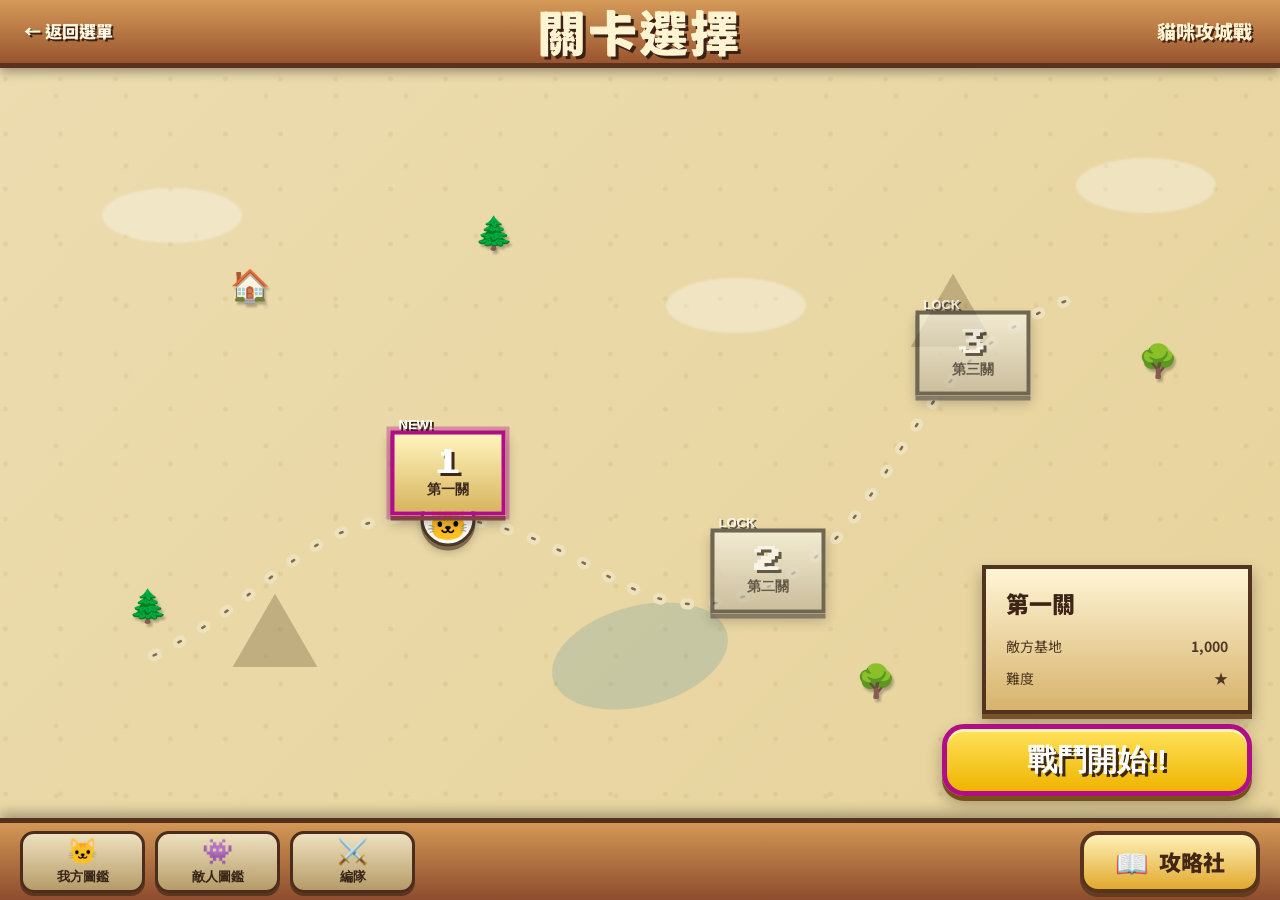
==== commit f6249c24: "Update cats-game.html" ====
--- a/cats-game.html
+++ b/cats-game.html
@@ -69,16 +69,16 @@
 
     <header class="battle-hud">
       <button id="battle-pause" class="pause-button" aria-label="暫停">Ⅱ</button>
-      <div class="battle-brand">藍鳥太空新創</div>
+      <div class="battle-brand">提問區</div>
       <div class="money-box"><span id="money-value">1869</span><b>/6000</b>元</div>
       <div class="speed-badge">SPEED<br><strong>UP</strong></div>
     </header>
 
     <div class="battle-side-hp battle-side-hp--left">
-      <span id="enemy-hp-text">236000 / 236000</span>
+      <span id="enemy-hp-text">1000 / 1000</span>
     </div>
     <div class="battle-side-hp battle-side-hp--right">
-      <span id="my-hp-text">1200000 / 1200000</span>
+      <span id="my-hp-text">1200 / 1200</span>
     </div>
 
     <canvas id="battle-canvas" width="1800" height="900" aria-label="戰鬥場景"></canvas>
